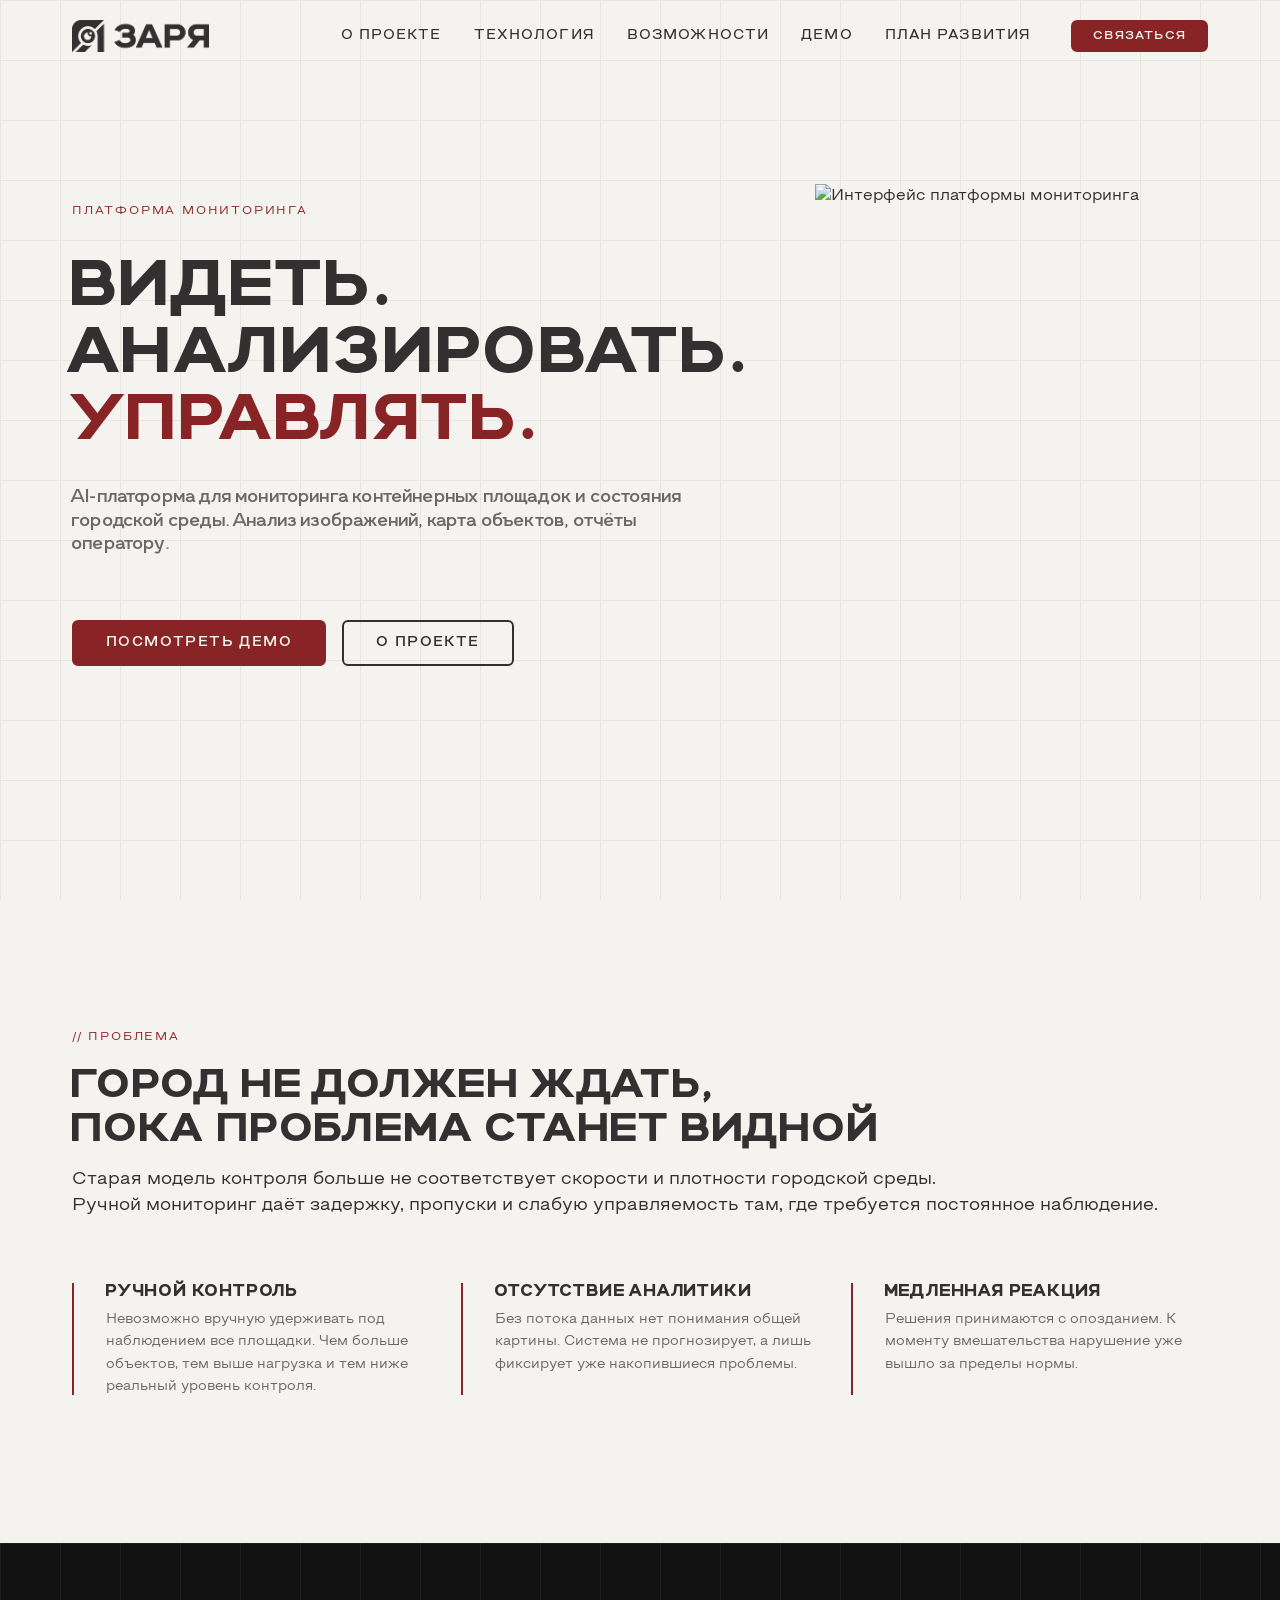
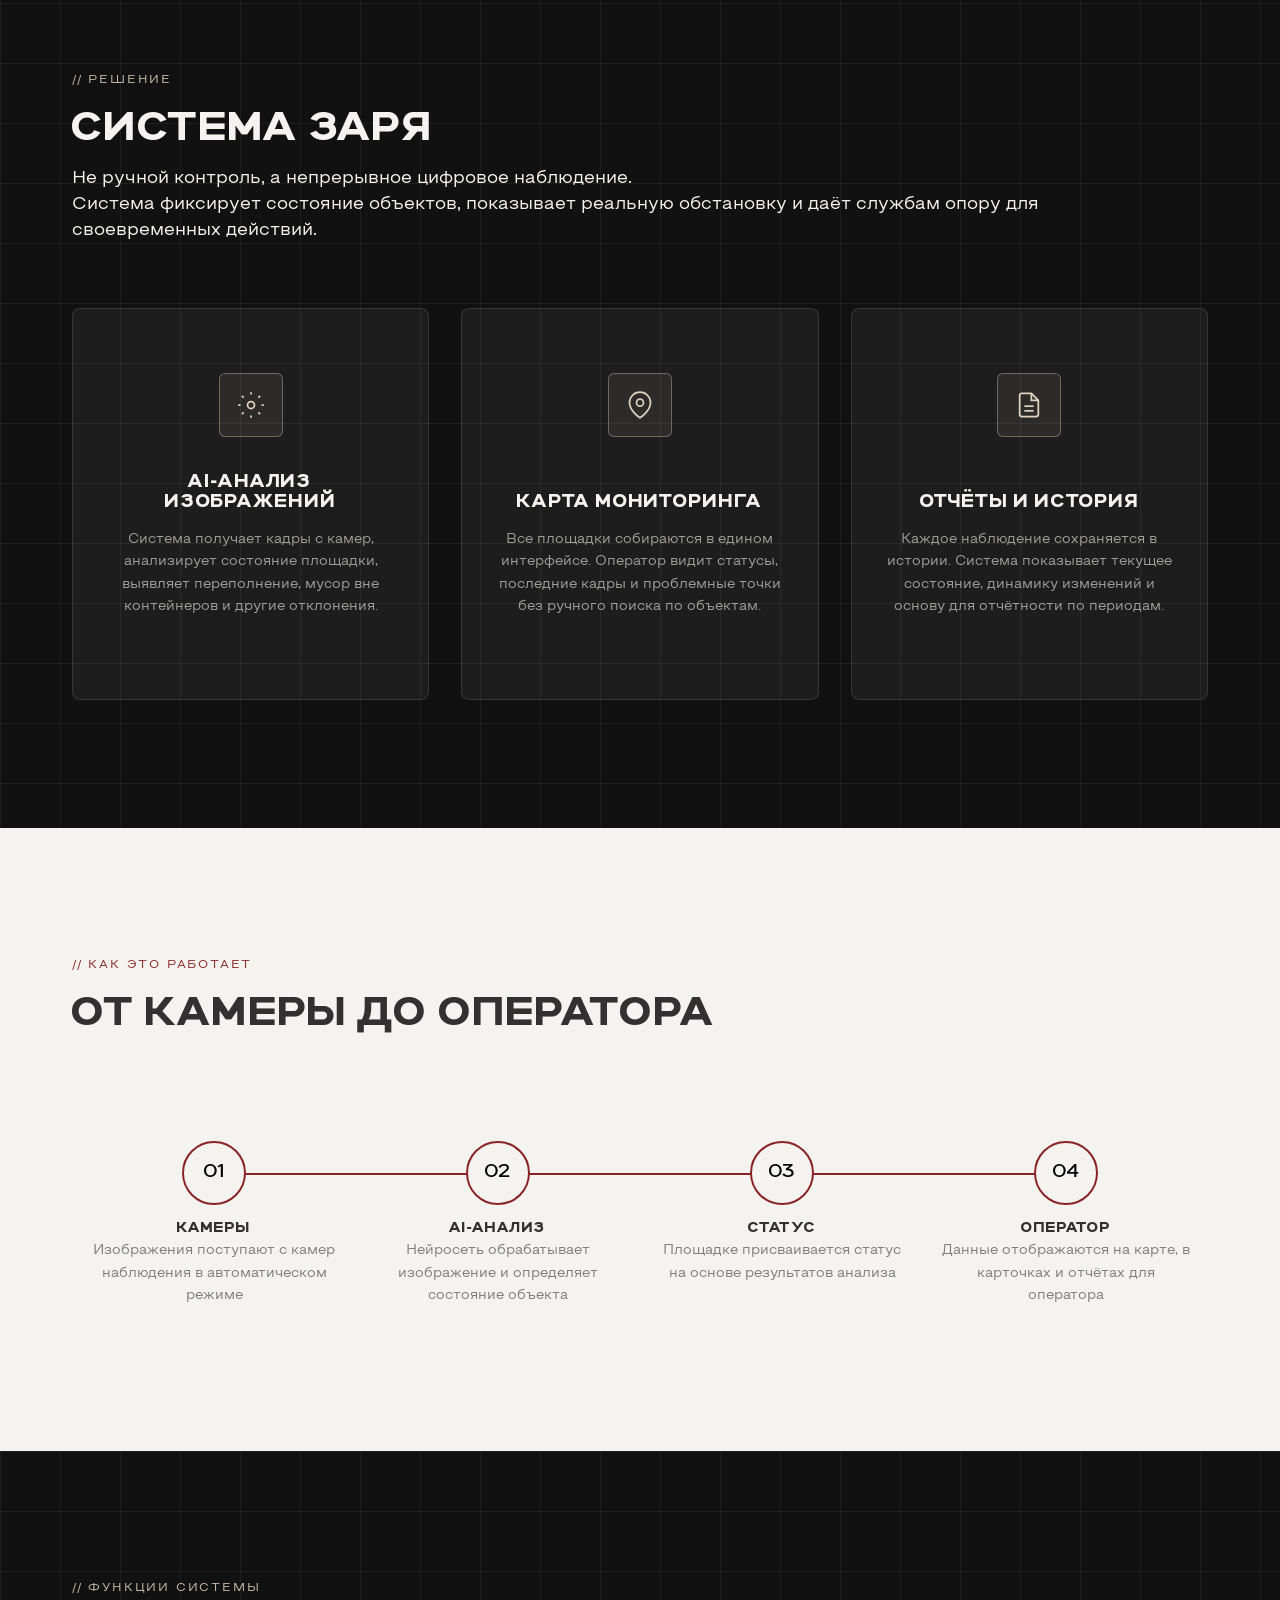
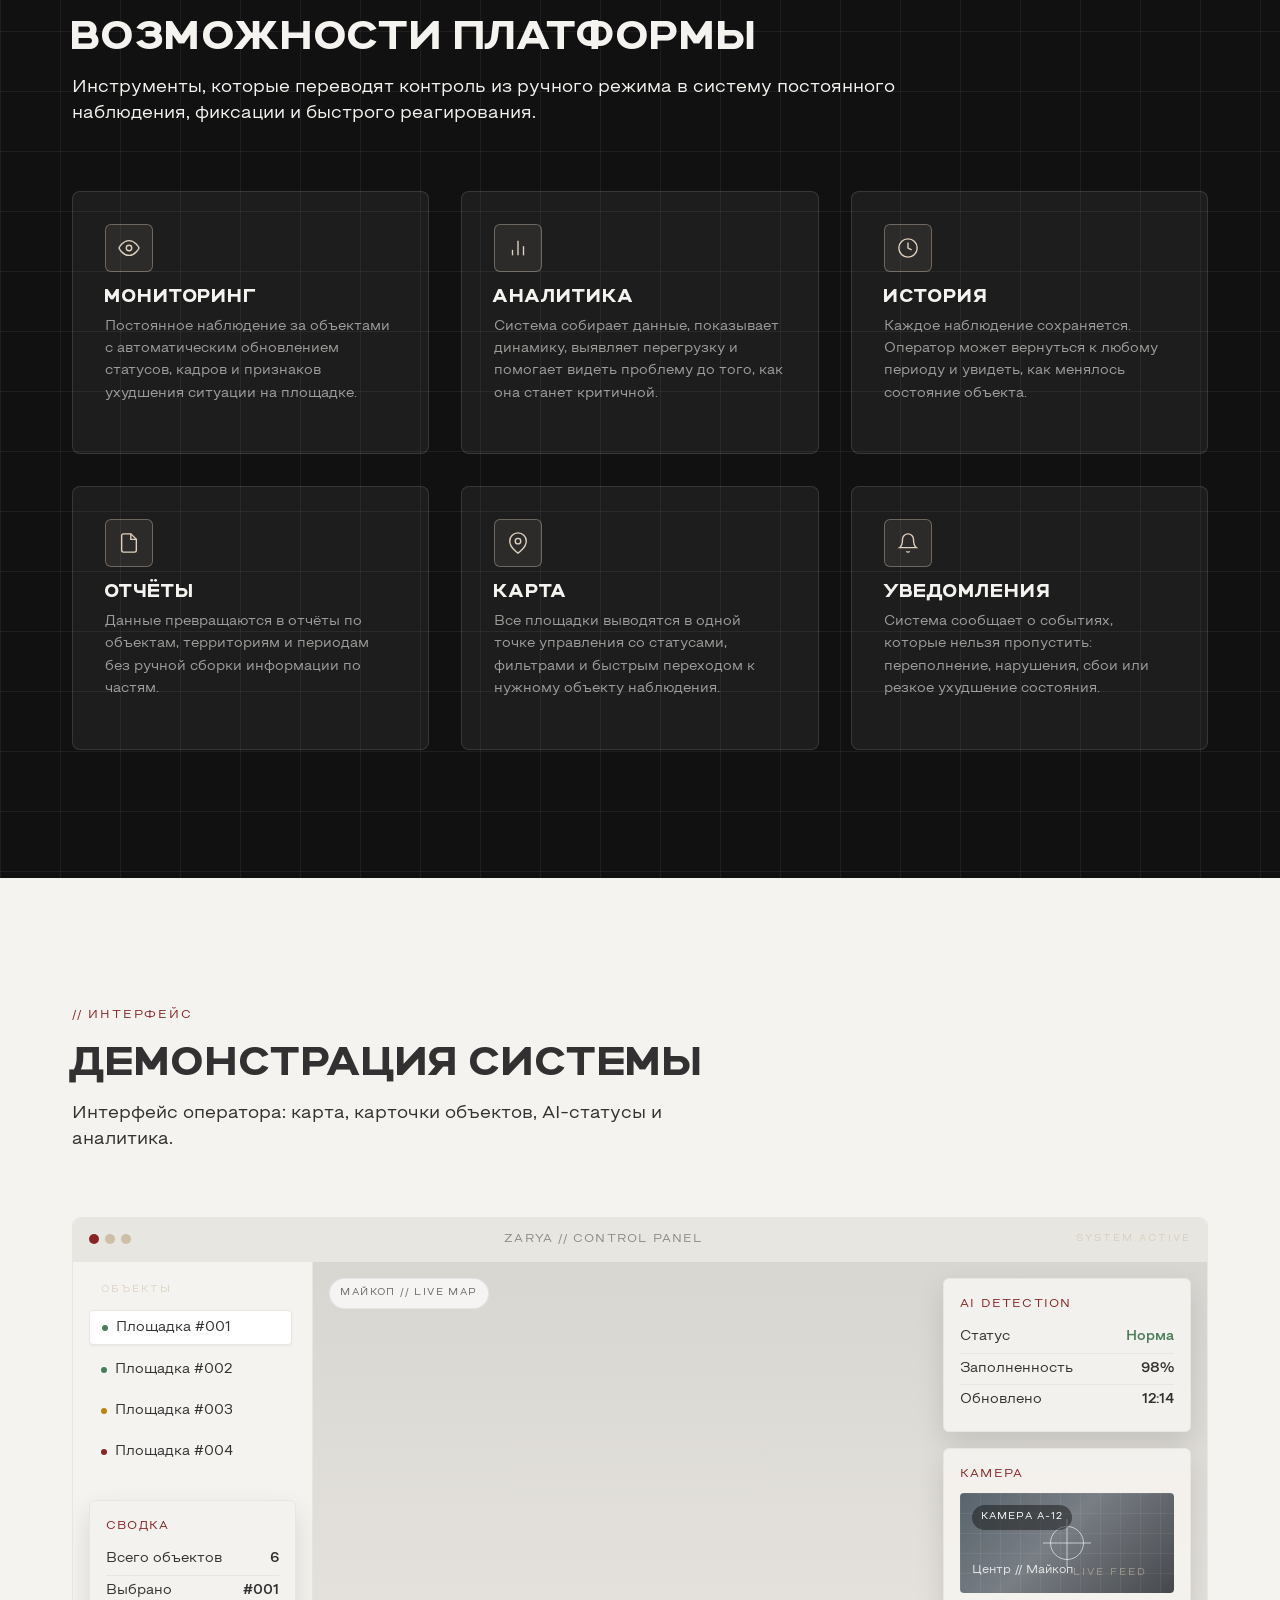
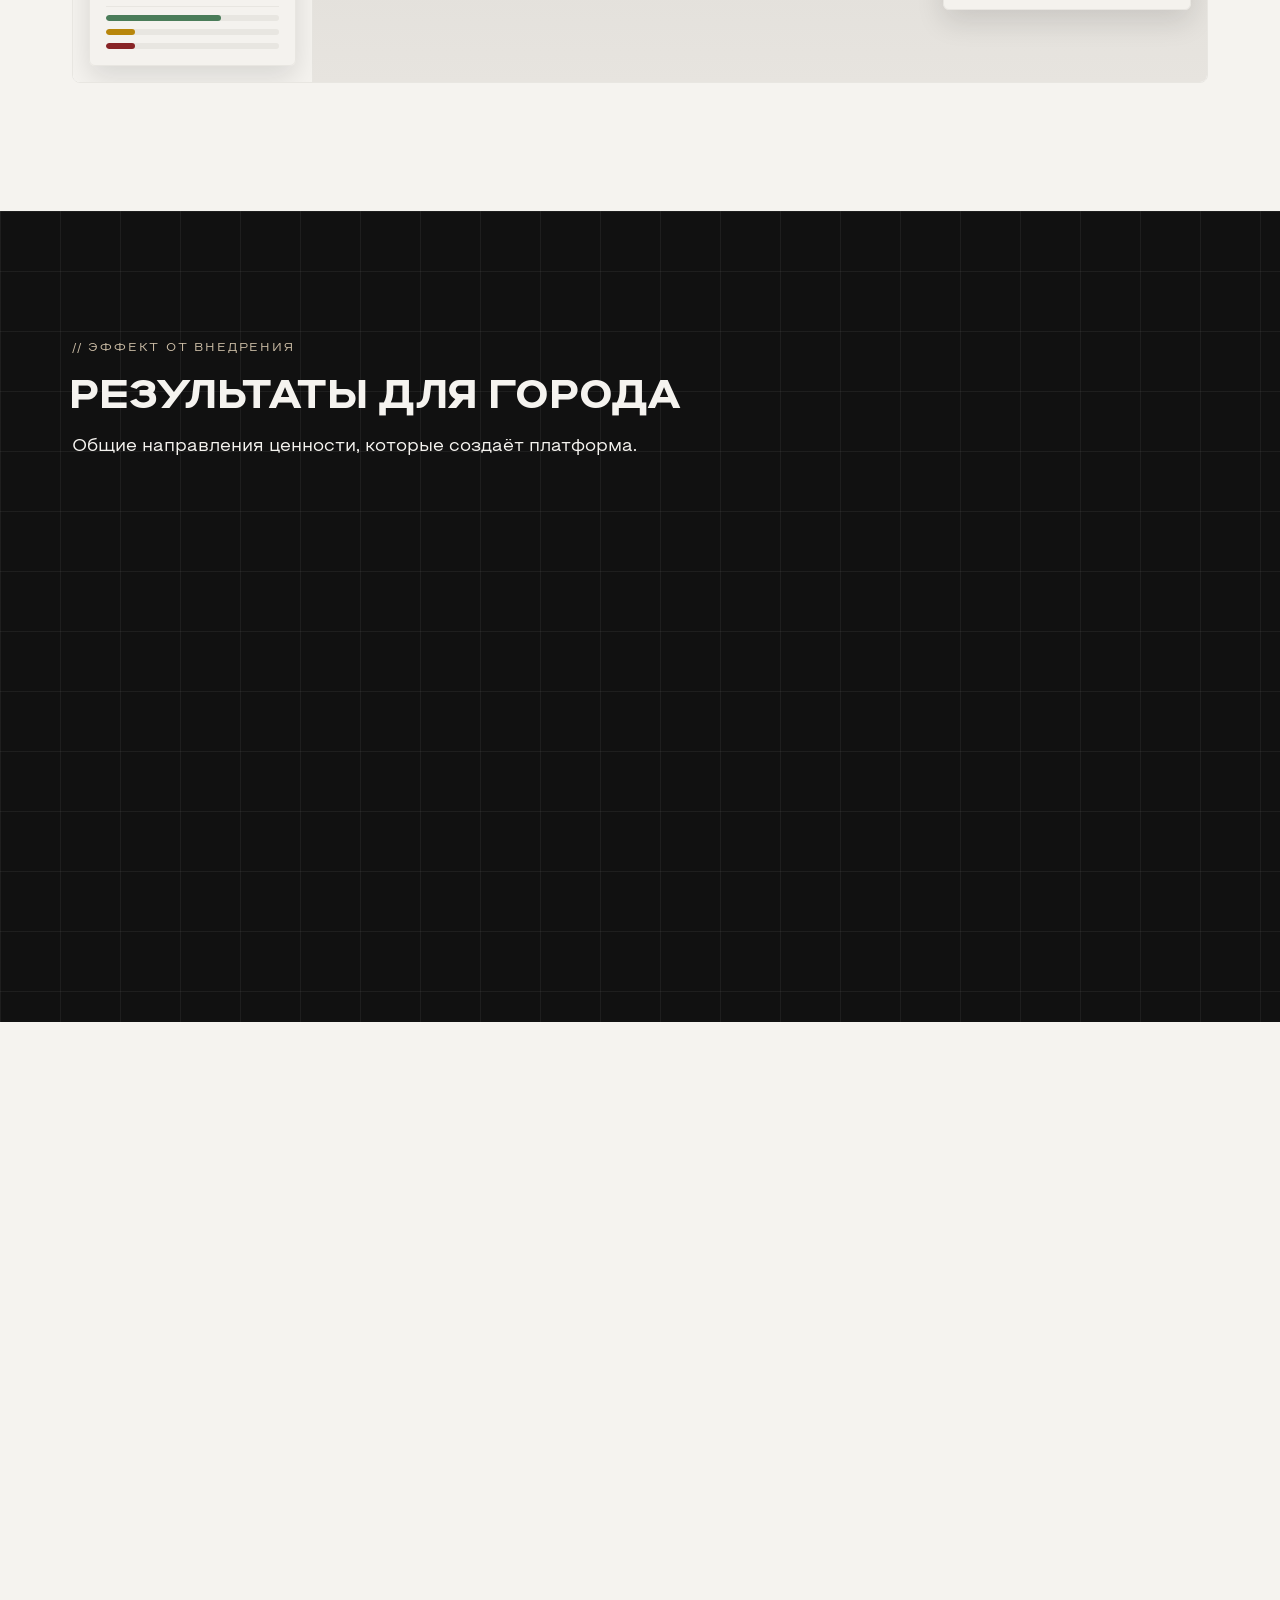
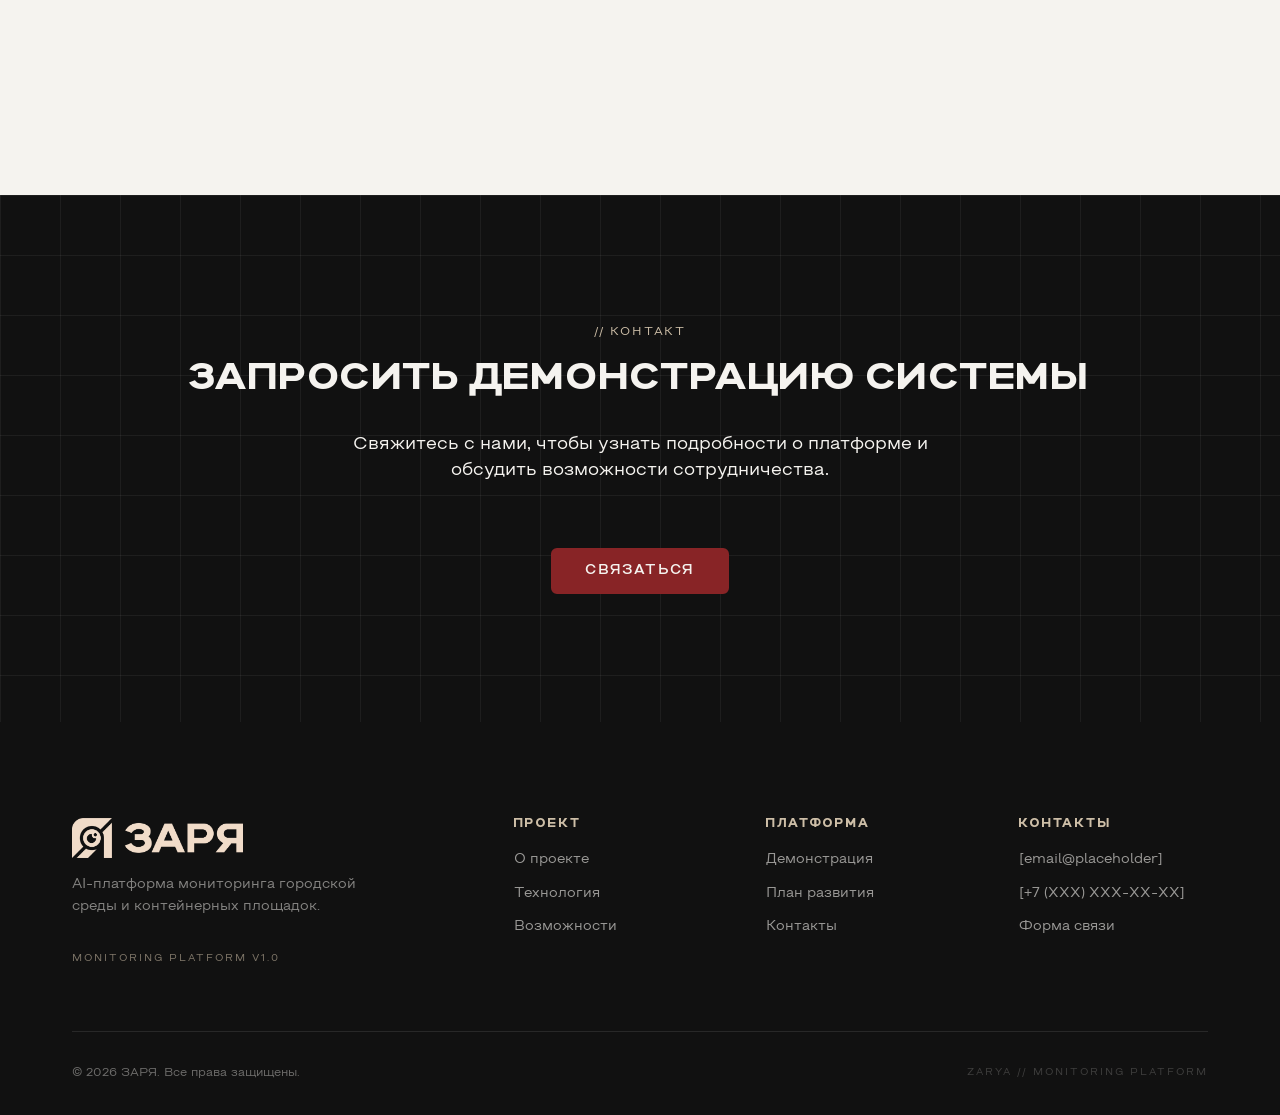
==== index.html @ d8b24a3c "Изменил блок "Демонстрация системы"" ====
<!DOCTYPE html>
<html lang="ru">
<head>
  <meta charset="UTF-8">
  <meta name="viewport" content="width=device-width, initial-scale=1.0">
  <meta name="description" content="ЗАРЯ — AI-платформа мониторинга городской среды и контейнерных площадок">
  <title>ЗАРЯ — Система мониторинга городской среды</title>
  <link rel="icon" type="image/png" href="assets/logo/Icon_logo_light.png">

  <!-- Fonts -->
  <!-- Styles -->
  <link rel="stylesheet" href="https://unpkg.com/leaflet@1.9.4/dist/leaflet.css" integrity="sha256-p4NxAoJBhIIN+hmNHrzRCf9tD/miZyoHS5obTRR9BMY=" crossorigin="">
  <link rel="stylesheet" href="css/variables.css">
  <link rel="stylesheet" href="css/base.css">
  <link rel="stylesheet" href="css/components.css">
  <link rel="stylesheet" href="css/layout.css">
  <link rel="stylesheet" href="css/sections.css">
  <link rel="stylesheet" href="css/responsive.css">
</head>
<body>

  <!-- ========== HEADER ========== -->
  <header class="header" id="header">
    <div class="container header__inner">
      <a href="/" class="header__logo">
        <img
          src="assets/logo/Cut_logo_dark.png"
          alt="ЗАРЯ"
          class="header__logo-image"
        >
      </a>

      <nav class="nav">
        <ul class="nav__list" id="navList">
          <li><a href="pages/about.html" class="nav__link">О проекте</a></li>
          <li><a href="pages/technology.html" class="nav__link">Технология</a></li>
          <li><a href="pages/features.html" class="nav__link">Возможности</a></li>
          <li><a href="pages/demo.html" class="nav__link">Демо</a></li>
          <li><a href="pages/roadmap.html" class="nav__link">План развития</a></li>
        </ul>
        <a href="pages/contacts.html" class="btn btn--primary nav__cta">Связаться</a>
        <button class="nav__toggle" id="navToggle" aria-label="Меню">
          <span></span>
          <span></span>
          <span></span>
        </button>
      </nav>
    </div>
  </header>

  <main>

    <!-- ========== 01. HERO ========== -->
    <section class="hero section grid-bg" id="hero">
      <div class="container hero__inner">
        <div class="hero__content fade-in">
          <span class="section-label hero__label">Платформа мониторинга</span>
          <h1 class="hero__title">
            Видеть.<br>
            Анализировать.<br>
            <span>Управлять.</span>
          </h1>
          <p class="hero__subtitle">
            AI-платформа для мониторинга контейнерных площадок и состояния городской среды. Анализ изображений, карта объектов, отчёты оператору.
          </p>
          <div class="hero__actions">
            <a href="#demo-section" class="btn btn--primary">Посмотреть демо</a>
            <a href="#solution" class="btn btn--outline">О проекте</a>
          </div>
        </div>

        <div class="hero__visual fade-in">
          <img
            src="assets/hero/pexels-derrick-della-2159365062-36004813.png"
            alt="Интерфейс платформы мониторинга"
            class="hero__image"
          >
        </div>
      </div>
    </section>

    <!-- ========== 02. PROBLEM ========== -->
    <section class="section" id="problem">
      <div class="container">
        <span class="section-label fade-in">// Проблема</span>
        <h2 class="fade-in">ГОРОД НЕ ДОЛЖЕН ЖДАТЬ,<br>ПОКА ПРОБЛЕМА СТАНЕТ ВИДНОЙ</h2>
        <p class="section-subtitle fade-in">
          Старая модель контроля больше не соответствует скорости и плотности городской среды.<br>
          Ручной мониторинг даёт задержку, пропуски и слабую управляемость там, где требуется постоянное наблюдение.
        </p>

        <div class="problem__grid">
          <div class="problem__card fade-in">
            <div class="problem__content">
              <h4 class="card__title">РУЧНОЙ КОНТРОЛЬ</h4>
              <p class="card__text">Невозможно вручную удерживать под наблюдением все площадки. Чем больше объектов, тем выше нагрузка и тем ниже реальный уровень контроля.</p>
            </div>
          </div>
          <div class="problem__card fade-in">
            <div class="problem__content">
              <h4 class="card__title">ОТСУТСТВИЕ АНАЛИТИКИ</h4>
              <p class="card__text">Без потока данных нет понимания общей картины. Система не прогнозирует, а лишь фиксирует уже накопившиеся проблемы.</p>
            </div>
          </div>
          <div class="problem__card fade-in">
            <div class="problem__content">
              <h4 class="card__title">МЕДЛЕННАЯ РЕАКЦИЯ</h4>
              <p class="card__text">Решения принимаются с опозданием. К моменту вмешательства нарушение уже вышло за пределы нормы.</p>
            </div>
          </div>
        </div>
      </div>
    </section>

    <!-- ========== 03. SOLUTION ========== -->
    <section class="section section--dark" id="solution">
      <div class="container">
        <span class="section-label fade-in">// Решение</span>
        <h2 class="fade-in">СИСТЕМА ЗАРЯ</h2>
        <p class="section-subtitle fade-in">
          Не ручной контроль, а непрерывное цифровое наблюдение.<br>
          Система фиксирует состояние объектов, показывает реальную обстановку и даёт службам опору для своевременных действий.
        </p>

        <div class="solution__grid">
          <div class="card solution__card fade-in">
            <div class="card__icon">
              <svg width="28" height="28" viewBox="0 0 24 24" fill="none" stroke="currentColor" stroke-width="1.5">
                <circle cx="12" cy="12" r="3"/><path d="M12 1v2M12 21v2M4.22 4.22l1.42 1.42M18.36 18.36l1.42 1.42M1 12h2M21 12h2M4.22 19.78l1.42-1.42M18.36 5.64l1.42-1.42"/>
              </svg>
            </div>
            <h3 class="card__title">AI-АНАЛИЗ ИЗОБРАЖЕНИЙ</h3>
            <p class="card__text">Система получает кадры с камер, анализирует состояние площадки, выявляет переполнение, мусор вне контейнеров и другие отклонения.</p>
          </div>

          <div class="card solution__card fade-in">
            <div class="card__icon">
              <svg width="28" height="28" viewBox="0 0 24 24" fill="none" stroke="currentColor" stroke-width="1.5">
                <path d="M21 10c0 7-9 13-9 13s-9-6-9-13a9 9 0 0118 0z"/><circle cx="12" cy="10" r="3"/>
              </svg>
            </div>
            <h3 class="card__title">КАРТА МОНИТОРИНГА</h3>
            <p class="card__text">Все площадки собираются в едином интерфейсе. Оператор видит статусы, последние кадры и проблемные точки без ручного поиска по объектам.</p>
          </div>

          <div class="card solution__card fade-in">
            <div class="card__icon">
              <svg width="28" height="28" viewBox="0 0 24 24" fill="none" stroke="currentColor" stroke-width="1.5">
                <path d="M14 2H6a2 2 0 00-2 2v16a2 2 0 002 2h12a2 2 0 002-2V8z"/><polyline points="14 2 14 8 20 8"/><line x1="16" y1="13" x2="8" y2="13"/><line x1="16" y1="17" x2="8" y2="17"/>
              </svg>
            </div>
            <h3 class="card__title">ОТЧЁТЫ И ИСТОРИЯ</h3>
            <p class="card__text">Каждое наблюдение сохраняется в истории. Система показывает текущее состояние, динамику изменений и основу для отчётности по периодам.</p>
          </div>
        </div>
      </div>
    </section>

    <!-- ========== 04. HOW IT WORKS ========== -->
    <section class="section" id="how-it-works">
      <div class="container">
        <span class="section-label fade-in">// Как это работает</span>
        <h2 class="fade-in">От камеры до оператора</h2>
        <p class="section-subtitle fade-in">
          Четыре шага автоматической обработки и анализа данных.
        </p>

        <div class="steps fade-in">
          <div class="steps__track">
            <div class="step">
              <div class="step__number">01</div>
              <div>
                <h4 class="step__title">Камеры</h4>
                <p class="step__desc">Изображения поступают с камер наблюдения в автоматическом режиме</p>
              </div>
              <span class="step__arrow">&rarr;</span>
            </div>

            <div class="step">
              <div class="step__number">02</div>
              <div>
                <h4 class="step__title">AI-анализ</h4>
                <p class="step__desc">Нейросеть обрабатывает изображение и определяет состояние объекта</p>
              </div>
              <span class="step__arrow">&rarr;</span>
            </div>

            <div class="step">
              <div class="step__number">03</div>
              <div>
                <h4 class="step__title">Статус</h4>
                <p class="step__desc">Площадке присваивается статус на основе результатов анализа</p>
              </div>
              <span class="step__arrow">&rarr;</span>
            </div>

            <div class="step">
              <div class="step__number">04</div>
              <div>
                <h4 class="step__title">Оператор</h4>
                <p class="step__desc">Данные отображаются на карте, в карточках и отчётах для оператора</p>
              </div>
            </div>
          </div>
        </div>
      </div>
    </section>

    <!-- ========== 05. FEATURES ========== -->
    <section class="section section--dark" id="features">
      <div class="container">
        <span class="section-label fade-in">// Функции системы</span>
        <h2 class="fade-in">Возможности платформы</h2>
        <p class="section-subtitle fade-in">
          Инструменты, которые переводят контроль из ручного режима в систему постоянного наблюдения, фиксации и быстрого реагирования.
        </p>

        <div class="features__grid">
          <div class="card fade-in">
            <div class="card__icon">
              <svg width="22" height="22" viewBox="0 0 24 24" fill="none" stroke="currentColor" stroke-width="1.5">
                <path d="M1 12s4-8 11-8 11 8 11 8-4 8-11 8-11-8-11-8z"/><circle cx="12" cy="12" r="3"/>
              </svg>
            </div>
            <h4 class="card__title">Мониторинг</h4>
            <p class="card__text">Постоянное наблюдение за объектами с автоматическим обновлением статусов, кадров и признаков ухудшения ситуации на площадке.</p>
          </div>

          <div class="card fade-in">
            <div class="card__icon">
              <svg width="22" height="22" viewBox="0 0 24 24" fill="none" stroke="currentColor" stroke-width="1.5">
                <line x1="18" y1="20" x2="18" y2="10"/><line x1="12" y1="20" x2="12" y2="4"/><line x1="6" y1="20" x2="6" y2="14"/>
              </svg>
            </div>
            <h4 class="card__title">Аналитика</h4>
            <p class="card__text">Система собирает данные, показывает динамику, выявляет перегрузку и помогает видеть проблему до того, как она станет критичной.</p>
          </div>

          <div class="card fade-in">
            <div class="card__icon">
              <svg width="22" height="22" viewBox="0 0 24 24" fill="none" stroke="currentColor" stroke-width="1.5">
                <circle cx="12" cy="12" r="10"/><polyline points="12 6 12 12 16 14"/>
              </svg>
            </div>
            <h4 class="card__title">История</h4>
            <p class="card__text">Каждое наблюдение сохраняется. Оператор может вернуться к любому периоду и увидеть, как менялось состояние объекта.</p>
          </div>

          <div class="card fade-in">
            <div class="card__icon">
              <svg width="22" height="22" viewBox="0 0 24 24" fill="none" stroke="currentColor" stroke-width="1.5">
                <path d="M14 2H6a2 2 0 00-2 2v16a2 2 0 002 2h12a2 2 0 002-2V8z"/><polyline points="14 2 14 8 20 8"/>
              </svg>
            </div>
            <h4 class="card__title">Отчёты</h4>
            <p class="card__text">Данные превращаются в отчёты по объектам, территориям и периодам без ручной сборки информации по частям.</p>
          </div>

          <div class="card fade-in">
            <div class="card__icon">
              <svg width="22" height="22" viewBox="0 0 24 24" fill="none" stroke="currentColor" stroke-width="1.5">
                <path d="M21 10c0 7-9 13-9 13s-9-6-9-13a9 9 0 0118 0z"/><circle cx="12" cy="10" r="3"/>
              </svg>
            </div>
            <h4 class="card__title">Карта</h4>
            <p class="card__text">Все площадки выводятся в одной точке управления со статусами, фильтрами и быстрым переходом к нужному объекту наблюдения.</p>
          </div>

          <div class="card fade-in">
            <div class="card__icon">
              <svg width="22" height="22" viewBox="0 0 24 24" fill="none" stroke="currentColor" stroke-width="1.5">
                <path d="M18 8A6 6 0 006 8c0 7-3 9-3 9h18s-3-2-3-9"/><path d="M13.73 21a2 2 0 01-3.46 0"/>
              </svg>
            </div>
            <h4 class="card__title">Уведомления</h4>
            <p class="card__text">Система сообщает о событиях, которые нельзя пропустить: переполнение, нарушения, сбои или резкое ухудшение состояния.</p>
          </div>
        </div>
      </div>
    </section>

    <!-- ========== 06. UI DEMO ========== -->
    <section class="section demo" id="demo-section">
      <div class="container">
        <span class="section-label fade-in">// Интерфейс</span>
        <h2 class="fade-in">Демонстрация системы</h2>
        <p class="section-subtitle fade-in">
          Интерфейс оператора: карта, карточки объектов, AI-статусы и аналитика.
        </p>

        <div class="demo__window fade-in">
          <div class="demo__titlebar">
            <div class="demo__dots">
              <div class="demo__dot demo__dot--red"></div>
              <div class="demo__dot"></div>
              <div class="demo__dot"></div>
            </div>
            <span class="demo__title-text">ZARYA // Control Panel</span>
            <span class="sys-label">System Active</span>
          </div>

          <div class="demo__body">
            <!-- Sidebar -->
            <div class="demo__sidebar">
              <div class="demo__sidebar-list">
                <span class="sys-label" style="padding: 0.25rem 0.75rem;">Объекты</span>
                <button class="demo__sidebar-item demo__sidebar-item--active" type="button" data-site-id="site-001">
                  <div class="demo__sidebar-dot demo__sidebar-dot--green"></div>
                  <span>Площадка #001</span>
                </button>
                <button class="demo__sidebar-item" type="button" data-site-id="site-002">
                  <div class="demo__sidebar-dot demo__sidebar-dot--green"></div>
                  <span>Площадка #002</span>
                </button>
                <button class="demo__sidebar-item" type="button" data-site-id="site-003">
                  <div class="demo__sidebar-dot demo__sidebar-dot--yellow"></div>
                  <span>Площадка #003</span>
                </button>
                <button class="demo__sidebar-item" type="button" data-site-id="site-004">
                  <div class="demo__sidebar-dot demo__sidebar-dot--red"></div>
                  <span>Площадка #004</span>
                </button>
                <button class="demo__sidebar-item" type="button" data-site-id="site-005">
                  <div class="demo__sidebar-dot demo__sidebar-dot--green"></div>
                  <span>Площадка #005</span>
                </button>
                <button class="demo__sidebar-item" type="button" data-site-id="site-006">
                  <div class="demo__sidebar-dot demo__sidebar-dot--green"></div>
                  <span>Площадка #006</span>
                </button>
                <button class="demo__sidebar-item" type="button" data-site-id="site-007">
                  <div class="demo__sidebar-dot demo__sidebar-dot--green"></div>
                  <span>Площадка #007</span>
                </button>
                <button class="demo__sidebar-item" type="button" data-site-id="site-008">
                  <div class="demo__sidebar-dot demo__sidebar-dot--green"></div>
                  <span>Площадка #008</span>
                </button>
                <button class="demo__sidebar-item" type="button" data-site-id="site-009">
                  <div class="demo__sidebar-dot demo__sidebar-dot--yellow"></div>
                  <span>Площадка #009</span>
                </button>
                <button class="demo__sidebar-item" type="button" data-site-id="site-010">
                  <div class="demo__sidebar-dot demo__sidebar-dot--red"></div>
                  <span>Площадка #010</span>
                </button>
              </div>

              <div class="demo__panel-card demo__sidebar-summary">
                <div class="demo__panel-title">Сводка</div>
                <div class="demo__panel-row">
                  <span>Всего объектов</span>
                  <span class="demo__panel-value" id="demoTotalValue">6</span>
                </div>
                <div class="demo__panel-row">
                  <span>Выбрано</span>
                  <span class="demo__panel-value" id="demoSelectedValue">#001</span>
                </div>
                <div class="demo__panel-bar">
                  <div class="demo__panel-bar-fill demo__panel-bar-fill--green" style="width: 66.7%;"></div>
                </div>
                <div class="demo__panel-bar">
                  <div class="demo__panel-bar-fill demo__panel-bar-fill--yellow" style="width: 16.7%;"></div>
                </div>
                <div class="demo__panel-bar">
                  <div class="demo__panel-bar-fill demo__panel-bar-fill--red" style="width: 16.7%;"></div>
                </div>
              </div>
            </div>

            <!-- Map -->
            <div class="demo__map" id="demoMap">
              <div class="demo__map-canvas" id="demoLeafletMap" aria-label="Интерактивная карта Майкопа"></div>
              <div class="demo__map-overlay" aria-hidden="true">
                <div class="demo__map-badge">Майкоп // Live Map</div>
              </div>
            </div>

            <!-- Panel -->
            <div class="demo__panel">
              <div class="demo__panel-card">
                <div class="demo__panel-title">AI Detection</div>
                <div class="demo__panel-row">
                  <span>Статус</span>
                  <span class="demo__panel-value demo__panel-status demo__panel-status--ok" id="demoStatusValue">Норма</span>
                </div>
                <div class="demo__panel-row">
                  <span>Заполненность</span>
                  <span class="demo__panel-value" id="demoConfidenceValue">98%</span>
                </div>
                <div class="demo__panel-row">
                  <span>Обновлено</span>
                  <span class="demo__panel-value" id="demoUpdatedValue">12:14</span>
                </div>
              </div>

              <div class="demo__panel-card">
                <div class="demo__panel-title">Камера</div>
                <div class="demo__camera-preview" id="demoCameraPreview">
                  <div class="demo__camera-chip" id="demoCameraTitle">Камера A-12</div>
                  <div class="demo__camera-location" id="demoCameraLocation">Центр // Майкоп</div>
                  <div class="demo__camera-crosshair"></div>
                  <span class="sys-label">Live Feed</span>
                </div>
              </div>
            </div>
          </div>
        </div>
      </div>
    </section>

    <!-- ========== 07. IMPACT ========== -->
    <section class="section section--dark" id="impact">
      <div class="container">
        <span class="section-label fade-in">// Эффект от внедрения</span>
        <h2 class="fade-in">Результаты для города</h2>
        <p class="section-subtitle fade-in">
          Общие направления ценности, которые создаёт платформа.
        </p>

        <div class="impact__grid">
          <div class="impact__item fade-in">
            <div class="impact__icon">
              <svg width="32" height="32" viewBox="0 0 24 24" fill="none" stroke="currentColor" stroke-width="1.5">
                <path d="M1 12s4-8 11-8 11 8 11 8-4 8-11 8-11-8-11-8z"/><circle cx="12" cy="12" r="3"/>
              </svg>
            </div>
            <h4 class="impact__title">Прозрачность</h4>
            <p class="impact__text">Городская ситуация перестаёт быть скрытой за жалобами и ручными проверками. Состояние объектов видно сразу.</p>
          </div>

          <div class="impact__item fade-in">
            <div class="impact__icon">
              <svg width="32" height="32" viewBox="0 0 24 24" fill="none" stroke="currentColor" stroke-width="1.5">
                <polygon points="13 2 3 14 12 14 11 22 21 10 12 10 13 2"/>
              </svg>
            </div>
            <h4 class="impact__title">Скорость</h4>
            <p class="impact__text">Службы получают сигнал раньше, чем проблема выходит в критическую стадию. Это снижает задержки и ускоряет принятие решений.</p>
          </div>

          <div class="impact__item fade-in">
            <div class="impact__icon">
              <svg width="32" height="32" viewBox="0 0 24 24" fill="none" stroke="currentColor" stroke-width="1.5">
                <path d="M12 22s8-4 8-10V5l-8-3-8 3v7c0 6 8 10 8 10z"/>
              </svg>
            </div>
            <h4 class="impact__title">Контроль</h4>
            <p class="impact__text">Появляется единый механизм наблюдения за площадками, их статусами и изменениями на уровне всей территории.</p>
          </div>

          <div class="impact__item fade-in">
            <div class="impact__icon">
              <svg width="32" height="32" viewBox="0 0 24 24" fill="none" stroke="currentColor" stroke-width="1.5">
                <rect x="2" y="3" width="20" height="14" rx="2"/><line x1="8" y1="21" x2="16" y2="21"/><line x1="12" y1="17" x2="12" y2="21"/>
              </svg>
            </div>
            <h4 class="impact__title">Цифровизация</h4>
            <p class="impact__text">Данные, история и аналитика собираются в одной системе. Контроль становится системным, а не фрагментарным и ручным.</p>
          </div>
        </div>
      </div>
    </section>

    <!-- ========== 08. ROADMAP ========== -->
    <section class="section" id="roadmap">
      <div class="container">
        <span class="section-label fade-in">// План развития</span>
        <h2 class="fade-in">План развития</h2>
        <p class="section-subtitle fade-in">
          Этапы развития платформы. Конкретные сроки и детали будут уточнены.
        </p>

        <div class="roadmap__timeline fade-in">
          <div class="roadmap__phase roadmap__phase--active fade-in">
            <div class="roadmap__marker"></div>
            <span class="roadmap__phase-label">ЭТАП 01</span>
            <h3 class="roadmap__phase-title">СИСТЕМА В<br>РАБОТЕ</h3>
            <p class="roadmap__phase-desc">Решение уже внедрено и действует на реальных объектах, формируя цифровой контур наблюдения за состоянием площадок.</p>
          </div>

          <div class="roadmap__phase fade-in">
            <div class="roadmap__marker"></div>
            <span class="roadmap__phase-label">ЭТАП 02</span>
            <h3 class="roadmap__phase-title">ТОЧНОСТЬ И УСТОЙЧИВОСТЬ</h3>
            <p class="roadmap__phase-desc">Следующий шаг — усиление качества распознавания, снижение ошибок и повышение стабильности работы в сложных условиях эксплуатации.</p>
          </div>

          <div class="roadmap__phase fade-in">
            <div class="roadmap__marker"></div>
            <span class="roadmap__phase-label">ЭТАП 03</span>
            <h3 class="roadmap__phase-title">УГЛУБЛЕНИЕ АНАЛИТИКИ</h3>
            <p class="roadmap__phase-desc">Платформа развивается в сторону более сильной аналитики, истории, отчётности и инструментов для повседневной работы служб.</p>
          </div>

          <div class="roadmap__phase fade-in">
            <div class="roadmap__marker"></div>
            <span class="roadmap__phase-label">ЭТАП 04</span>
            <h3 class="roadmap__phase-title">РОСТ<br>СИСТЕМЫ</h3>
            <p class="roadmap__phase-desc">После отработки действующей модели решение масштабируется на новые территории, объекты и сценарии городского мониторинга.</p>
          </div>
        </div>
      </div>
    </section>

    <!-- ========== 09. CTA ========== -->
    <section class="section section--dark cta" id="cta">
      <div class="container">
        <span class="section-label fade-in">// Контакт</span>
        <h2 class="cta__title fade-in">
          Запросить демонстрацию системы
        </h2>
        <p class="cta__text fade-in">
          Свяжитесь с нами, чтобы узнать подробности о платформе и обсудить возможности сотрудничества.
        </p>
        <div class="cta__actions fade-in">
          <a href="pages/contacts.html" class="btn btn--primary">Связаться</a>
        </div>
      </div>
    </section>

  </main>

  <!-- ========== 10. FOOTER ========== -->
  <footer class="footer" id="footer">
    <div class="container">
      <div class="footer__grid">
        <div class="footer__brand">
          <span class="footer__logo">
            <img
              src="assets/logo/Cut_logo_light.png"
              alt="ЗАРЯ"
              class="footer__logo-image"
            >
          </span>
          <p class="footer__desc">AI-платформа мониторинга городской среды и контейнерных площадок.</p>
          <span class="sys-label">Monitoring Platform v1.0</span>
        </div>

        <div>
          <h4 class="footer__heading">Проект</h4>
          <ul class="footer__list">
            <li><a href="pages/about.html" class="footer__link">О проекте</a></li>
            <li><a href="pages/technology.html" class="footer__link">Технология</a></li>
            <li><a href="pages/features.html" class="footer__link">Возможности</a></li>
          </ul>
        </div>

        <div>
          <h4 class="footer__heading">Платформа</h4>
          <ul class="footer__list">
            <li><a href="pages/demo.html" class="footer__link">Демонстрация</a></li>
            <li><a href="pages/roadmap.html" class="footer__link">План развития</a></li>
            <li><a href="pages/contacts.html" class="footer__link">Контакты</a></li>
          </ul>
        </div>

        <div>
          <h4 class="footer__heading">Контакты</h4>
          <ul class="footer__list">
            <li><a href="mailto:info@zarya.placeholder" class="footer__link">[email@placeholder]</a></li>
            <li><span class="footer__link">[+7 (XXX) XXX-XX-XX]</span></li>
            <li><a href="pages/contacts.html" class="footer__link">Форма связи</a></li>
          </ul>
        </div>
      </div>

      <div class="footer__bottom">
        <span class="footer__copy">&copy; 2025 ЗАРЯ. Все права защищены.</span>
        <span class="footer__sys">ZARYA // Monitoring Platform</span>
      </div>
    </div>
  </footer>

  <!-- Scripts -->
  <script src="js/navigation.js"></script>
  <script src="js/animations.js"></script>
  <script src="https://unpkg.com/leaflet@1.9.4/dist/leaflet.js" integrity="sha256-20nQCchB9co0qIjJZRGuk2/Z9VM+kNiyxNV1lvTlZBo=" crossorigin=""></script>
  <script src="js/main.js"></script>
</body>
</html>
---- css/variables.css ----
/* ============================================
   ZARYA Design Tokens
   ============================================ */

@font-face {
  font-family: 'Gros Ventre';
  src: url('../assets/fonts/Gros Ventre Light.ttf') format('truetype');
  font-weight: 300;
  font-style: normal;
  font-display: swap;
}

@font-face {
  font-family: 'Gros Ventre';
  src: url('../assets/fonts/Gros Ventre Regular.ttf') format('truetype');
  font-weight: 400;
  font-style: normal;
  font-display: swap;
}

@font-face {
  font-family: 'Gros Ventre';
  src: url('../assets/fonts/Gros Ventre Semibold.ttf') format('truetype');
  font-weight: 600;
  font-style: normal;
  font-display: swap;
}

@font-face {
  font-family: 'Gros Ventre';
  src: url('../assets/fonts/Gros Ventre Bold.ttf') format('truetype');
  font-weight: 700;
  font-style: normal;
  font-display: swap;
}

@font-face {
  font-family: 'Steppe';
  src: url('../assets/fonts/Steppe-Light.ttf') format('truetype');
  font-weight: 300;
  font-style: normal;
  font-display: swap;
}

@font-face {
  font-family: 'Steppe';
  src: url('../assets/fonts/Steppe-Regular.ttf') format('truetype');
  font-weight: 400;
  font-style: normal;
  font-display: swap;
}

@font-face {
  font-family: 'Steppe';
  src: url('../assets/fonts/Steppe-Medium.ttf') format('truetype');
  font-weight: 500;
  font-style: normal;
  font-display: swap;
}

@font-face {
  font-family: 'Steppe';
  src: url('../assets/fonts/Steppe-SemiBold.ttf') format('truetype');
  font-weight: 600;
  font-style: normal;
  font-display: swap;
}

@font-face {
  font-family: 'Steppe';
  src: url('../assets/fonts/Steppe-Bold.ttf') format('truetype');
  font-weight: 700;
  font-style: normal;
  font-display: swap;
}

:root {
  /* Colors */
  --color-accent: #882426;
  --color-accent-hover: #6e1d1f;
  --color-secondary: #cdbea7;
  --color-text: #323030;
  --color-bg: #f5f3ef;
  --color-dark: #111111;
  --color-muted: #e8e6e1;
  --color-white: #ffffff;
  --color-icon-light-surface: #6e1d1f;
  --color-icon-dark-surface: #dfd1bc;

  /* Typography */
  --font-heading: 'Gros Ventre', 'Arial Black', 'Impact', sans-serif;
  --font-body: 'Steppe', Arial, sans-serif;
  --font-mono: 'Steppe', Arial, sans-serif;

  --text-xs: 0.75rem;
  --text-sm: 0.875rem;
  --text-base: 1rem;
  --text-lg: 1.125rem;
  --text-xl: 1.25rem;
  --text-2xl: 1.5rem;
  --text-3xl: 2rem;
  --text-4xl: 2.5rem;
  --text-5xl: 3.5rem;
  --text-6xl: 4.5rem;

  --leading-tight: 1.1;
  --leading-normal: 1.6;

  /* Spacing */
  --space-xs: 0.5rem;
  --space-sm: 1rem;
  --space-md: 2rem;
  --space-lg: 4rem;
  --space-xl: 6rem;
  --space-section: 8rem;

  /* Layout */
  --container-max: 1200px;
  --container-padding: 2rem;

  /* UI */
  --radius-sm: 4px;
  --radius: 6px;
  --radius-lg: 8px;
  --border: 1px solid var(--color-muted);
  --border-accent: 1px solid var(--color-accent);
  --transition: 300ms ease-out;
  --transition-fast: 150ms ease-out;

  /* Shadows */
  --shadow-sm: 0 1px 3px rgba(50, 48, 48, 0.06);
  --shadow-md: 0 4px 12px rgba(50, 48, 48, 0.08);
}
---- css/base.css ----
/* ============================================
   ZARYA Base Styles — Reset, Typography, Global
   ============================================ */

/* Reset */
*,
*::before,
*::after {
  margin: 0;
  padding: 0;
  box-sizing: border-box;
}

html {
  font-size: 16px;
  scroll-behavior: smooth;
  -webkit-font-smoothing: antialiased;
  -moz-osx-font-smoothing: grayscale;
}

body {
  font-family: var(--font-body);
  font-size: var(--text-base);
  line-height: var(--leading-normal);
  color: var(--color-text);
  cursor: default;
  background-color: var(--color-bg);
  background-image:
    linear-gradient(var(--color-muted) 1px, transparent 1px),
    linear-gradient(90deg, var(--color-muted) 1px, transparent 1px);
  background-size: 60px 60px;
  background-attachment: fixed;
}

a,
button,
label,
summary,
[role="button"] {
  cursor: pointer;
}

input,
textarea,
select {
  cursor: text;
}

img,
svg {
  display: block;
  max-width: 100%;
  height: auto;
}

a {
  color: inherit;
  text-decoration: none;
  transition: color var(--transition-fast);
}

ul, ol {
  list-style: none;
}

/* Typography */
h1, h2, h3, h4 {
  font-family: var(--font-heading);
  font-weight: 700;
  line-height: var(--leading-tight);
  color: var(--color-text);
  text-transform: uppercase;
  letter-spacing: 0.02em;
}

h1 {
  font-size: var(--text-6xl);
  margin-bottom: var(--space-md);
}

h2 {
  font-size: var(--text-4xl);
  margin-bottom: var(--space-sm);
}

h3 {
  font-size: var(--text-2xl);
  margin-bottom: var(--space-xs);
}

h4 {
  font-size: var(--text-xl);
  margin-bottom: var(--space-xs);
}

p {
  margin-bottom: var(--space-sm);
  max-width: 65ch;
}

/* Utility */
.container {
  width: 100%;
  max-width: var(--container-max);
  margin: 0 auto;
  padding: 0 var(--container-padding);
}

.section {
  padding: var(--space-section) 0;
}

.section--dark {
  background-color: var(--color-dark);
  background-image:
    linear-gradient(rgba(245, 243, 239, 0.06) 1px, transparent 1px),
    linear-gradient(90deg, rgba(245, 243, 239, 0.06) 1px, transparent 1px);
  background-size: 60px 60px;
  color: var(--color-bg);
}

.section--dark h2,
.section--dark h3,
.section--dark h4 {
  color: var(--color-bg);
}

.section--dark .section-label {
  color: var(--color-secondary);
}

.section--dark .section-subtitle {
  color: var(--color-bg);
  opacity: 0.5;
}

.section--muted {
  background-color: var(--color-muted);
}

.accent-text {
  color: var(--color-accent);
}

.section-label {
  font-family: var(--font-mono);
  font-size: var(--text-xs);
  text-transform: uppercase;
  letter-spacing: 0.15em;
  color: var(--color-accent);
  margin-bottom: var(--space-sm);
  display: block;
}

.section-subtitle {
  font-family: var(--font-body);
  font-weight: 400;
  font-size: var(--text-lg);
  line-height: 1.45;
  letter-spacing: 0;
  color: var(--color-text);
  opacity: 0.7;
  max-width: 50ch;
  margin-bottom: var(--space-lg);
}

/* Selection */
::selection {
  background-color: var(--color-accent);
  color: var(--color-bg);
}

/* Scrollbar */
::-webkit-scrollbar {
  width: 8px;
}

::-webkit-scrollbar-track {
  background: var(--color-muted);
}

::-webkit-scrollbar-thumb {
  background: var(--color-secondary);
  border-radius: var(--radius);
}

::-webkit-scrollbar-thumb:hover {
  background: var(--color-accent);
}
---- css/components.css ----
/* ============================================
   ZARYA Components — Buttons, Cards, Labels
   ============================================ */

/* Buttons */
.btn {
  display: inline-flex;
  align-items: center;
  justify-content: center;
  gap: 0.5rem;
  padding: 0.875rem 2rem;
  font-family: var(--font-body);
  font-size: var(--text-sm);
  font-weight: 600;
  text-transform: uppercase;
  line-height: 1;
  letter-spacing: 0.1em;
  border-radius: var(--radius);
  border: 2px solid transparent;
  cursor: pointer;
  transition: all var(--transition);
  text-decoration: none;
  text-align: center;
}

.btn--primary {
  background-color: var(--color-accent);
  color: var(--color-bg);
  border-color: var(--color-accent);
}

.btn--primary:hover {
  background-color: var(--color-accent-hover);
  border-color: var(--color-accent-hover);
}

.btn--outline {
  background-color: transparent;
  color: var(--color-text);
  border-color: var(--color-text);
}

.btn--outline:hover {
  background-color: var(--color-text);
  color: var(--color-bg);
}

.btn--outline-light {
  background-color: transparent;
  color: var(--color-bg);
  border-color: var(--color-bg);
}

.btn--outline-light:hover {
  background-color: var(--color-bg);
  color: var(--color-text);
}

.btn--secondary {
  background-color: var(--color-secondary);
  color: var(--color-text);
  border-color: var(--color-secondary);
}

.btn--secondary:hover {
  background-color: var(--color-muted);
  border-color: var(--color-muted);
}

/* Scroll-to-top */
.scroll-top {
  position: fixed;
  right: 2rem;
  bottom: 2rem;
  z-index: 120;
  width: 3.25rem;
  height: 3.25rem;
  display: inline-flex;
  align-items: center;
  justify-content: center;
  border: 1px solid rgba(50, 48, 48, 0.14);
  border-radius: 999px;
  background-color: rgba(136, 36, 38, 0.92);
  color: var(--color-bg);
  box-shadow: 0 10px 24px rgba(17, 17, 17, 0.18);
  cursor: pointer;
  opacity: 0;
  visibility: hidden;
  transform: translateY(18px);
  transition:
    opacity var(--transition),
    transform var(--transition),
    visibility var(--transition),
    background-color var(--transition-fast),
    border-color var(--transition-fast);
}

.scroll-top:hover {
  background-color: var(--color-accent-hover);
  border-color: rgba(50, 48, 48, 0.22);
}

.scroll-top:focus-visible {
  outline: 2px solid var(--color-secondary);
  outline-offset: 3px;
}

.scroll-top--visible {
  opacity: 1;
  visibility: visible;
  transform: translateY(0);
}

.scroll-top__icon {
  font-family: var(--font-body);
  font-size: 1.35rem;
  font-weight: 600;
  line-height: 1;
}

/* Cards */
.card {
  background-color: var(--color-white);
  border: var(--border);
  border-radius: var(--radius-lg);
  padding: var(--space-md);
  transition: all var(--transition);
}

.card:hover {
  box-shadow: var(--shadow-md);
  border-color: var(--color-secondary);
}

/* Cards inside dark sections */
.section--dark .card {
  background-color: rgba(245, 243, 239, 0.05);
  border-color: rgba(245, 243, 239, 0.12);
}

.section--dark .card:hover {
  border-color: var(--color-accent);
  background-color: rgba(136, 36, 38, 0.1);
  box-shadow: none;
}

.section--dark .card__title {
  color: var(--color-bg);
}

.section--dark .card__text {
  color: var(--color-bg);
  opacity: 0.6;
}

.section--dark .card__icon {
  border-color: rgba(223, 209, 188, 0.36);
  background-color: rgba(223, 209, 188, 0.08);
  color: var(--color-icon-dark-surface);
}

.card__icon {
  width: 48px;
  height: 48px;
  display: flex;
  align-items: center;
  justify-content: center;
  border: 1px solid rgba(110, 29, 31, 0.22);
  border-radius: var(--radius);
  margin-bottom: var(--space-sm);
  background-color: rgba(110, 29, 31, 0.04);
  color: var(--color-icon-light-surface);
  font-size: var(--text-xl);
}

.card__title {
  font-family: var(--font-heading);
  font-size: var(--text-lg);
  font-weight: 700;
  text-transform: uppercase;
  letter-spacing: 0.05em;
  margin-bottom: var(--space-xs);
}

.card__text {
  font-size: var(--text-sm);
  color: var(--color-text);
  opacity: 0.7;
  line-height: var(--leading-normal);
}

/* Card variant — numbered */
.card--numbered {
  position: relative;
  padding-top: 3.5rem;
}

.card--numbered::before {
  content: attr(data-number);
  position: absolute;
  top: var(--space-md);
  left: var(--space-md);
  font-family: var(--font-heading);
  font-size: var(--text-xs);
  color: var(--color-accent);
  letter-spacing: 0.1em;
}

/* System Labels */
.sys-label {
  font-family: var(--font-mono);
  font-size: 0.625rem;
  text-transform: uppercase;
  letter-spacing: 0.2em;
  color: var(--color-secondary);
  opacity: 0.6;
}

.sys-label--accent {
  color: var(--color-accent);
  opacity: 0.4;
}

/* Divider */
.divider {
  width: 100%;
  height: 1px;
  background-color: var(--color-muted);
  border: none;
}

.divider--accent {
  background-color: var(--color-accent);
  opacity: 0.3;
  height: 2px;
  width: 60px;
}

/* Grid backgrounds */
.grid-bg {
  position: relative;
}

.grid-bg::before {
  content: '';
  position: absolute;
  inset: 0;
  background-image:
    linear-gradient(var(--color-muted) 1px, transparent 1px),
    linear-gradient(90deg, var(--color-muted) 1px, transparent 1px);
  background-size: 60px 60px;
  opacity: 0.4;
  pointer-events: none;
  z-index: 0;
}

.grid-bg > * {
  position: relative;
  z-index: 1;
}

/* Tags */
.tag {
  display: inline-block;
  padding: 0.25rem 0.75rem;
  font-family: var(--font-mono);
  font-size: var(--text-xs);
  text-transform: uppercase;
  letter-spacing: 0.1em;
  border: 1px solid var(--color-accent);
  border-radius: var(--radius-sm);
  color: var(--color-accent);
}

/* Placeholder pages */
.placeholder-card {
  margin-top: var(--space-lg);
  padding: var(--space-xl);
  border: var(--border);
  border-radius: var(--radius-lg);
  text-align: center;
  display: flex;
  flex-direction: column;
  align-items: center;
}

.placeholder-card__title {
  margin-top: var(--space-sm);
  text-align: center;
}

.placeholder-card__text {
  margin-top: var(--space-xs);
  margin-left: auto;
  margin-right: auto;
  text-align: center;
  opacity: 0.6;
}

.placeholder-card__action {
  margin-top: var(--space-md);
}
---- css/layout.css ----
/* ============================================
   ZARYA Layout — Header, Footer, Navigation
   ============================================ */

/* Header */
.header {
  position: fixed;
  top: 0;
  left: 0;
  width: 100%;
  z-index: 100;
  padding: 1.25rem 0;
  border-bottom: 1px solid transparent;
  transition:
    padding var(--transition),
    background-color var(--transition),
    border-bottom-color var(--transition),
    backdrop-filter var(--transition),
    -webkit-backdrop-filter var(--transition);
  background-color: transparent;
  backdrop-filter: blur(0);
  -webkit-backdrop-filter: blur(0);
}

.header--scrolled {
  background-color: rgba(245, 243, 239, 0.95);
  backdrop-filter: blur(8px);
  -webkit-backdrop-filter: blur(8px);
  border-bottom-color: var(--color-muted);
  padding: 0.75rem 0;
}

.header__inner {
  display: flex;
  align-items: center;
  justify-content: space-between;
}

.header__logo {
  display: flex;
  align-items: center;
  line-height: 0;
  flex-shrink: 0;
}

.header__logo-image {
  display: block;
  width: auto;
  height: 2rem;
}

/* Navigation */
.nav {
  display: flex;
  align-items: center;
  gap: 2.5rem;
}

.nav__list {
  display: flex;
  align-items: center;
  gap: 2rem;
}

.nav__link {
  font-size: var(--text-sm);
  font-weight: 500;
  text-transform: uppercase;
  letter-spacing: 0.08em;
  color: var(--color-text);
  position: relative;
  padding-bottom: 2px;
}

.nav__link::after {
  content: '';
  position: absolute;
  left: 0;
  bottom: 0;
  width: 0;
  height: 1px;
  background-color: var(--color-accent);
  transition: width var(--transition);
}

.nav__link:hover {
  color: var(--color-accent);
}

.nav__link:hover::after {
  width: 100%;
}

.nav__cta {
  padding: 0.5rem 1.25rem;
  font-size: var(--text-xs);
}

/* Mobile menu toggle */
.nav__toggle {
  display: none;
  flex-direction: column;
  gap: 5px;
  background: none;
  border: none;
  cursor: pointer;
  padding: 4px;
}

.nav__toggle span {
  display: block;
  width: 24px;
  height: 2px;
  background-color: var(--color-text);
  transition: all var(--transition);
}

.nav__toggle.active span:nth-child(1) {
  transform: rotate(45deg) translate(5px, 5px);
}

.nav__toggle.active span:nth-child(2) {
  opacity: 0;
}

.nav__toggle.active span:nth-child(3) {
  transform: rotate(-45deg) translate(5px, -5px);
}

/* Footer */
.footer {
  background-color: var(--color-dark);
  color: var(--color-bg);
  padding: var(--space-xl) 0 var(--space-md);
}

.footer__grid {
  display: grid;
  grid-template-columns: 2fr 1fr 1fr 1fr;
  gap: var(--space-lg);
  margin-bottom: var(--space-lg);
}

.footer__brand {
  display: flex;
  flex-direction: column;
  gap: var(--space-sm);
}

.footer__logo {
  display: inline-flex;
  align-items: center;
  line-height: 0;
}

.footer__logo-image {
  display: block;
  width: auto;
  height: 2.5rem;
}

.footer__desc {
  font-size: var(--text-sm);
  opacity: 0.5;
  max-width: 30ch;
  line-height: var(--leading-normal);
}

.footer__heading {
  font-family: var(--font-heading);
  font-size: var(--text-xs);
  text-transform: uppercase;
  letter-spacing: 0.15em;
  color: var(--color-secondary);
  margin-bottom: var(--space-sm);
}

.footer__list {
  display: flex;
  flex-direction: column;
  gap: 0.5rem;
}

.footer__link {
  font-size: var(--text-sm);
  opacity: 0.6;
  transition: opacity var(--transition-fast);
}

.footer__link:hover {
  opacity: 1;
  color: var(--color-accent);
}

.footer__bottom {
  border-top: 1px solid rgba(245, 243, 239, 0.1);
  padding-top: var(--space-md);
  display: flex;
  justify-content: space-between;
  align-items: center;
}

.footer__copy {
  font-size: var(--text-xs);
  opacity: 0.4;
}

.footer__sys {
  font-family: var(--font-mono);
  font-size: 0.625rem;
  text-transform: uppercase;
  letter-spacing: 0.2em;
  opacity: 0.2;
}
---- css/sections.css ----
/* ============================================
   ZARYA Landing Page Sections
   ============================================ */

/* 01. Hero */
.hero {
  min-height: 100vh;
  display: flex;
  align-items: center;
  padding-top: 6rem;
  position: relative;
  overflow: hidden;
}

.hero__inner {
  display: grid;
  grid-template-columns: 1fr 1fr;
  gap: var(--space-lg);
  align-items: center;
}

.hero__content {
  z-index: 1;
}

.hero__label {
  margin-bottom: var(--space-md);
}

.hero__title {
  font-size: clamp(2.5rem, 5vw, var(--text-6xl));
  line-height: 1.05;
  margin-bottom: var(--space-md);
}

.hero__title span {
  color: var(--color-accent);
}

.hero__subtitle {
  font-family: var(--font-heading);
  font-weight: 400;
  font-size: var(--text-lg);
  line-height: 1.3;
  letter-spacing: 0.01em;
  opacity: 0.7;
  max-width: 45ch;
  margin-bottom: var(--space-lg);
}

.hero__actions {
  display: flex;
  gap: var(--space-sm);
  flex-wrap: wrap;
}

.hero__visual {
  position: relative;
  height: 500px;
  display: flex;
  align-items: center;
  justify-content: center;
}

.hero__image {
  width: 100%;
  height: 100%;
  object-fit: contain;
  object-position: center;
}

/* 02. Problem */
#problem .section-subtitle {
  max-width: 88ch;
}

.problem__grid {
  display: grid;
  grid-template-columns: repeat(3, 1fr);
  gap: var(--space-md);
  margin-top: var(--space-lg);
  align-items: start;
}

.problem__card {
  display: grid;
  grid-template-columns: 2px 1fr;
  column-gap: var(--space-md);
  align-items: center;
}

.problem__card::before {
  content: '';
  width: 2px;
  height: 112px;
  background-color: var(--color-accent);
  align-self: start;
}

.problem__content {
  display: flex;
  flex-direction: column;
  justify-content: flex-start;
  min-height: 112px;
}

.problem__card .card__title {
  font-size: var(--text-base);
}

/* 03. Solution */
#solution .section-subtitle {
  max-width: 84ch;
}

.solution__grid {
  display: grid;
  grid-template-columns: repeat(3, 1fr);
  gap: var(--space-md);
  margin-top: var(--space-lg);
}

.solution__card {
  display: grid;
  grid-template-rows: auto minmax(4.75rem, auto) 1fr;
  align-content: start;
  text-align: center;
  padding: var(--space-lg) var(--space-md);
}

.solution__card .card__icon {
  margin: 0 auto var(--space-sm);
  width: 64px;
  height: 64px;
  font-size: var(--text-2xl);
}

.solution__card .card__title {
  margin-bottom: 1rem;
  display: flex;
  align-items: flex-end;
  justify-content: center;
}

/* 04. How It Works */
.steps {
  margin-top: var(--space-lg);
}

.steps__track {
  display: grid;
  grid-template-columns: repeat(4, 1fr);
  gap: 0;
  position: relative;
}

.steps__track::before {
  content: '';
  position: absolute;
  top: 32px;
  left: 10%;
  right: 10%;
  height: 2px;
  background-color: var(--color-accent);
}

.step {
  text-align: center;
  position: relative;
  padding: 0 var(--space-sm);
}

.step__number {
  width: 64px;
  height: 64px;
  border-radius: 50%;
  border: 2px solid var(--color-accent);
  display: flex;
  align-items: center;
  justify-content: center;
  margin: 0 auto var(--space-sm);
  font-family: var(--font-heading);
  font-size: var(--text-lg);
  color: #000;
  background-color: var(--color-bg);
  position: relative;
  z-index: 1;
}

.step__title {
  font-family: var(--font-heading);
  font-size: var(--text-sm);
  text-transform: uppercase;
  letter-spacing: 0.08em;
  margin-bottom: 0.25rem;
}

.step__desc {
  font-size: var(--text-sm);
  opacity: 0.6;
}

.step__arrow {
  display: none;
  position: absolute;
  right: -12px;
  top: 28px;
  color: var(--color-accent);
  font-size: var(--text-lg);
  z-index: 2;
}

/* 05. Features */
#features .section-subtitle {
  max-width: 68ch;
}

.features__grid {
  display: grid;
  grid-template-columns: repeat(3, 1fr);
  gap: var(--space-md);
  margin-top: var(--space-lg);
}

/* 06. UI Demo */
.demo {
  overflow: hidden;
}

.demo__window {
  background-color: var(--color-white);
  border: var(--border);
  border-radius: var(--radius-lg);
  overflow: hidden;
  margin-top: var(--space-lg);
}

.demo__titlebar {
  display: flex;
  align-items: center;
  justify-content: space-between;
  padding: 0.75rem var(--space-sm);
  background-color: var(--color-muted);
  border-bottom: var(--border);
}

.demo__dots {
  display: flex;
  gap: 6px;
}

.demo__dot {
  width: 10px;
  height: 10px;
  border-radius: 50%;
  background-color: var(--color-secondary);
}

.demo__dot--red { background-color: var(--color-accent); }

.demo__title-text {
  font-family: var(--font-mono);
  font-size: var(--text-xs);
  text-transform: uppercase;
  letter-spacing: 0.1em;
  opacity: 0.5;
}

.demo__body {
  display: grid;
  grid-template-columns: 240px 1fr;
  height: 420px;
  position: relative;
}

.demo__sidebar {
  background-color: var(--color-bg);
  border-right: var(--border);
  padding: var(--space-sm);
  display: flex;
  flex-direction: column;
  gap: var(--space-sm);
  min-height: 0;
}

.demo__sidebar-list {
  display: flex;
  flex-direction: column;
  gap: 0.5rem;
  flex: 1;
  min-height: 0;
  overflow-y: auto;
  padding-right: 0.25rem;
}

.demo__sidebar-summary {
  margin-top: var(--space-xs);
}

.demo__sidebar-item {
  padding: 0.5rem 0.75rem;
  font-size: var(--text-sm);
  border-radius: var(--radius-sm);
  display: flex;
  align-items: center;
  gap: 0.5rem;
  width: 100%;
  appearance: none;
  background: transparent;
  border: none;
  color: var(--color-text);
  font-family: inherit;
  text-align: left;
  cursor: pointer;
  transition: background-color var(--transition-fast), border-color var(--transition-fast), transform var(--transition-fast);
}

.demo__sidebar-item:hover {
  background-color: rgba(255, 255, 255, 0.7);
}

.demo__sidebar-item--active {
  background-color: var(--color-white);
  border: var(--border);
  box-shadow: var(--shadow-sm);
}

.demo__sidebar-dot {
  width: 6px;
  height: 6px;
  border-radius: 50%;
  background-color: var(--color-secondary);
}

.demo__sidebar-dot--green {
  background-color: #4a7c59;
}

.demo__sidebar-dot--red {
  background-color: var(--color-accent);
}

.demo__sidebar-dot--yellow {
  background-color: #b8860b;
}

.demo__map {
  grid-column: 2;
  position: relative;
  background: linear-gradient(180deg, #d8d6d1 0%, #e7e4df 100%);
  overflow: hidden;
}

.demo__map-canvas {
  position: absolute;
  inset: 0;
}

.demo__map-overlay {
  position: absolute;
  inset: 0;
  pointer-events: none;
  z-index: 500;
}

.demo__map-badge {
  position: absolute;
  top: var(--space-sm);
  left: var(--space-sm);
  z-index: 2;
  padding: 0.4rem 0.65rem;
  border-radius: 999px;
  background-color: rgba(255, 255, 255, 0.72);
  border: 1px solid rgba(50, 48, 48, 0.08);
  font-family: var(--font-mono);
  font-size: 0.625rem;
  letter-spacing: 0.14em;
  text-transform: uppercase;
  color: rgba(50, 48, 48, 0.72);
}

.demo__map .leaflet-container {
  width: 100%;
  height: 100%;
  background: transparent;
  font-family: var(--font-body);
}

.demo__map .leaflet-tile-pane {
  filter: grayscale(1) saturate(0) brightness(1.06) contrast(0.92);
}

.demo__map .leaflet-control-zoom {
  border: 1px solid rgba(50, 48, 48, 0.1);
  box-shadow: var(--shadow-md);
}

.demo__map .leaflet-control-zoom a {
  color: var(--color-text);
}

.demo__map .leaflet-control-attribution {
  background: rgba(255, 255, 255, 0.84);
  color: rgba(50, 48, 48, 0.56);
}

.demo__map .leaflet-control-attribution a {
  color: rgba(50, 48, 48, 0.72);
}

.demo__map-marker-wrap {
  background: transparent;
  border: none;
}

.demo__map-marker {
  position: relative;
  display: block;
  width: 16px;
  height: 16px;
  border-radius: 50%;
  border: 2px solid var(--color-white);
  box-shadow: 0 0 0 5px rgba(255, 255, 255, 0.38);
  transition: transform var(--transition-fast), box-shadow var(--transition-fast), filter var(--transition-fast);
}

.demo__map-marker::after {
  content: '';
  position: absolute;
  inset: -6px;
  border-radius: 50%;
  border: 1px solid currentColor;
  opacity: 0.3;
}

.demo__map-marker.is-active {
  transform: scale(1.15);
  box-shadow: 0 0 0 8px rgba(255, 255, 255, 0.44);
}

.demo__map-marker--ok { background-color: #4a7c59; color: #4a7c59; }
.demo__map-marker--warn { background-color: #b8860b; color: #b8860b; }
.demo__map-marker--alert { background-color: var(--color-accent); color: var(--color-accent); }

.demo__map-popup .leaflet-popup-content-wrapper {
  border-radius: var(--radius-sm);
  box-shadow: var(--shadow-md);
}

.demo__map-popup .leaflet-popup-content {
  margin: 0;
  padding: 0.65rem 0.75rem;
  font-size: 0.75rem;
  line-height: 1.5;
}

.demo__map-popup strong {
  display: block;
  margin-bottom: 0.15rem;
  font-size: 0.8125rem;
}

.demo__map-label {
  position: absolute;
  bottom: var(--space-sm);
  left: var(--space-sm);
  z-index: 500;
  font-family: var(--font-mono);
  font-size: 0.625rem;
  text-transform: uppercase;
  letter-spacing: 0.15em;
  opacity: 0.4;
}

.demo__panel {
  position: absolute;
  top: var(--space-sm);
  right: var(--space-sm);
  z-index: 700;
  width: 248px;
  padding: 0;
  border-left: none;
  display: flex;
  flex-direction: column;
  gap: var(--space-sm);
}

.demo__panel-card {
  background-color: rgba(245, 243, 239, 0.94);
  border: var(--border);
  border-radius: var(--radius);
  padding: var(--space-sm);
  box-shadow: 0 12px 28px rgba(17, 17, 17, 0.12);
}

.demo__panel-title {
  font-family: var(--font-mono);
  font-size: var(--text-xs);
  text-transform: uppercase;
  letter-spacing: 0.1em;
  color: var(--color-accent);
  margin-bottom: 0.5rem;
}

.demo__panel-row {
  display: flex;
  justify-content: space-between;
  font-size: var(--text-sm);
  padding: 0.25rem 0;
  border-bottom: 1px solid var(--color-muted);
}

.demo__panel-row:last-child {
  border-bottom: none;
}

.demo__panel-value {
  font-weight: 600;
}

.demo__panel-status--ok { color: #4a7c59; }
.demo__panel-status--warn { color: #b8860b; }
.demo__panel-status--alert { color: var(--color-accent); }

.demo__panel-bar {
  height: 6px;
  background-color: var(--color-muted);
  border-radius: 3px;
  margin-top: 0.5rem;
  overflow: hidden;
}

.demo__panel-bar-fill {
  height: 100%;
  border-radius: 3px;
}

.demo__panel-bar-fill--green { background-color: #4a7c59; }
.demo__panel-bar-fill--yellow { background-color: #b8860b; }
.demo__panel-bar-fill--red { background-color: var(--color-accent); }

.demo__camera-preview {
  position: relative;
  height: 100px;
  border-radius: var(--radius-sm);
  overflow: hidden;
  display: flex;
  align-items: flex-end;
  justify-content: flex-start;
  padding: 0.75rem;
  background:
    radial-gradient(circle at 75% 30%, rgba(255, 255, 255, 0.42), transparent 0 18%),
    linear-gradient(135deg, rgba(80, 92, 101, 0.95) 0%, rgba(110, 116, 123, 0.92) 44%, rgba(58, 62, 67, 0.94) 100%);
}

.demo__camera-preview::before {
  content: '';
  position: absolute;
  inset: 0;
  background:
    linear-gradient(rgba(255, 255, 255, 0.06) 1px, transparent 1px),
    linear-gradient(90deg, rgba(255, 255, 255, 0.06) 1px, transparent 1px);
  background-size: 20px 20px;
  mix-blend-mode: screen;
}

.demo__camera-chip,
.demo__camera-location,
.demo__camera-preview .sys-label {
  position: relative;
  z-index: 1;
}

.demo__camera-chip {
  position: absolute;
  top: 0.75rem;
  left: 0.75rem;
  padding: 0.3rem 0.55rem;
  border-radius: 999px;
  background-color: rgba(17, 17, 17, 0.48);
  color: var(--color-white);
  font-family: var(--font-mono);
  font-size: 0.625rem;
  letter-spacing: 0.1em;
  text-transform: uppercase;
}

.demo__camera-location {
  color: rgba(255, 255, 255, 0.84);
  font-size: 0.75rem;
}

.demo__camera-crosshair {
  position: absolute;
  inset: 50% auto auto 50%;
  width: 34px;
  height: 34px;
  transform: translate(-50%, -50%);
  border: 1px solid rgba(255, 255, 255, 0.62);
  border-radius: 50%;
}

.demo__camera-crosshair::before,
.demo__camera-crosshair::after {
  content: '';
  position: absolute;
  background-color: rgba(255, 255, 255, 0.62);
}

.demo__camera-crosshair::before {
  top: 50%;
  left: -8px;
  right: -8px;
  height: 1px;
  transform: translateY(-50%);
}

.demo__camera-crosshair::after {
  left: 50%;
  top: -8px;
  bottom: -8px;
  width: 1px;
  transform: translateX(-50%);
}

/* 07. Impact */
.impact__grid {
  display: grid;
  grid-template-columns: repeat(4, 1fr);
  gap: var(--space-md);
  margin-top: var(--space-lg);
}

.impact__item {
  text-align: center;
  padding: var(--space-lg) var(--space-md);
  background-color: rgba(245, 243, 239, 0.05);
  border: 1px solid rgba(245, 243, 239, 0.12);
  border-radius: var(--radius-lg);
  transition: all var(--transition);
}

.impact__item:hover {
  border-color: var(--color-accent);
  background-color: rgba(136, 36, 38, 0.1);
}

.impact__icon {
  width: 48px;
  height: 48px;
  display: flex;
  align-items: center;
  justify-content: center;
  font-size: var(--text-3xl);
  margin: 0 auto var(--space-sm);
  color: var(--color-icon-dark-surface);
}

.impact__title {
  font-family: var(--font-heading);
  font-size: var(--text-base);
  text-transform: uppercase;
  letter-spacing: 0.05em;
  margin-bottom: var(--space-xs);
}

.impact__text {
  font-size: var(--text-sm);
  opacity: 0.6;
}

/* 08. Roadmap */
.roadmap__timeline {
  display: grid;
  grid-template-columns: repeat(4, 1fr);
  gap: var(--space-md);
  margin-top: var(--space-xl);
  position: relative;
}

.roadmap__timeline.fade-in {
  opacity: 1;
  transform: none;
}

.roadmap__timeline::before {
  content: '';
  position: absolute;
  top: 8px;
  left: 0;
  right: 0;
  height: 2px;
  background-color: rgba(136, 36, 38, 0.38);
  opacity: 0;
  transform: scaleX(0);
  transform-origin: left center;
  transition: transform 0.75s ease-out, opacity 0.45s ease-out;
}

.roadmap__timeline.visible::before {
  opacity: 1;
  transform: scaleX(1);
}

.roadmap__phase {
  position: relative;
  padding-top: var(--space-lg);
}

.roadmap__marker {
  position: absolute;
  top: 0;
  left: 0;
  width: 18px;
  height: 18px;
  border-radius: 50%;
  border: 3px solid var(--color-accent);
  background-color: var(--color-bg);
  z-index: 1;
}

.roadmap__phase--active .roadmap__marker {
  background-color: var(--color-accent);
}

.roadmap__phase-label {
  font-family: var(--font-mono);
  font-size: var(--text-xs);
  text-transform: uppercase;
  letter-spacing: 0.15em;
  color: var(--color-accent);
  margin-bottom: 0.25rem;
}

.roadmap__phase-title {
  font-family: var(--font-heading);
  font-size: var(--text-xl);
  min-height: 2.4em;
  text-transform: uppercase;
  margin-bottom: var(--space-xs);
}

.roadmap__phase-desc {
  font-size: var(--text-sm);
  opacity: 0.7;
}

/* 09. CTA */
.cta {
  text-align: center;
}

.cta .container {
  max-width: 1440px;
}

.cta__title {
  font-size: clamp(2.35rem, 2.8vw, 3.9rem);
  display: inline-block;
  width: auto;
  max-width: 100%;
  white-space: nowrap;
  text-align: center;
  margin: 0 auto var(--space-md);
}

.cta__text {
  font-family: var(--font-body);
  font-weight: 400;
  font-size: var(--text-lg);
  line-height: 1.45;
  letter-spacing: 0;
  opacity: 0.7;
  max-width: 45ch;
  margin: 0 auto var(--space-lg);
}

.cta__actions {
  display: flex;
  gap: var(--space-sm);
  justify-content: center;
  flex-wrap: wrap;
}

.cta__actions .btn {
  min-width: 11rem;
}
---- css/responsive.css ----
/* ============================================
   ZARYA Responsive — Tablet & Mobile
   ============================================ */

/* Tablet — 1024px */
@media (max-width: 1024px) {
  :root {
    --space-section: 5rem;
  }

  h1 { font-size: var(--text-5xl); }
  h2 { font-size: var(--text-3xl); }

  /* Header */
  .nav__list {
    gap: 1.25rem;
  }

  /* Hero */
  .hero__inner {
    grid-template-columns: 1fr;
    gap: var(--space-md);
  }

  .hero__visual {
    height: 360px;
  }

  .hero__image {
    width: 100%;
    height: 100%;
  }

  /* Problem */
  .problem__grid {
    grid-template-columns: 1fr;
    gap: var(--space-sm);
  }

  /* Solution */
  .solution__grid {
    grid-template-columns: 1fr;
    gap: var(--space-sm);
  }

  /* Features */
  .features__grid {
    grid-template-columns: repeat(2, 1fr);
  }

  /* Demo */
  .demo__body {
    grid-template-columns: 1fr;
    min-height: auto;
  }

  .demo__sidebar {
    flex-direction: column;
    border-right: none;
    border-bottom: var(--border);
  }

  .demo__sidebar-list {
    display: flex;
    flex-direction: row;
    flex: none;
    min-height: auto;
    gap: 0.5rem;
    overflow-x: auto;
    overflow-y: hidden;
    padding-bottom: 0.25rem;
  }

  .demo__sidebar-list .sys-label {
    flex-shrink: 0;
    align-self: center;
  }

  .demo__sidebar-item {
    width: auto;
    min-width: 170px;
    flex-shrink: 0;
  }

  .demo__sidebar-summary {
    width: 100%;
    min-width: 0;
    margin-top: 0;
  }

  .demo__map {
    min-height: 280px;
  }

  .demo__panel {
    position: static;
    width: auto;
    z-index: auto;
    border-left: none;
    border-top: var(--border);
    flex-direction: row;
    overflow-x: auto;
    gap: var(--space-sm);
    padding: var(--space-sm);
  }

  .demo__panel-card {
    min-width: 220px;
    flex-shrink: 0;
  }

  /* Impact */
  .impact__grid {
    grid-template-columns: repeat(2, 1fr);
  }

  /* Footer */
  .footer__grid {
    grid-template-columns: 1fr 1fr;
    gap: var(--space-md);
  }
}

/* Mobile — 768px */
@media (max-width: 768px) {
  :root {
    --space-section: 4rem;
    --container-padding: 1.25rem;
  }

  h1 { font-size: var(--text-4xl); }
  h2 { font-size: var(--text-2xl); }
  h3 { font-size: var(--text-xl); }

  /* Header */
  .nav__toggle {
    display: flex;
  }

  .nav__list {
    position: fixed;
    top: 0;
    right: -100%;
    width: 280px;
    height: 100vh;
    background-color: var(--color-bg);
    flex-direction: column;
    align-items: flex-start;
    padding: 5rem var(--space-md) var(--space-md);
    border-left: var(--border);
    transition: right var(--transition);
    box-shadow: -4px 0 20px rgba(0, 0, 0, 0.1);
    gap: 1rem;
  }

  .nav__list.active {
    right: 0;
  }

  .nav__link {
    font-size: var(--text-base);
  }

  .nav__cta {
    margin-top: var(--space-sm);
  }

  .header__logo-image {
    height: 1.75rem;
  }

  .footer__logo-image {
    height: 2.125rem;
  }

  /* Hero */
  .hero {
    min-height: auto;
    padding-top: 7rem;
    padding-bottom: var(--space-lg);
  }

  .hero__visual {
    height: 280px;
  }

  .hero__image {
    width: 100%;
    height: 100%;
  }

  .hero__actions {
    flex-direction: column;
  }

  .hero__actions .btn {
    text-align: center;
    justify-content: center;
  }

  /* Steps */
  .steps__track {
    grid-template-columns: 1fr;
    gap: var(--space-md);
  }

  .steps__track::before {
    top: 0;
    bottom: 0;
    left: 32px;
    right: auto;
    width: 2px;
    height: auto;
  }

  .step {
    text-align: left;
    display: grid;
    grid-template-columns: 64px 1fr;
    gap: var(--space-sm);
    align-items: start;
    padding: 0;
  }

  .step__number {
    margin: 0;
  }

  .step__arrow {
    display: none;
  }

  /* Features */
  .features__grid {
    grid-template-columns: 1fr;
  }

  /* Impact */
  .impact__grid {
    grid-template-columns: 1fr;
  }

  /* Roadmap */
  .roadmap__timeline {
    grid-template-columns: 1fr;
    padding-left: 2rem;
  }

  .roadmap__timeline::before {
    top: 0;
    bottom: 0;
    left: 0;
    right: auto;
    width: 2px;
    height: auto;
    transform: scaleY(0);
    transform-origin: top center;
  }

  .roadmap__timeline.visible::before {
    transform: scaleY(1);
  }

  .roadmap__phase {
    padding-top: 0;
    padding-left: var(--space-md);
    padding-bottom: var(--space-lg);
  }

  .roadmap__marker {
    top: 0;
    left: -2rem;
    transform: translateX(-1px);
  }

  .roadmap__phase-title {
    font-size: var(--text-xl);
    min-height: auto;
  }

  /* CTA */
  .cta__title {
    width: auto;
    max-width: 12ch;
    white-space: normal;
  }

  .cta__actions {
    flex-direction: column;
    align-items: center;
  }

  /* Footer */
  .footer__grid {
    grid-template-columns: 1fr;
    gap: var(--space-md);
  }

  .footer__bottom {
    flex-direction: column;
    gap: var(--space-sm);
    text-align: center;
  }
}

/* Small mobile — 480px */
@media (max-width: 480px) {
  h1 { font-size: var(--text-3xl); }
  h2 { font-size: var(--text-xl); }

  .scroll-top {
    right: 1rem;
    bottom: 1rem;
    width: 3rem;
    height: 3rem;
  }

  .hero__mock-content {
    grid-template-columns: 1fr;
  }

  .solution__grid {
    grid-template-columns: 1fr;
  }
}

/* Animations — fade in on scroll */
.fade-in {
  opacity: 0;
  transform: translateY(20px);
  transition: opacity 0.6s ease-out, transform 0.6s ease-out;
}

.fade-in.visible {
  opacity: 1;
  transform: translateY(0);
}

/* Reduced motion */
@media (prefers-reduced-motion: reduce) {
  html {
    scroll-behavior: auto;
  }

  .fade-in {
    opacity: 1;
    transform: none;
    transition: none;
  }

  *,
  *::before,
  *::after {
    transition-duration: 0.01ms !important;
    animation-duration: 0.01ms !important;
  }
}
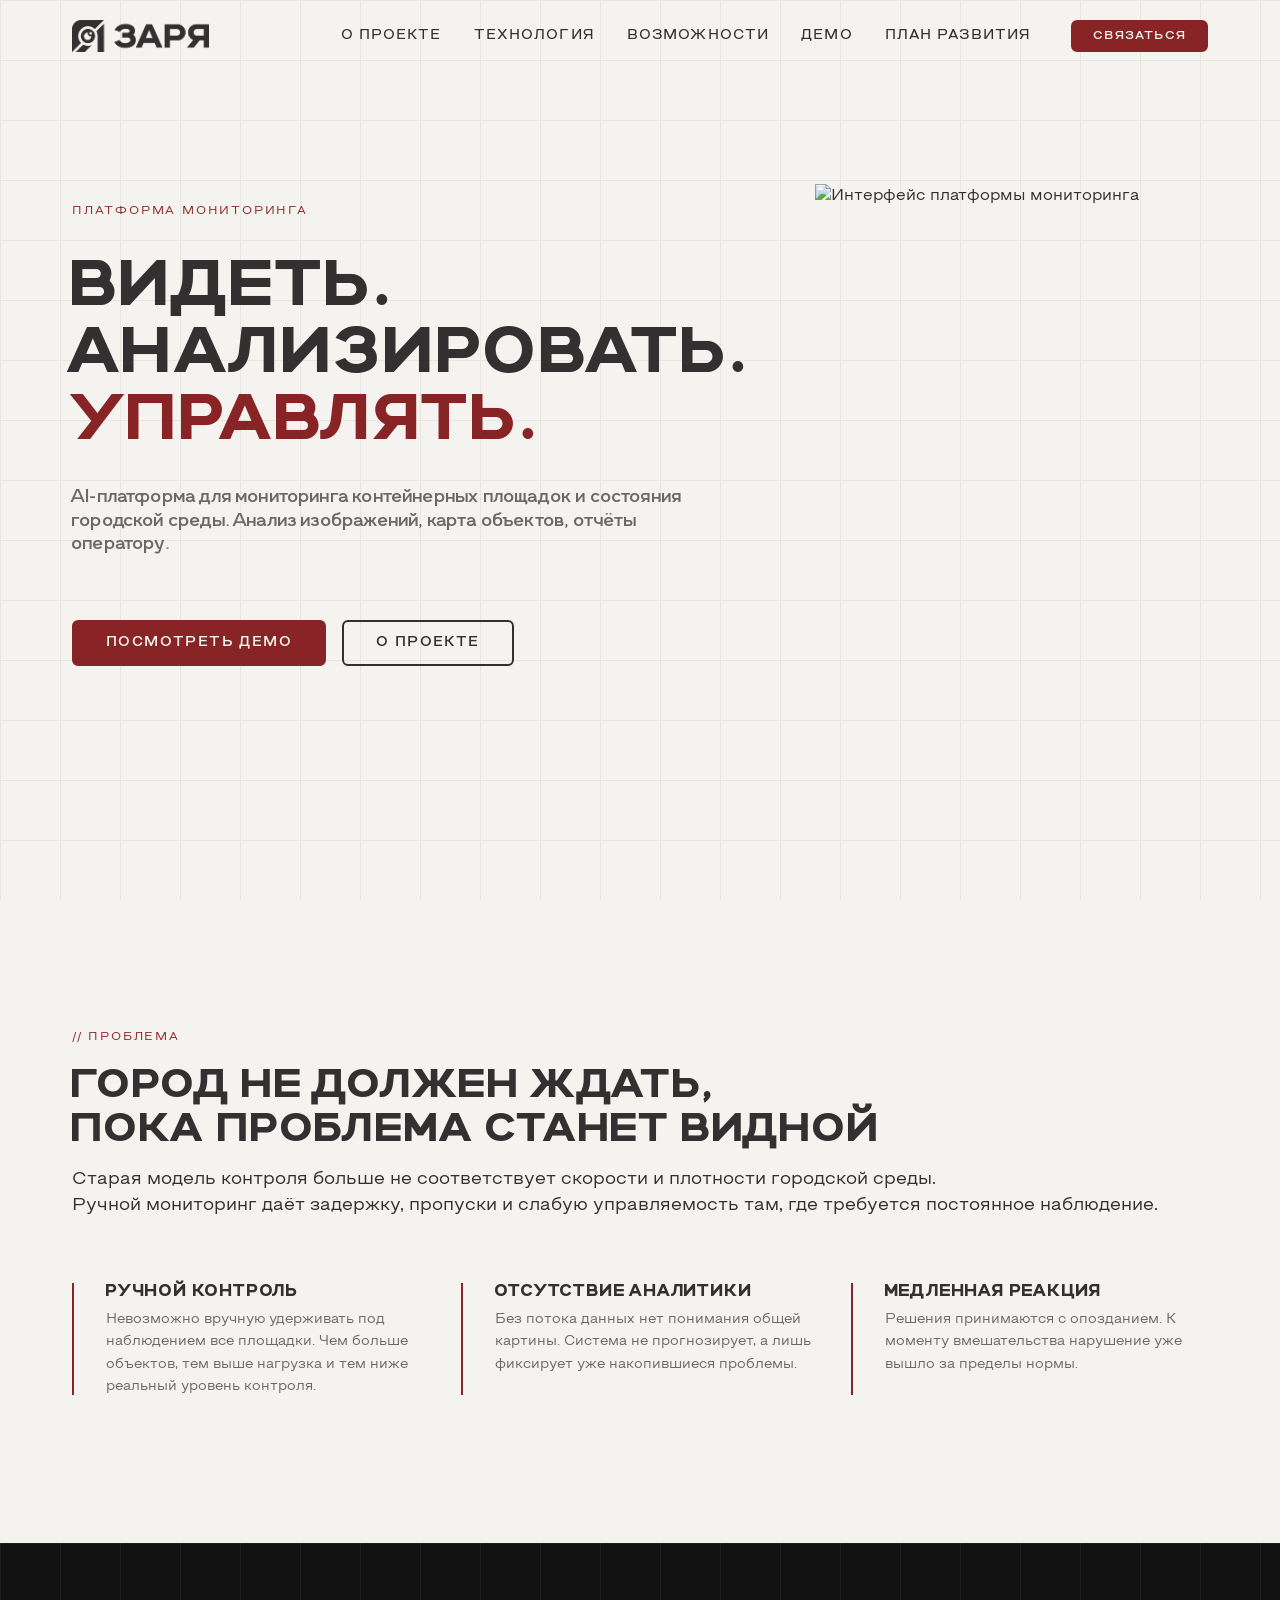
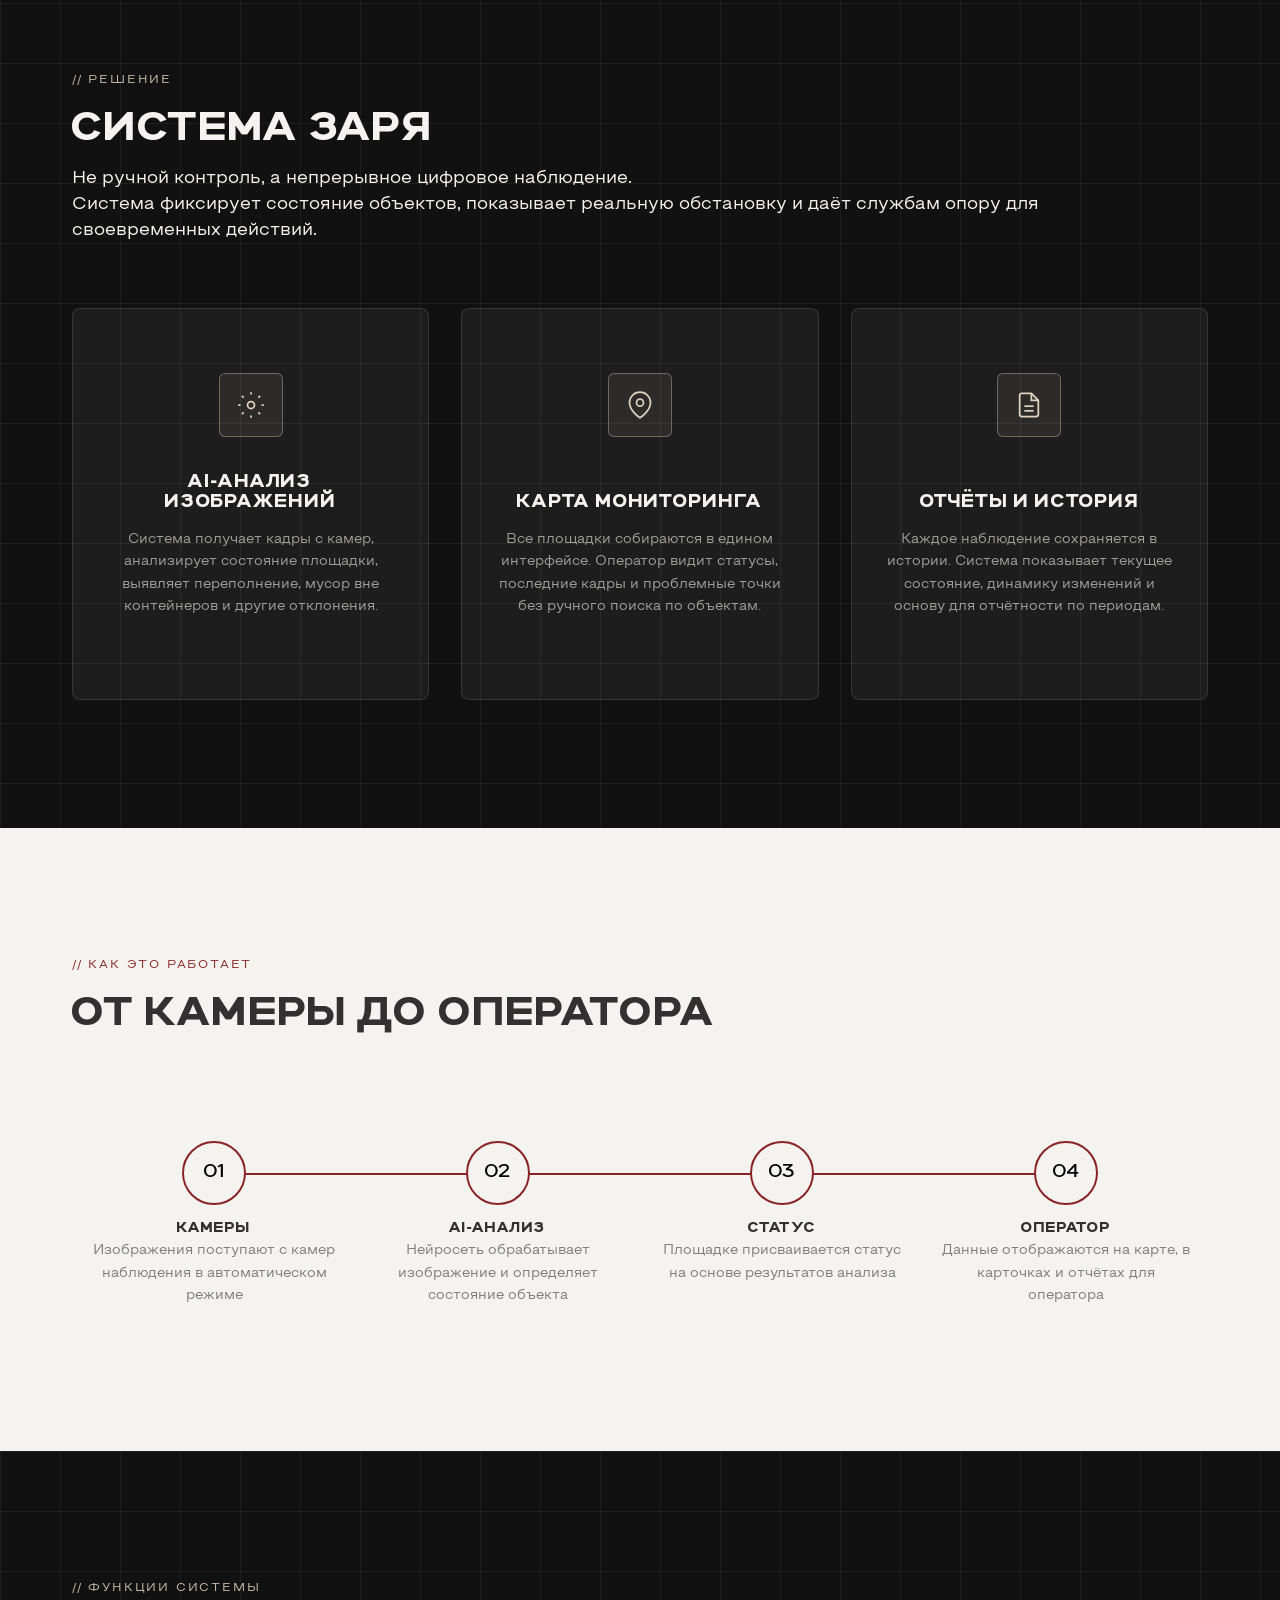
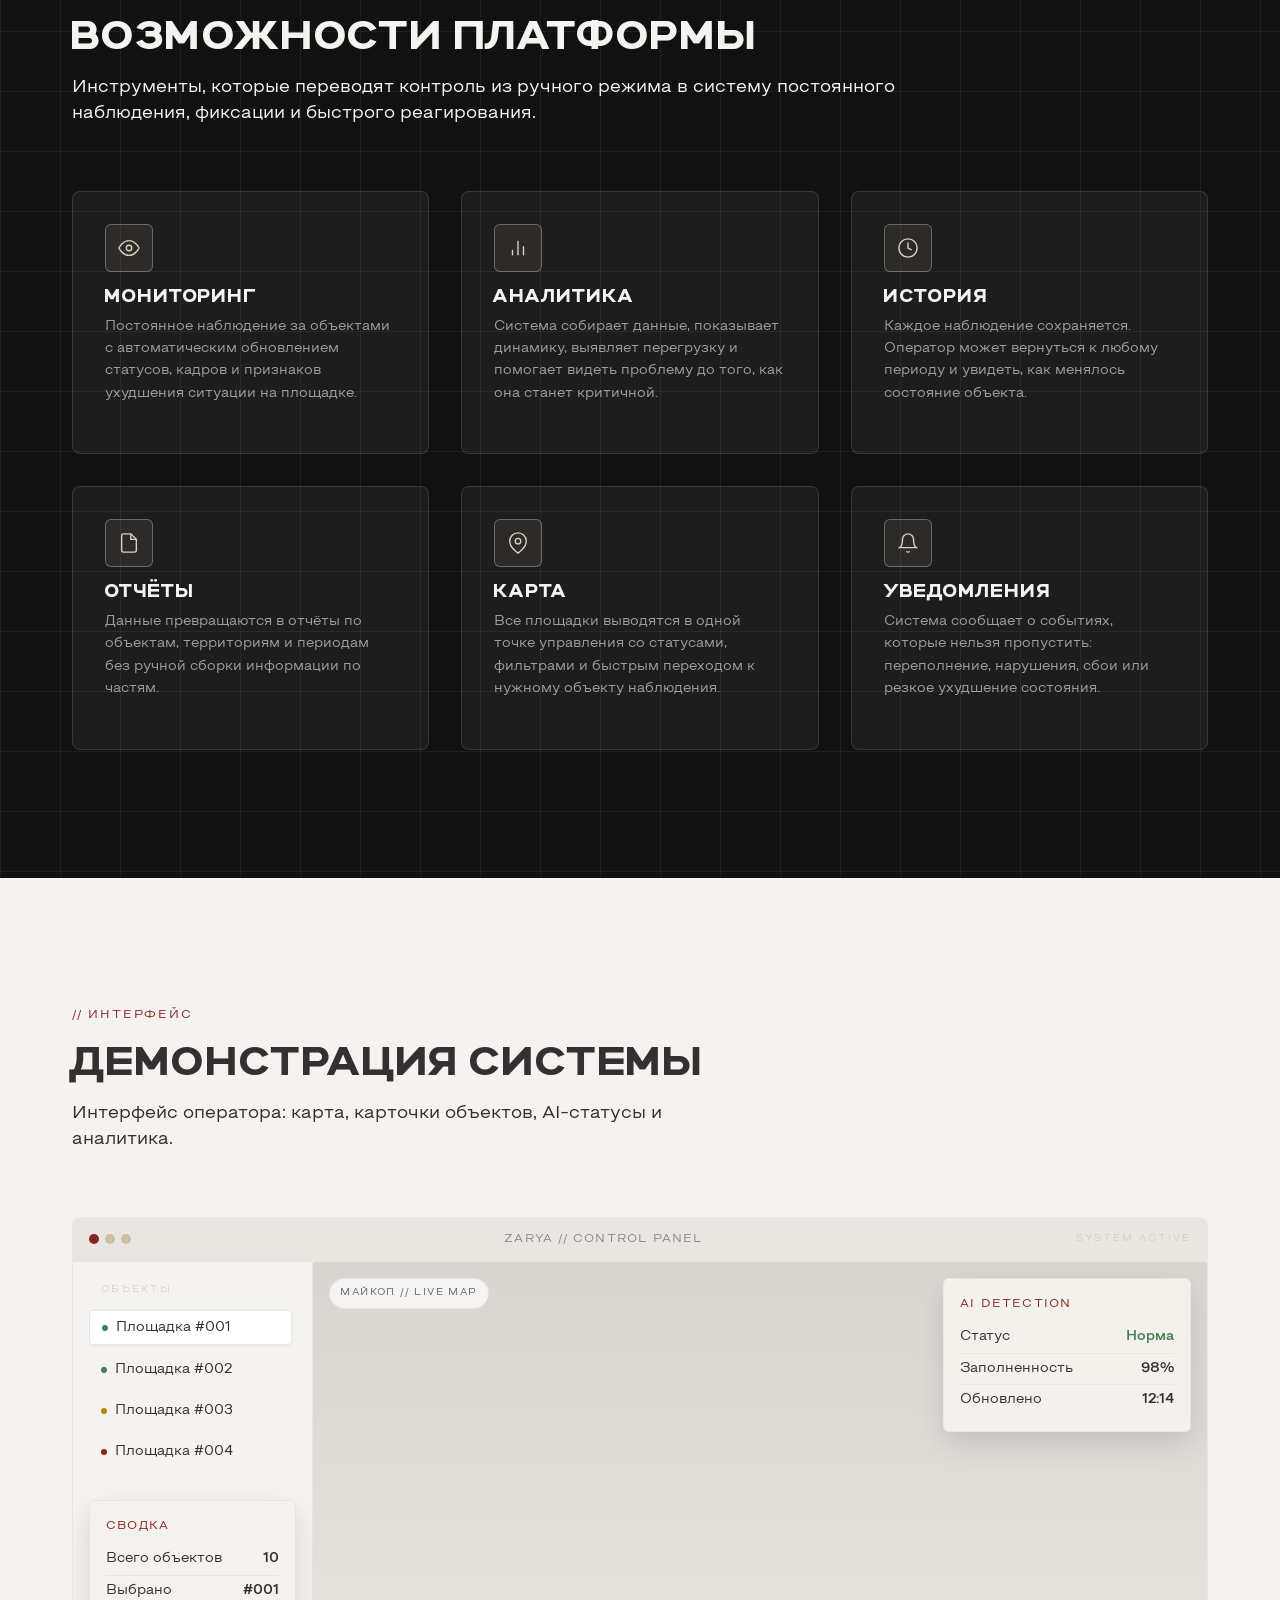
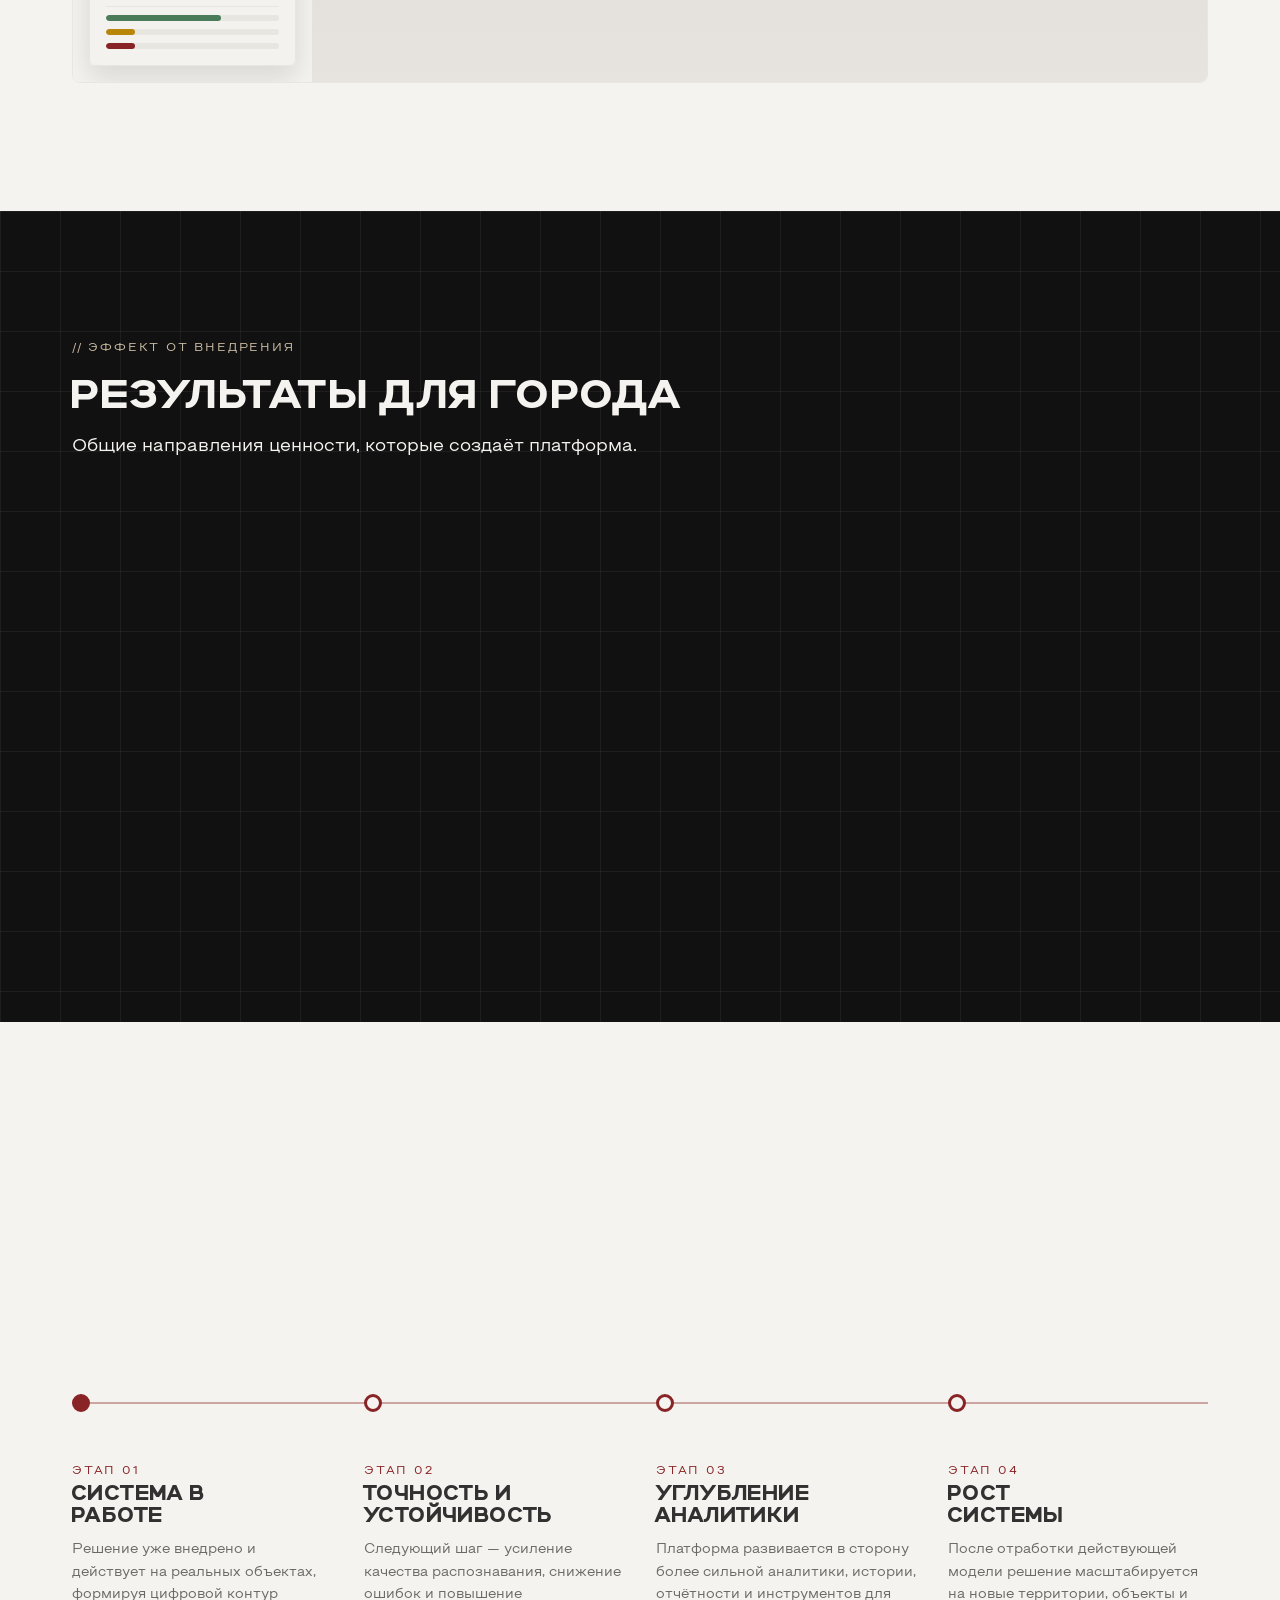
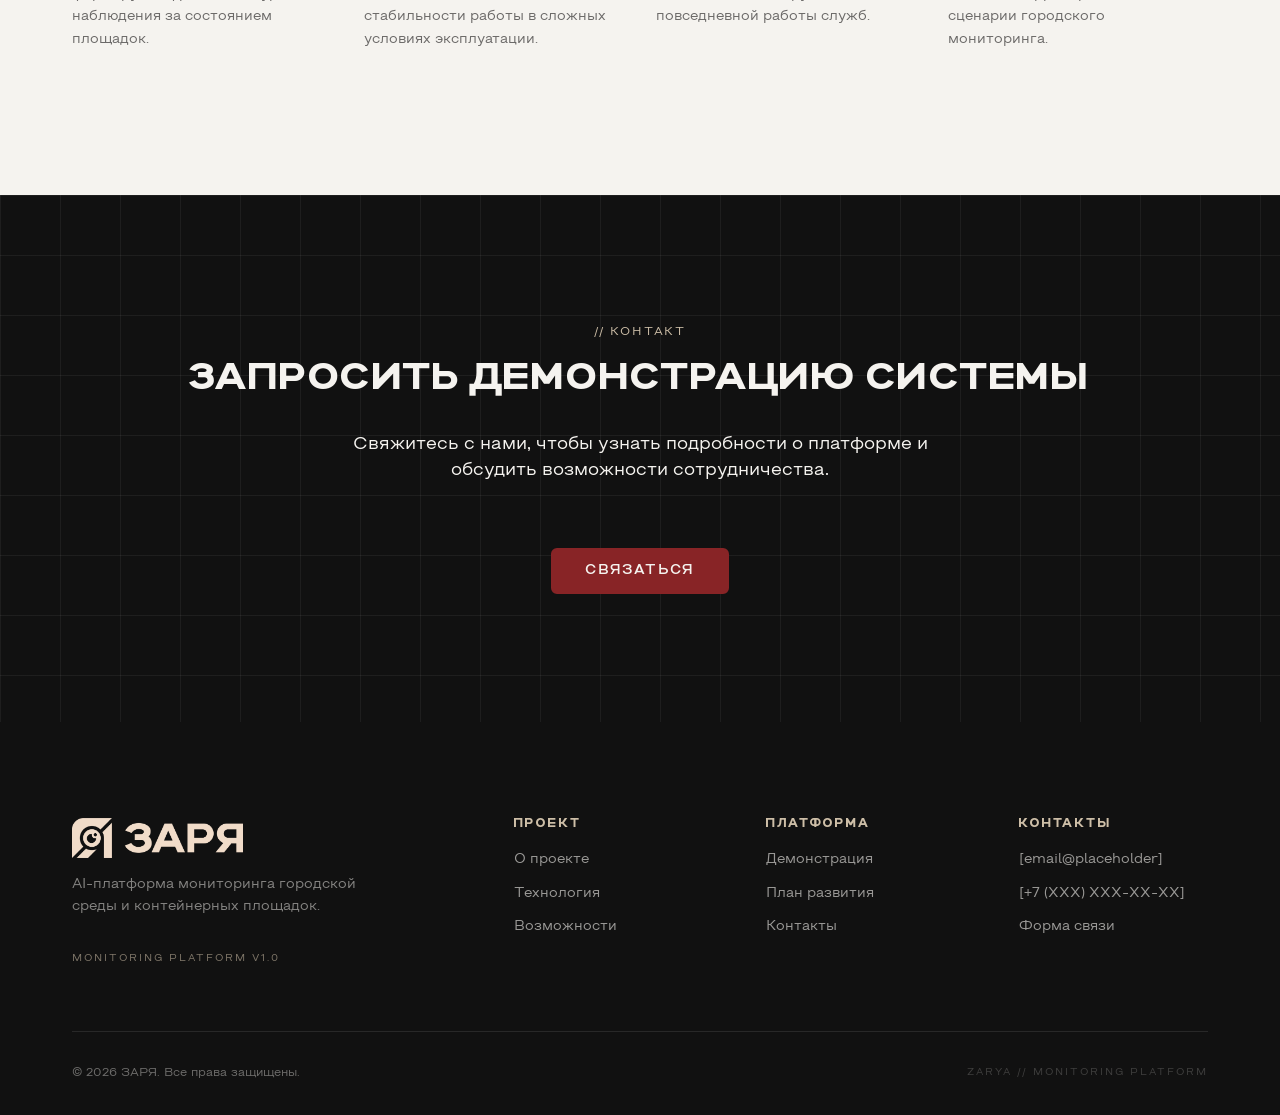
==== commit e2a4dbde: "Сделал интерактивную карту" ====
--- a/index.html
+++ b/index.html
@@ -350,7 +350,7 @@
                 <div class="demo__panel-title">Сводка</div>
                 <div class="demo__panel-row">
                   <span>Всего объектов</span>
-                  <span class="demo__panel-value" id="demoTotalValue">6</span>
+                  <span class="demo__panel-value" id="demoTotalValue">10</span>
                 </div>
                 <div class="demo__panel-row">
                   <span>Выбрано</span>
@@ -391,16 +391,6 @@
                 <div class="demo__panel-row">
                   <span>Обновлено</span>
                   <span class="demo__panel-value" id="demoUpdatedValue">12:14</span>
-                </div>
-              </div>
-
-              <div class="demo__panel-card">
-                <div class="demo__panel-title">Камера</div>
-                <div class="demo__camera-preview" id="demoCameraPreview">
-                  <div class="demo__camera-chip" id="demoCameraTitle">Камера A-12</div>
-                  <div class="demo__camera-location" id="demoCameraLocation">Центр // Майкоп</div>
-                  <div class="demo__camera-crosshair"></div>
-                  <span class="sys-label">Live Feed</span>
                 </div>
               </div>
             </div>
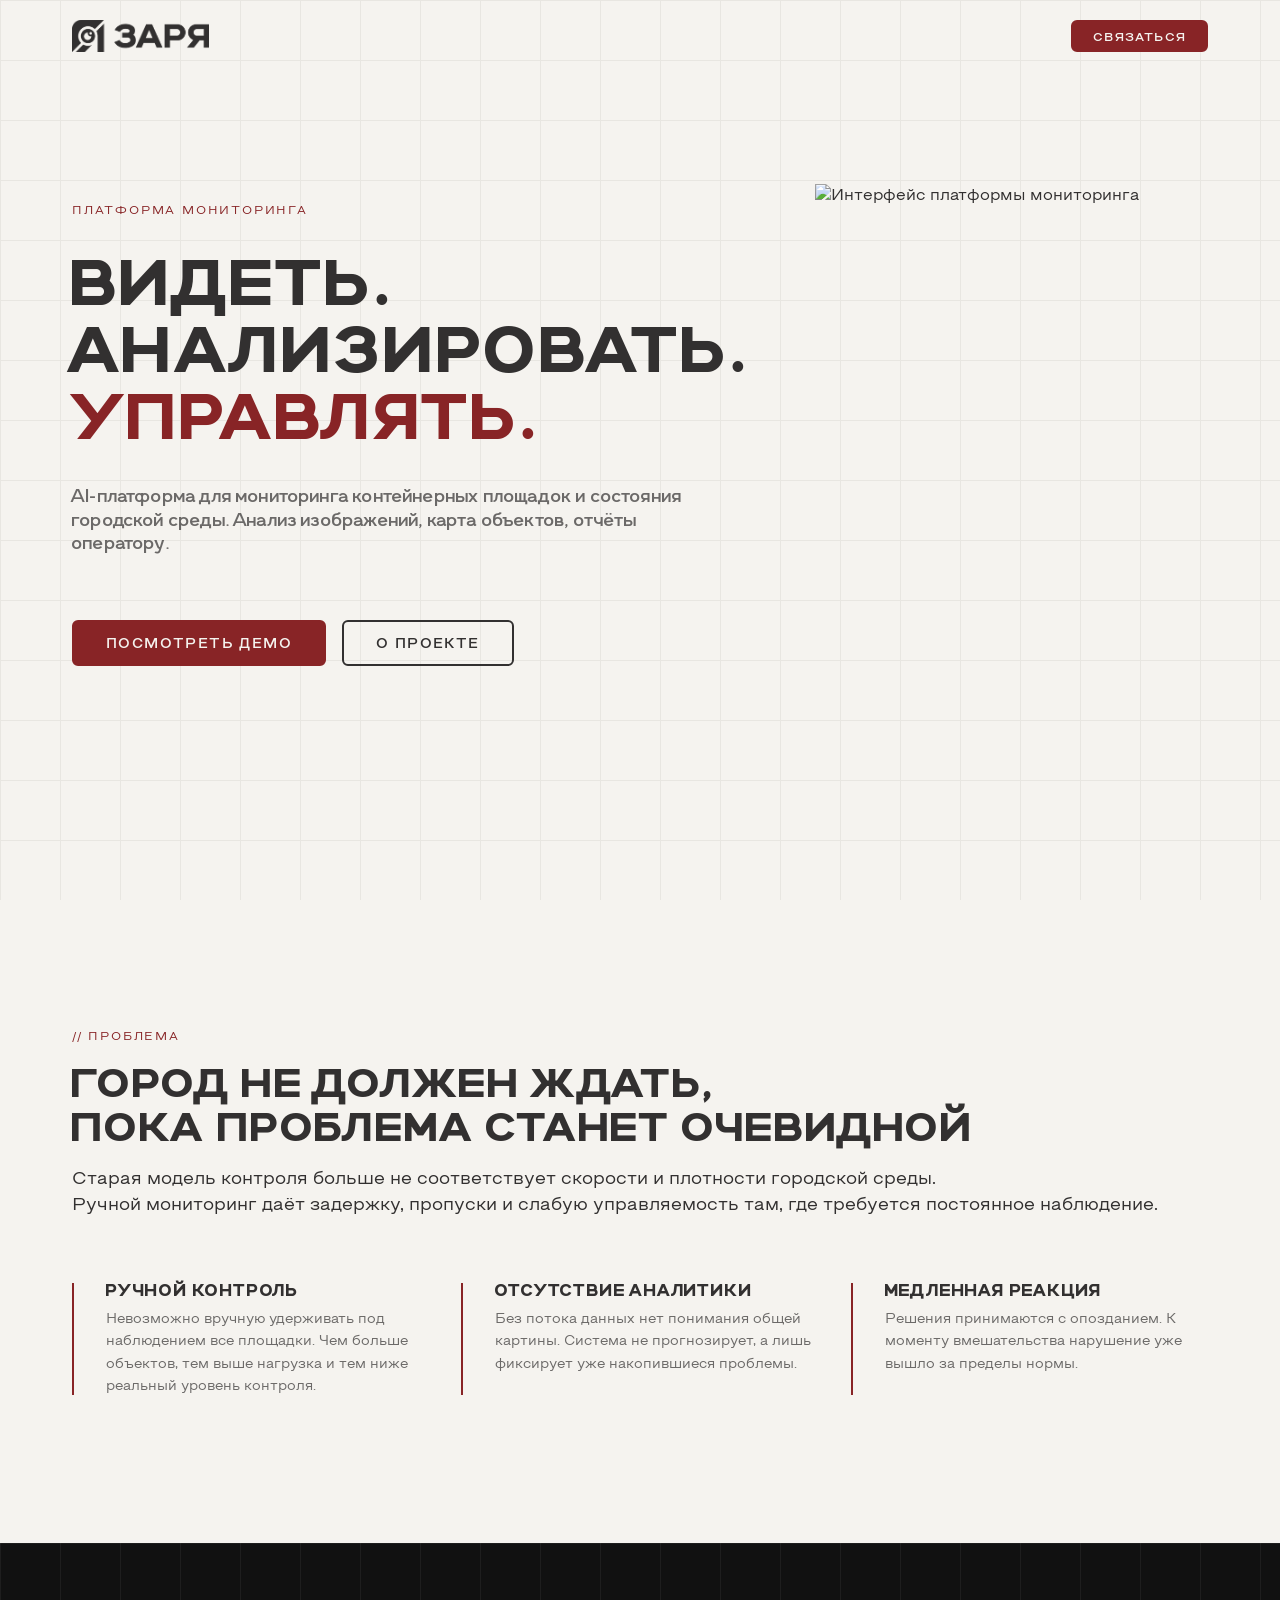
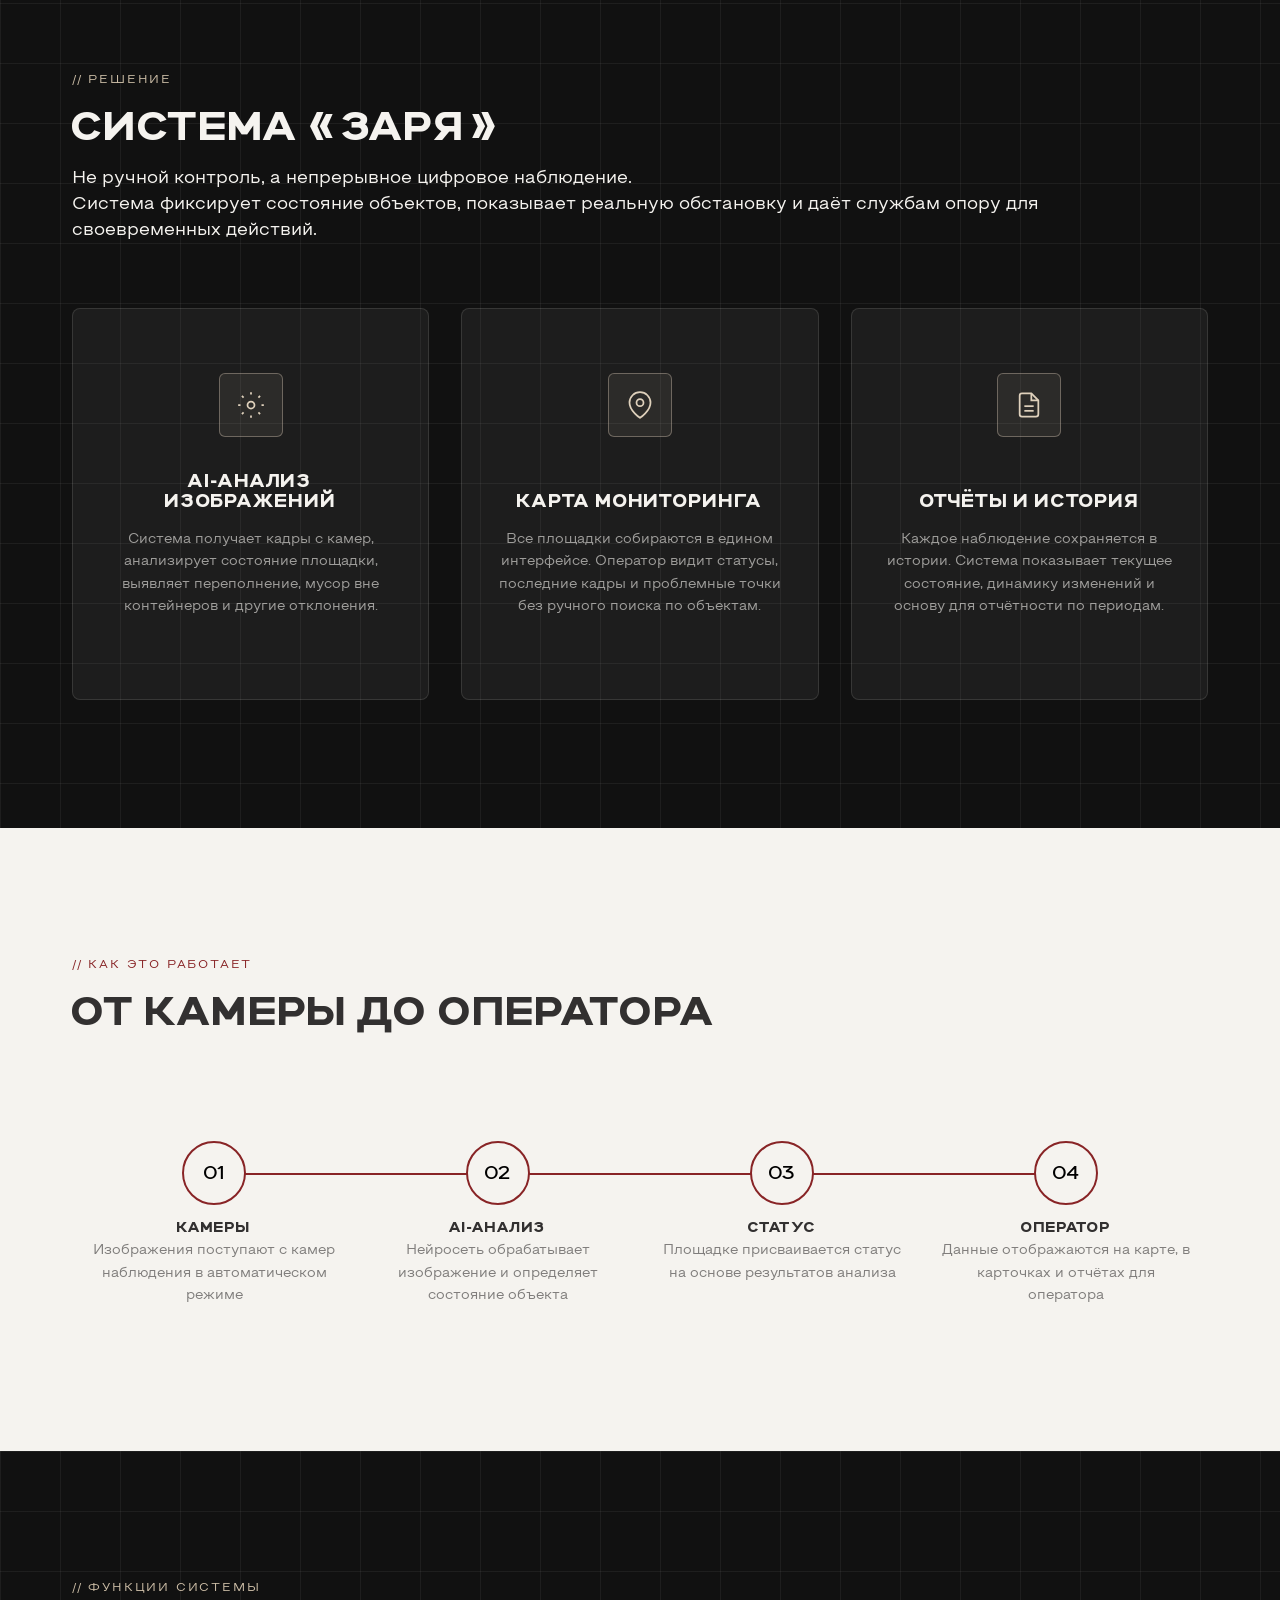
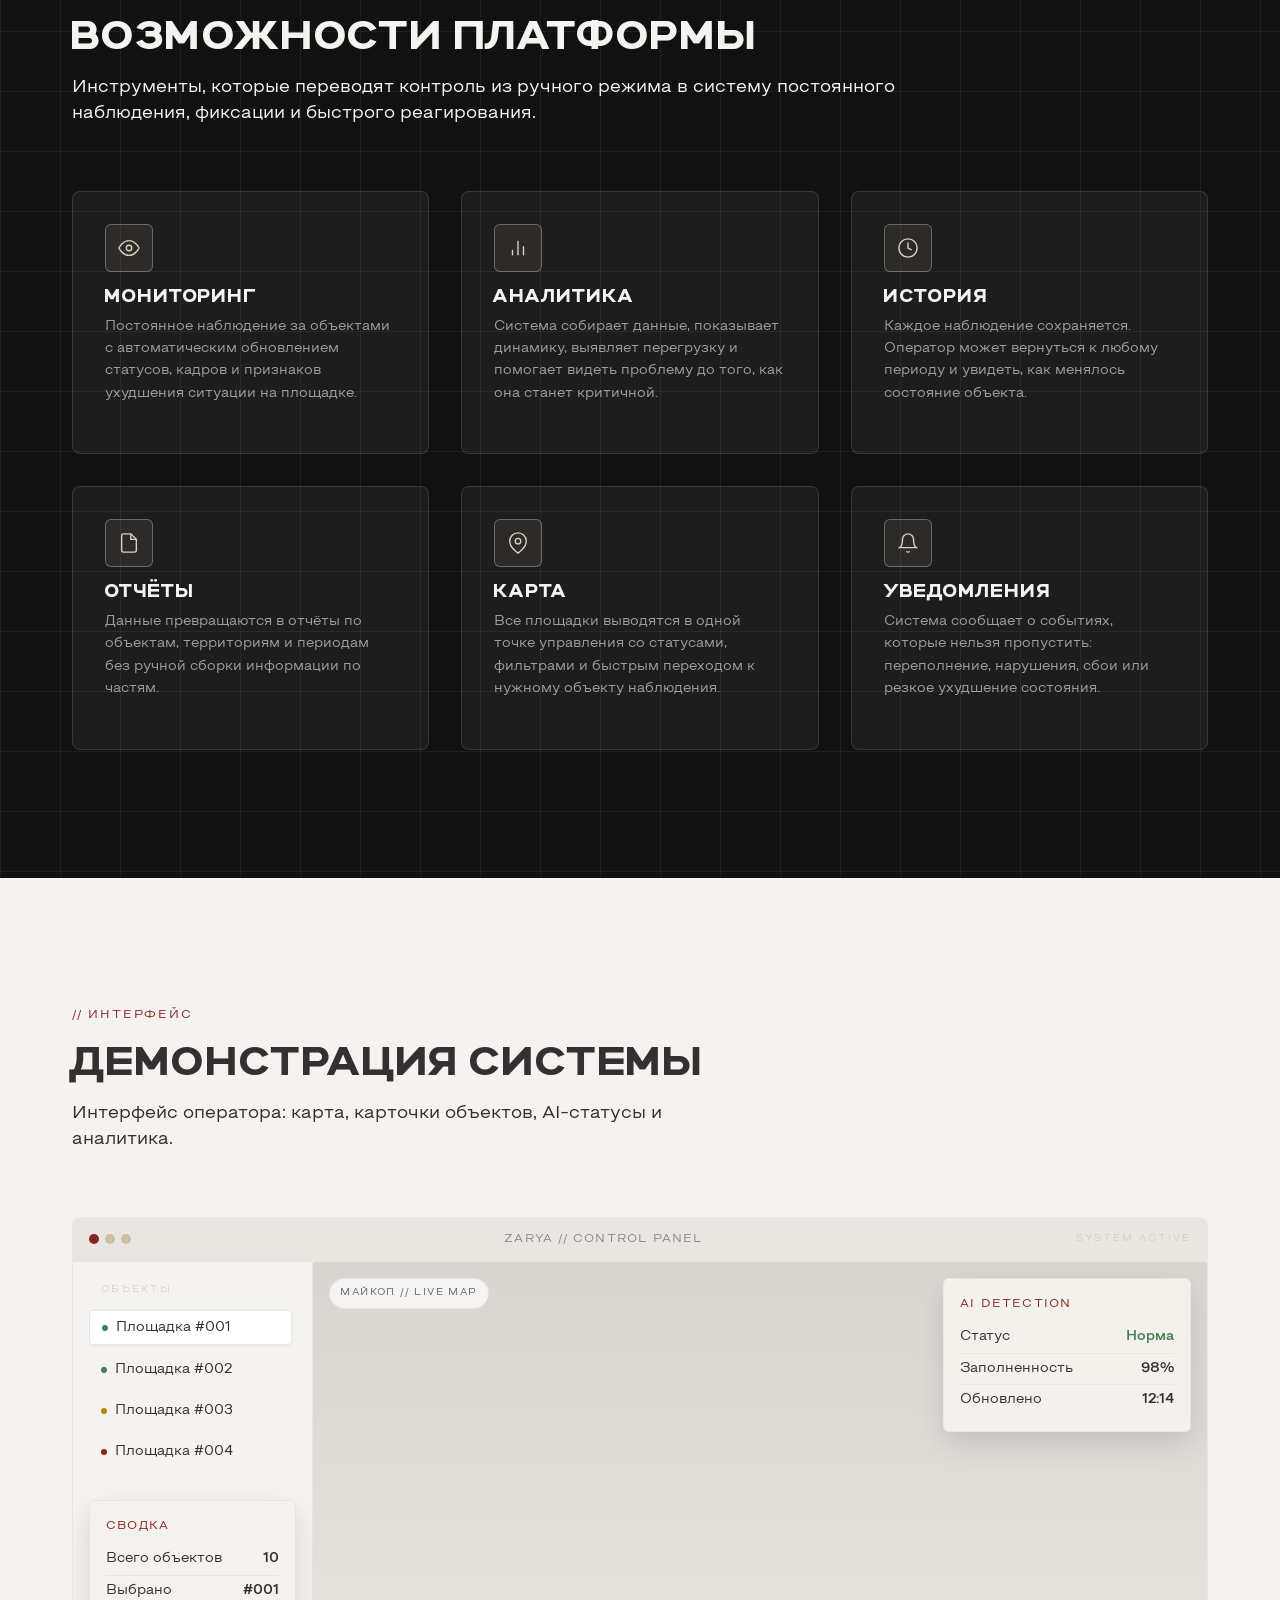
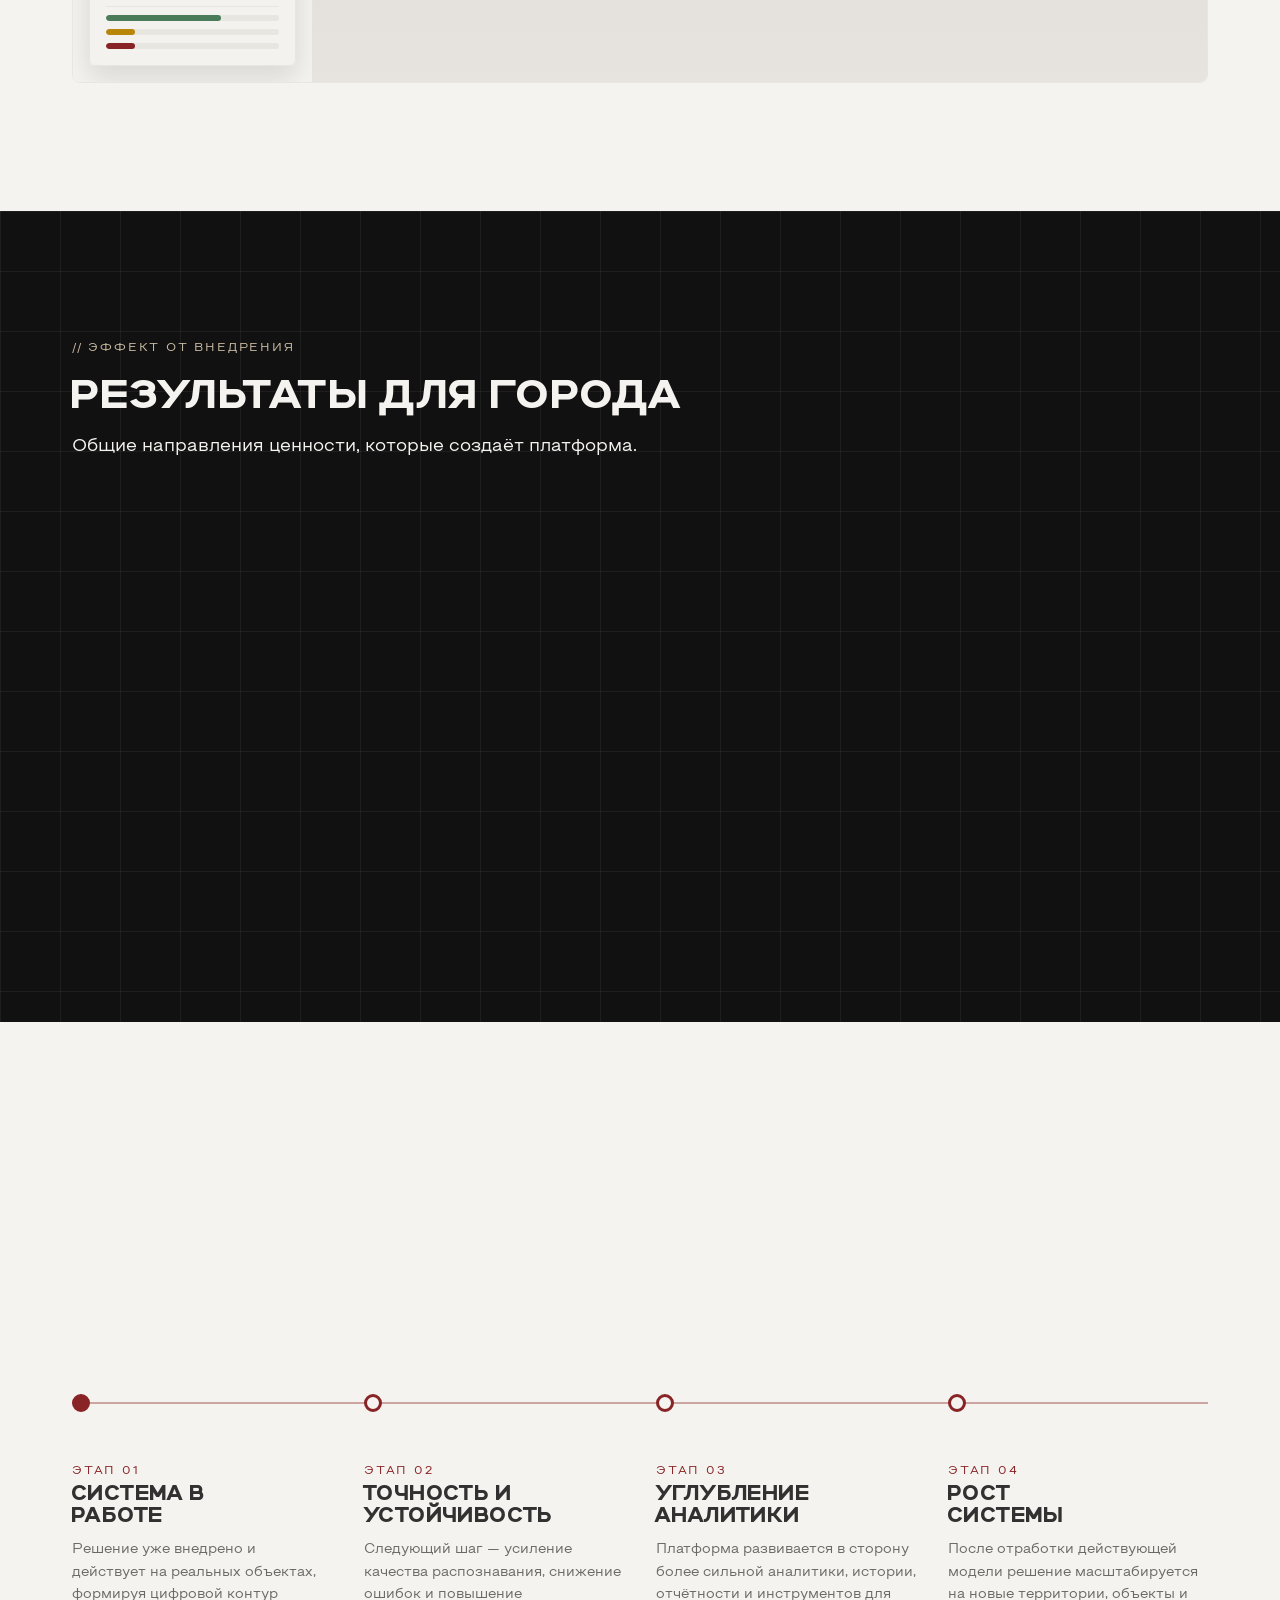
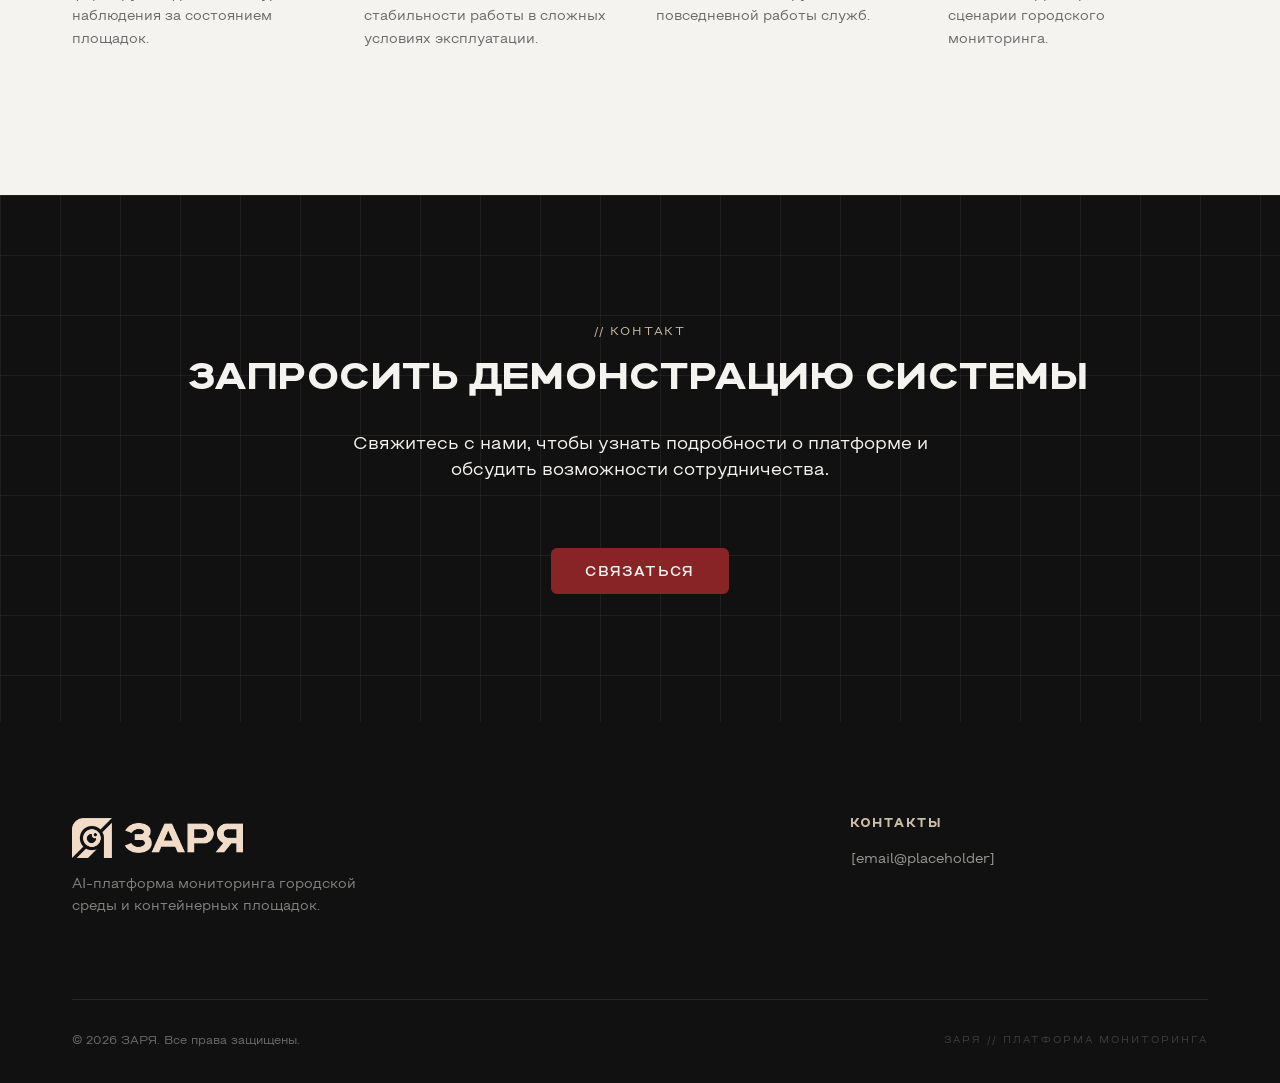
==== commit 86e15a07: "Скрыл хедер, исправил и добавил мелкие детали на сайте" ====
--- a/index.html
+++ b/index.html
@@ -30,21 +30,8 @@
         >
       </a>
 
-      <nav class="nav">
-        <ul class="nav__list" id="navList">
-          <li><a href="pages/about.html" class="nav__link">О проекте</a></li>
-          <li><a href="pages/technology.html" class="nav__link">Технология</a></li>
-          <li><a href="pages/features.html" class="nav__link">Возможности</a></li>
-          <li><a href="pages/demo.html" class="nav__link">Демо</a></li>
-          <li><a href="pages/roadmap.html" class="nav__link">План развития</a></li>
-        </ul>
-        <a href="pages/contacts.html" class="btn btn--primary nav__cta">Связаться</a>
-        <button class="nav__toggle" id="navToggle" aria-label="Меню">
-          <span></span>
-          <span></span>
-          <span></span>
-        </button>
-      </nav>
+      <a href="pages/contacts.html" class="btn btn--primary nav__cta"><span class="btn__label">Связаться</span></a>
+
     </div>
   </header>
 
@@ -64,8 +51,8 @@
             AI-платформа для мониторинга контейнерных площадок и состояния городской среды. Анализ изображений, карта объектов, отчёты оператору.
           </p>
           <div class="hero__actions">
-            <a href="#demo-section" class="btn btn--primary">Посмотреть демо</a>
-            <a href="#solution" class="btn btn--outline">О проекте</a>
+            <a href="#demo-section" class="btn btn--primary"><span class="btn__label">Посмотреть демо</span></a>
+            <a href="#solution" class="btn btn--outline"><span class="btn__label">О проекте</span></a>
           </div>
         </div>
 
@@ -83,7 +70,7 @@
     <section class="section" id="problem">
       <div class="container">
         <span class="section-label fade-in">// Проблема</span>
-        <h2 class="fade-in">ГОРОД НЕ ДОЛЖЕН ЖДАТЬ,<br>ПОКА ПРОБЛЕМА СТАНЕТ ВИДНОЙ</h2>
+        <h2 class="fade-in">ГОРОД НЕ ДОЛЖЕН ЖДАТЬ,<br>ПОКА ПРОБЛЕМА СТАНЕТ ОЧЕВИДНОЙ</h2>
         <p class="section-subtitle fade-in">
           Старая модель контроля больше не соответствует скорости и плотности городской среды.<br>
           Ручной мониторинг даёт задержку, пропуски и слабую управляемость там, где требуется постоянное наблюдение.
@@ -116,7 +103,7 @@
     <section class="section section--dark" id="solution">
       <div class="container">
         <span class="section-label fade-in">// Решение</span>
-        <h2 class="fade-in">СИСТЕМА ЗАРЯ</h2>
+        <h2 class="fade-in">СИСТЕМА «ЗАРЯ»</h2>
         <p class="section-subtitle fade-in">
           Не ручной контроль, а непрерывное цифровое наблюдение.<br>
           Система фиксирует состояние объектов, показывает реальную обстановку и даёт службам опору для своевременных действий.
@@ -504,7 +491,7 @@
           Свяжитесь с нами, чтобы узнать подробности о платформе и обсудить возможности сотрудничества.
         </p>
         <div class="cta__actions fade-in">
-          <a href="pages/contacts.html" class="btn btn--primary">Связаться</a>
+          <a href="pages/contacts.html" class="btn btn--primary"><span class="btn__label">Связаться</span></a>
         </div>
       </div>
     </section>
@@ -524,40 +511,19 @@
             >
           </span>
           <p class="footer__desc">AI-платформа мониторинга городской среды и контейнерных площадок.</p>
-          <span class="sys-label">Monitoring Platform v1.0</span>
-        </div>
-
-        <div>
-          <h4 class="footer__heading">Проект</h4>
-          <ul class="footer__list">
-            <li><a href="pages/about.html" class="footer__link">О проекте</a></li>
-            <li><a href="pages/technology.html" class="footer__link">Технология</a></li>
-            <li><a href="pages/features.html" class="footer__link">Возможности</a></li>
-          </ul>
-        </div>
-
-        <div>
-          <h4 class="footer__heading">Платформа</h4>
-          <ul class="footer__list">
-            <li><a href="pages/demo.html" class="footer__link">Демонстрация</a></li>
-            <li><a href="pages/roadmap.html" class="footer__link">План развития</a></li>
-            <li><a href="pages/contacts.html" class="footer__link">Контакты</a></li>
-          </ul>
         </div>
 
         <div>
           <h4 class="footer__heading">Контакты</h4>
           <ul class="footer__list">
             <li><a href="mailto:info@zarya.placeholder" class="footer__link">[email@placeholder]</a></li>
-            <li><span class="footer__link">[+7 (XXX) XXX-XX-XX]</span></li>
-            <li><a href="pages/contacts.html" class="footer__link">Форма связи</a></li>
           </ul>
         </div>
       </div>
 
       <div class="footer__bottom">
         <span class="footer__copy">&copy; 2025 ЗАРЯ. Все права защищены.</span>
-        <span class="footer__sys">ZARYA // Monitoring Platform</span>
+        <span class="footer__sys">ЗАРЯ // Платформа мониторинга</span>
       </div>
     </div>
   </footer>
--- a/css/components.css
+++ b/css/components.css
@@ -23,6 +23,11 @@
   text-align: center;
 }
 
+.btn__label {
+  display: block;
+  transform: translateY(2px);
+}
+
 .btn--primary {
   background-color: var(--color-accent);
   color: var(--color-bg);
@@ -71,7 +76,7 @@
 .scroll-top {
   position: fixed;
   right: 2rem;
-  bottom: 2rem;
+  bottom: 6.25rem;
   z-index: 120;
   width: 3.25rem;
   height: 3.25rem;
@@ -93,6 +98,10 @@
     visibility var(--transition),
     background-color var(--transition-fast),
     border-color var(--transition-fast);
+}
+
+.scroll-top--down {
+  bottom: 2rem;
 }
 
 .scroll-top:hover {
--- a/css/layout.css
+++ b/css/layout.css
@@ -136,7 +136,7 @@
 
 .footer__grid {
   display: grid;
-  grid-template-columns: 2fr 1fr 1fr 1fr;
+  grid-template-columns: 2fr 1fr;
   gap: var(--space-lg);
   margin-bottom: var(--space-lg);
 }
--- a/css/sections.css
+++ b/css/sections.css
@@ -181,9 +181,11 @@
   margin: 0 auto var(--space-sm);
   font-family: var(--font-heading);
   font-size: var(--text-lg);
+  line-height: 1;
   color: #000;
   background-color: var(--color-bg);
   position: relative;
+  padding-top: 0.12em;
   z-index: 1;
 }
 
--- a/css/responsive.css
+++ b/css/responsive.css
@@ -310,9 +310,13 @@
 
   .scroll-top {
     right: 1rem;
-    bottom: 1rem;
+    bottom: 4.5rem;
     width: 3rem;
     height: 3rem;
+  }
+
+  .scroll-top--down {
+    bottom: 1rem;
   }
 
   .hero__mock-content {
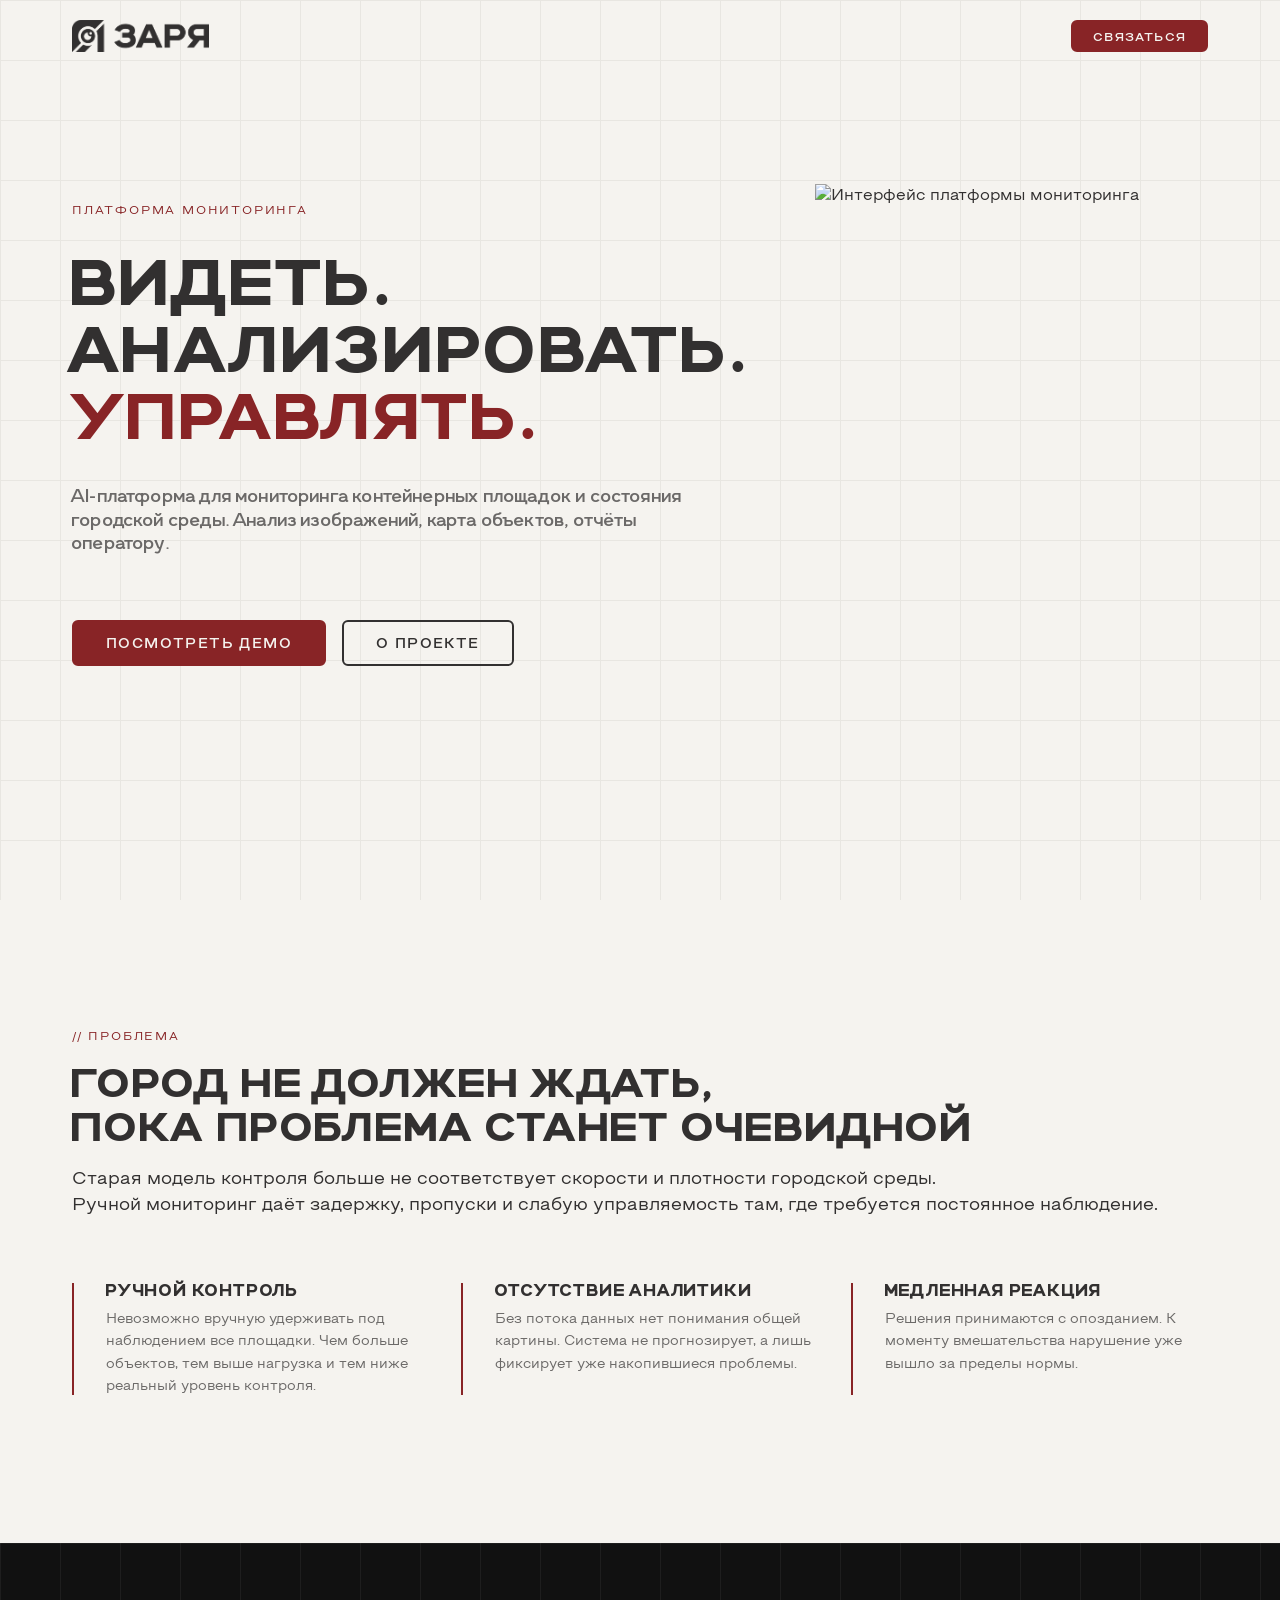
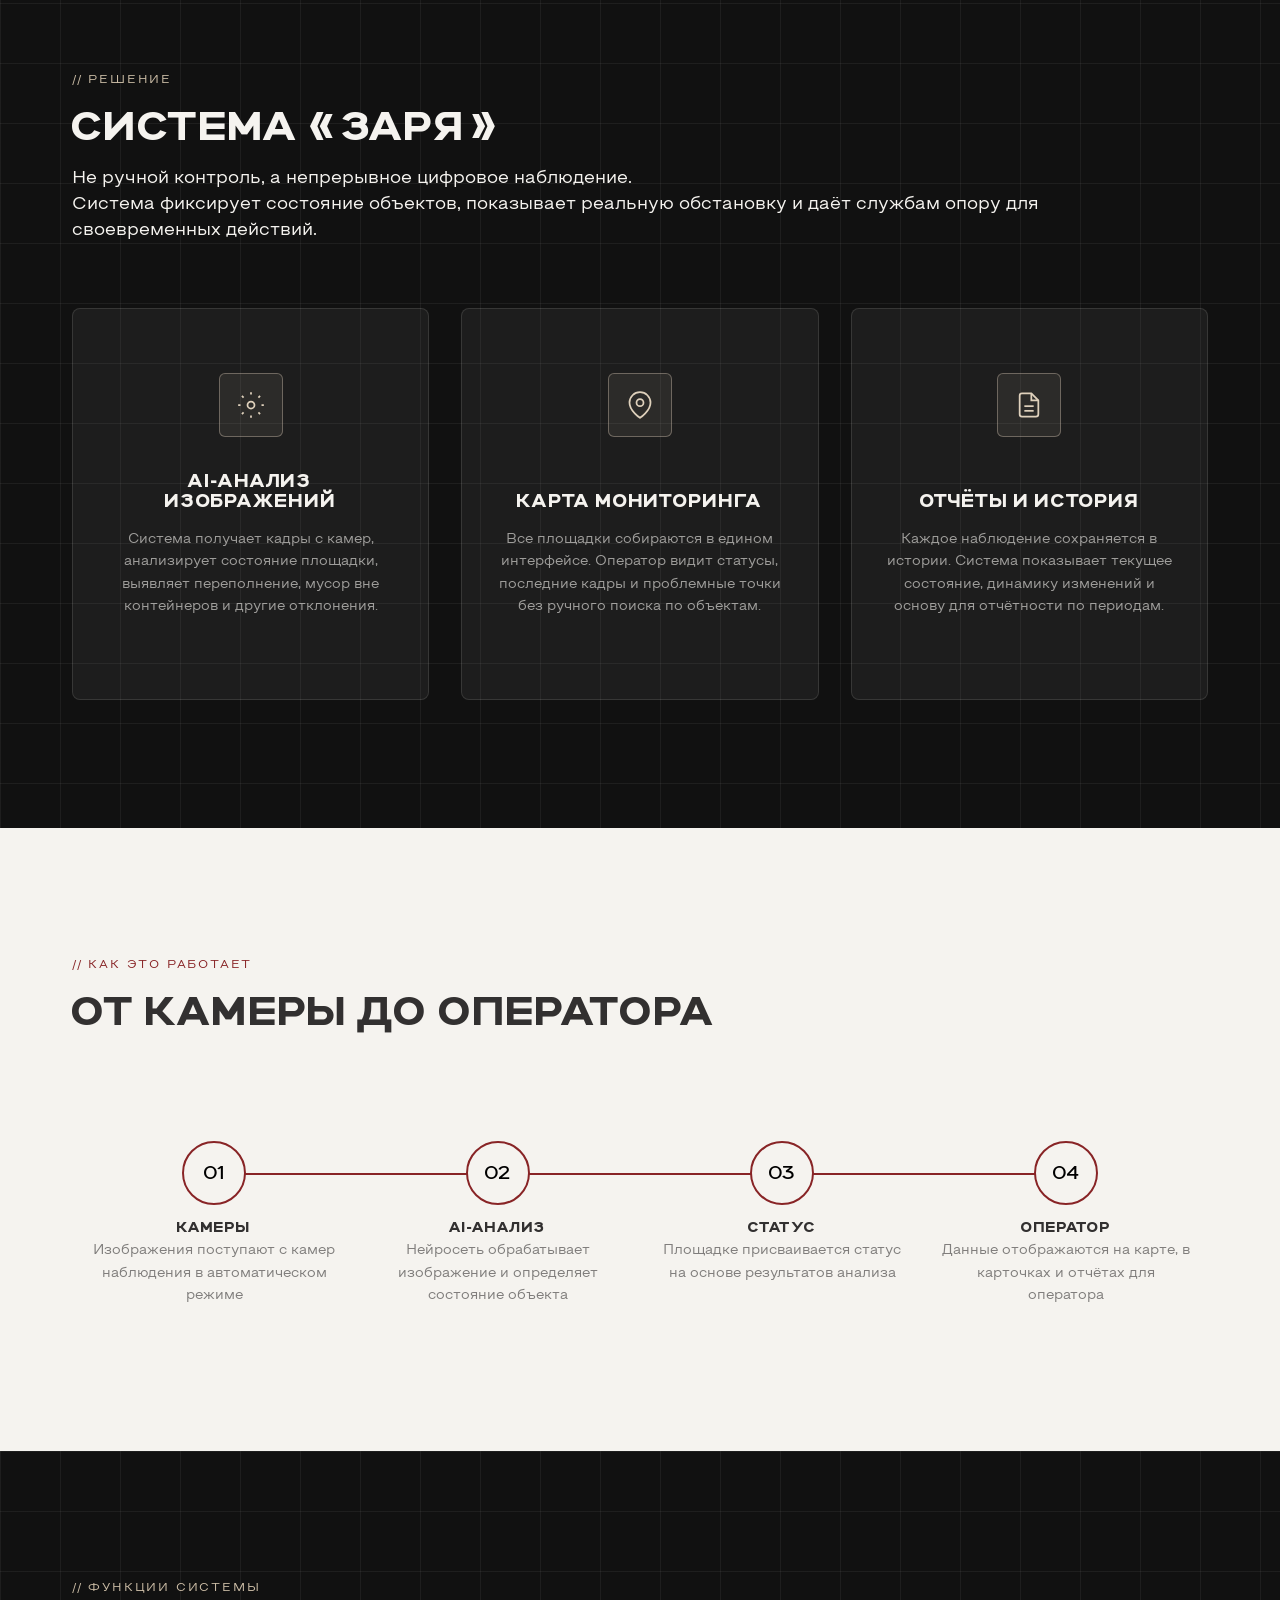
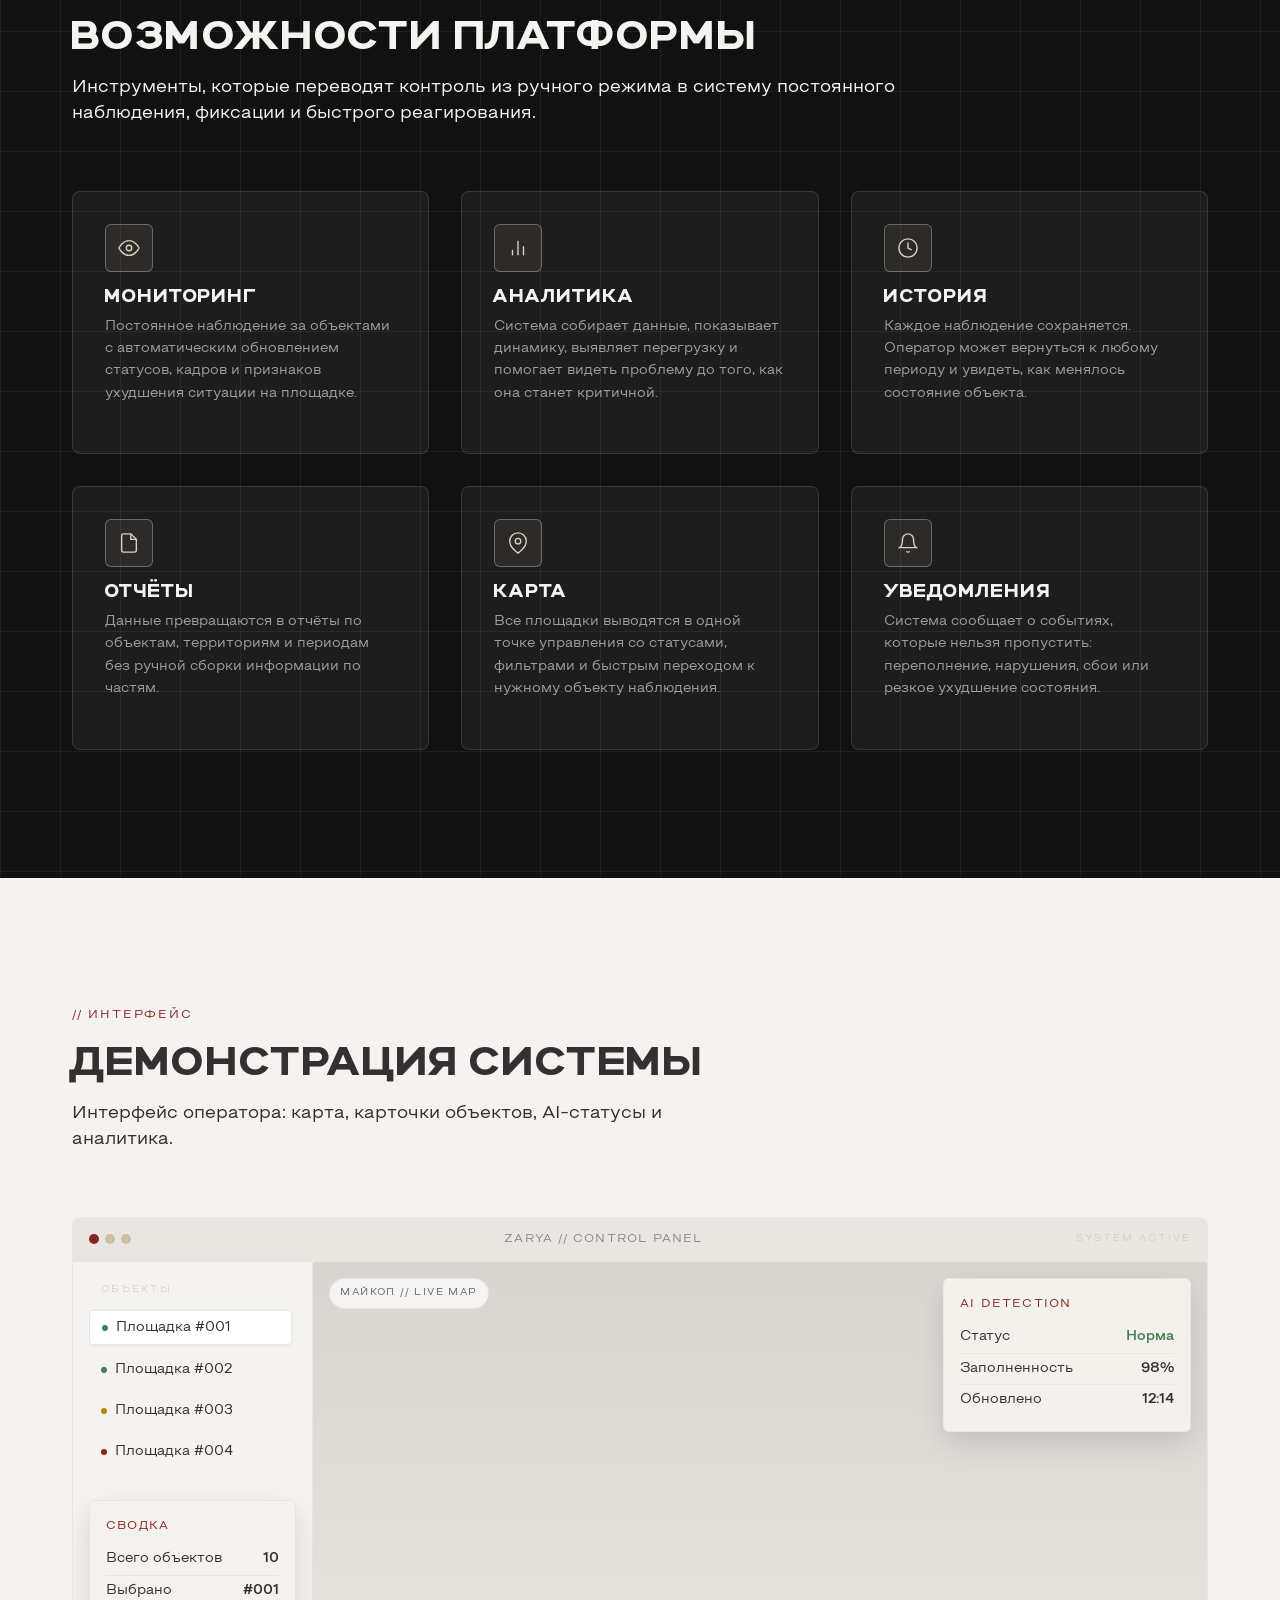
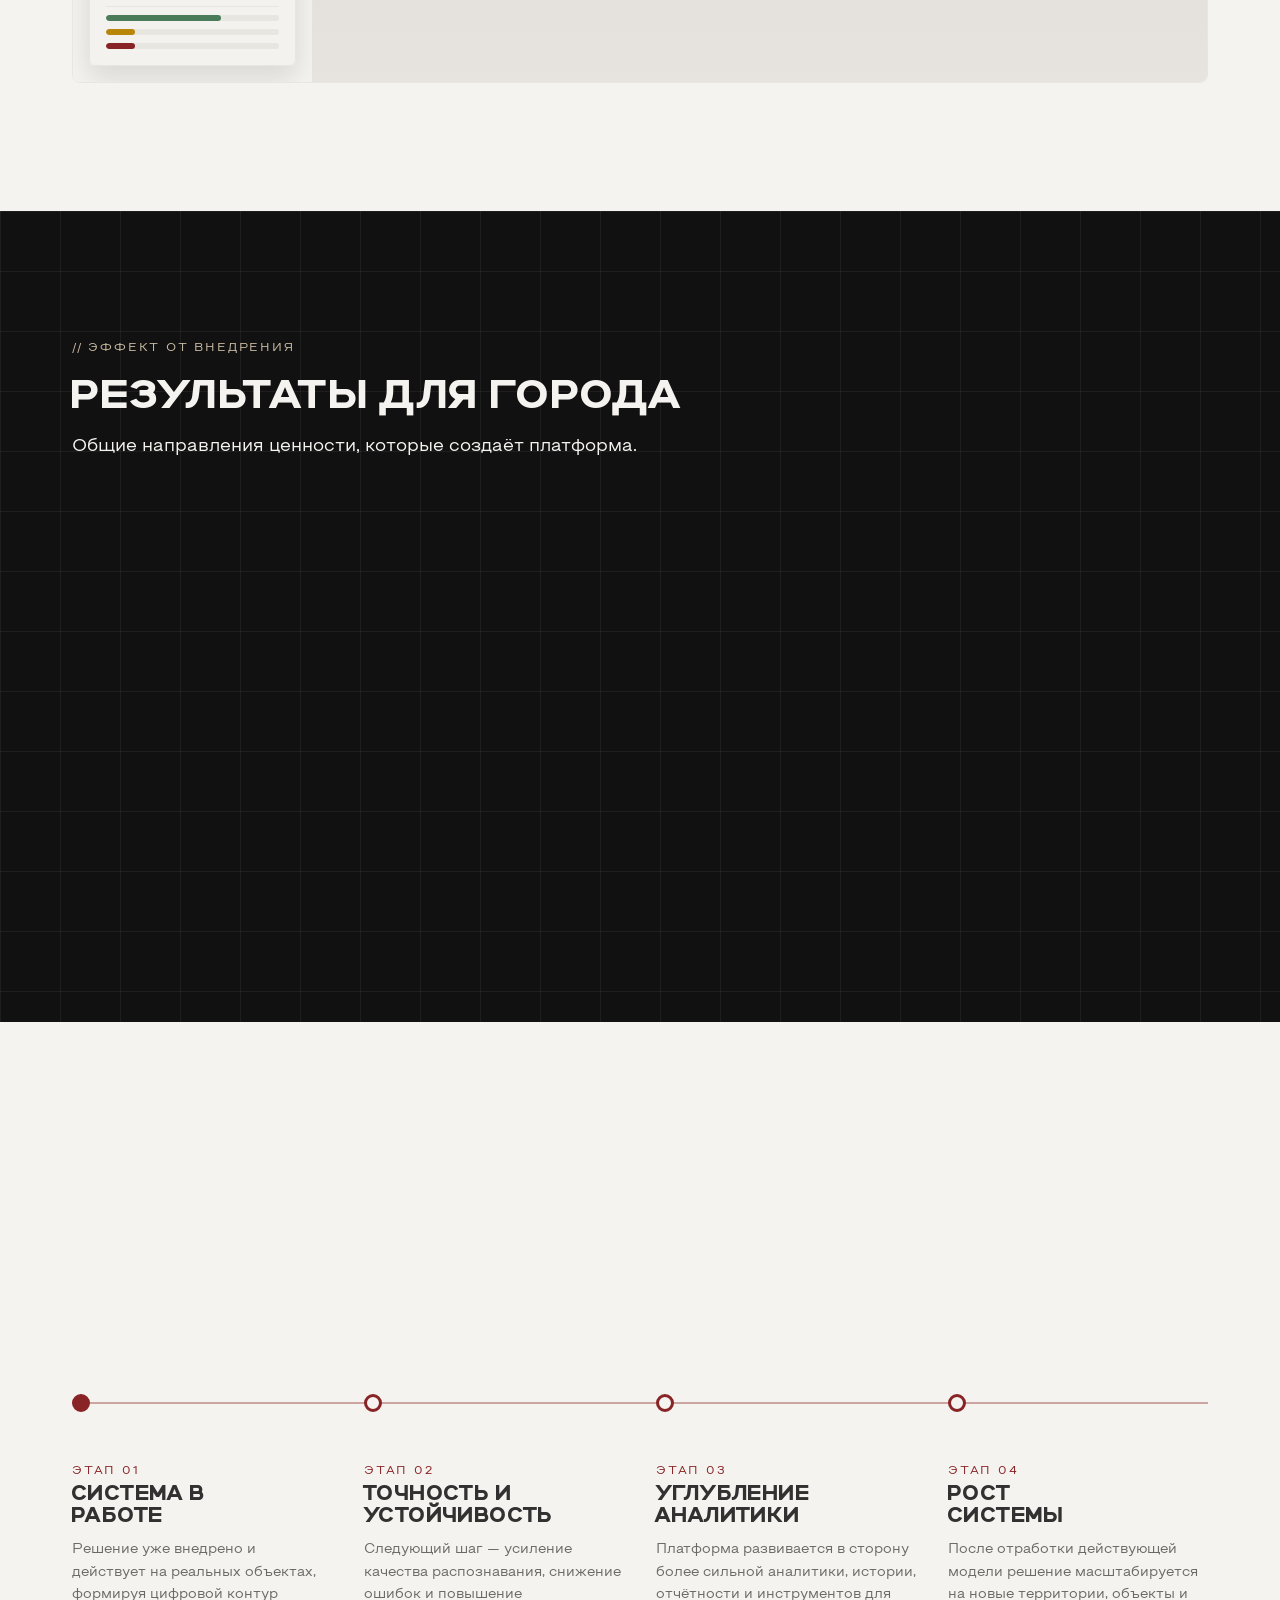
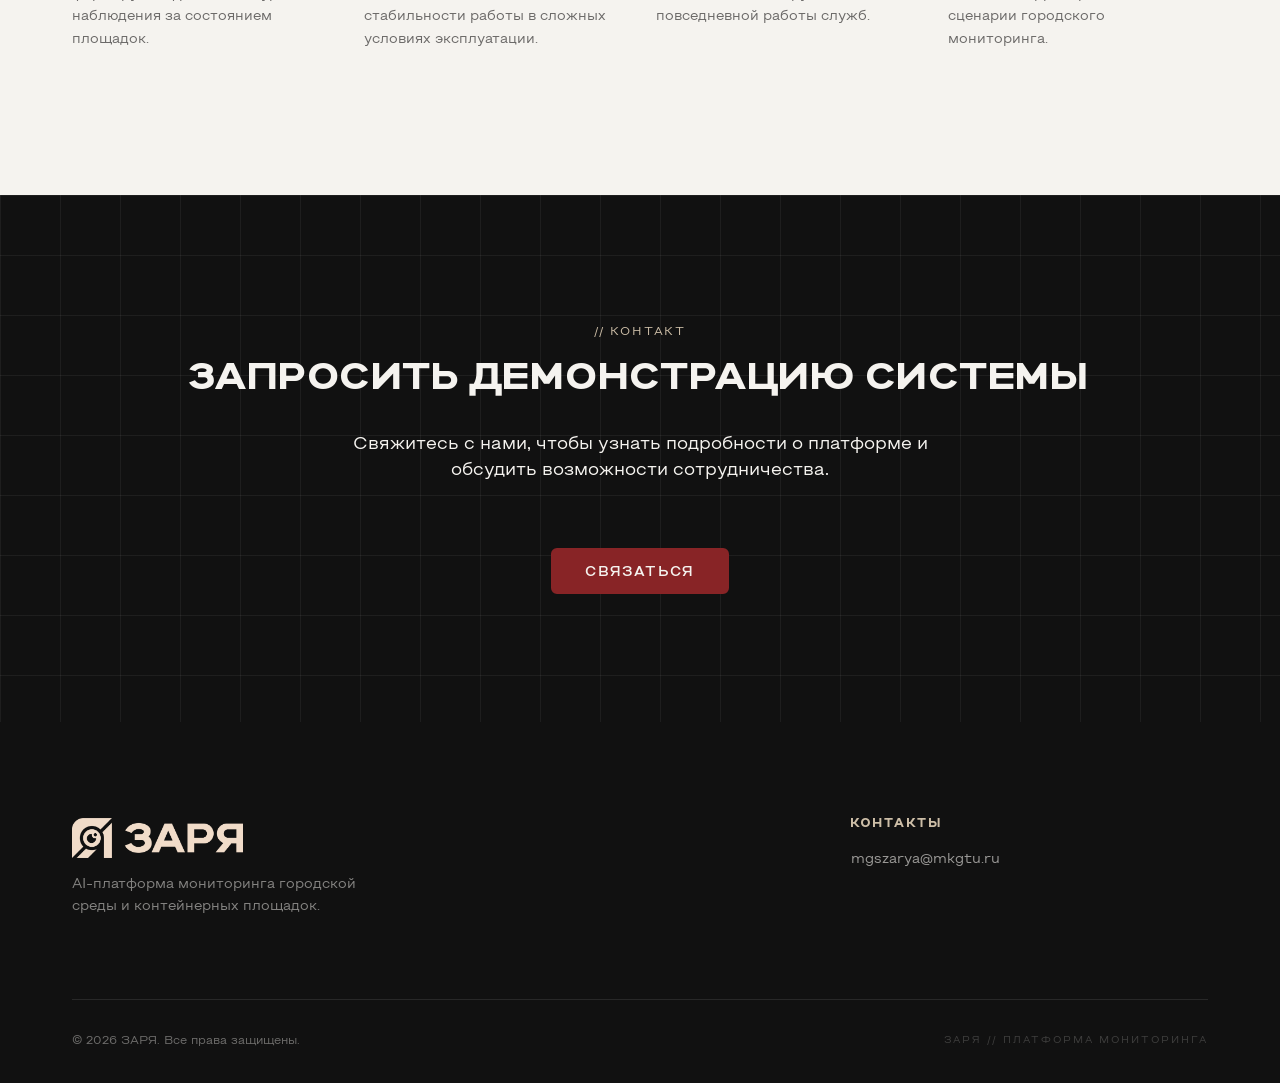
==== commit 086251cd: "Обновил почту, обновил футер на странице: "Контакты"" ====
--- a/index.html
+++ b/index.html
@@ -445,7 +445,7 @@
         <span class="section-label fade-in">// План развития</span>
         <h2 class="fade-in">План развития</h2>
         <p class="section-subtitle fade-in">
-          Этапы развития платформы. Конкретные сроки и детали будут уточнены.
+          Решение уже внедрено и действует на реальных объектах, формируя цифровой контур наблюдения за состоянием площадок.
         </p>
 
         <div class="roadmap__timeline fade-in">
@@ -516,7 +516,7 @@
         <div>
           <h4 class="footer__heading">Контакты</h4>
           <ul class="footer__list">
-            <li><a href="mailto:info@zarya.placeholder" class="footer__link">[email@placeholder]</a></li>
+            <li><a href="mailto:mgszarya@mkgtu.ru" class="footer__link">mgszarya@mkgtu.ru</a></li>
           </ul>
         </div>
       </div>
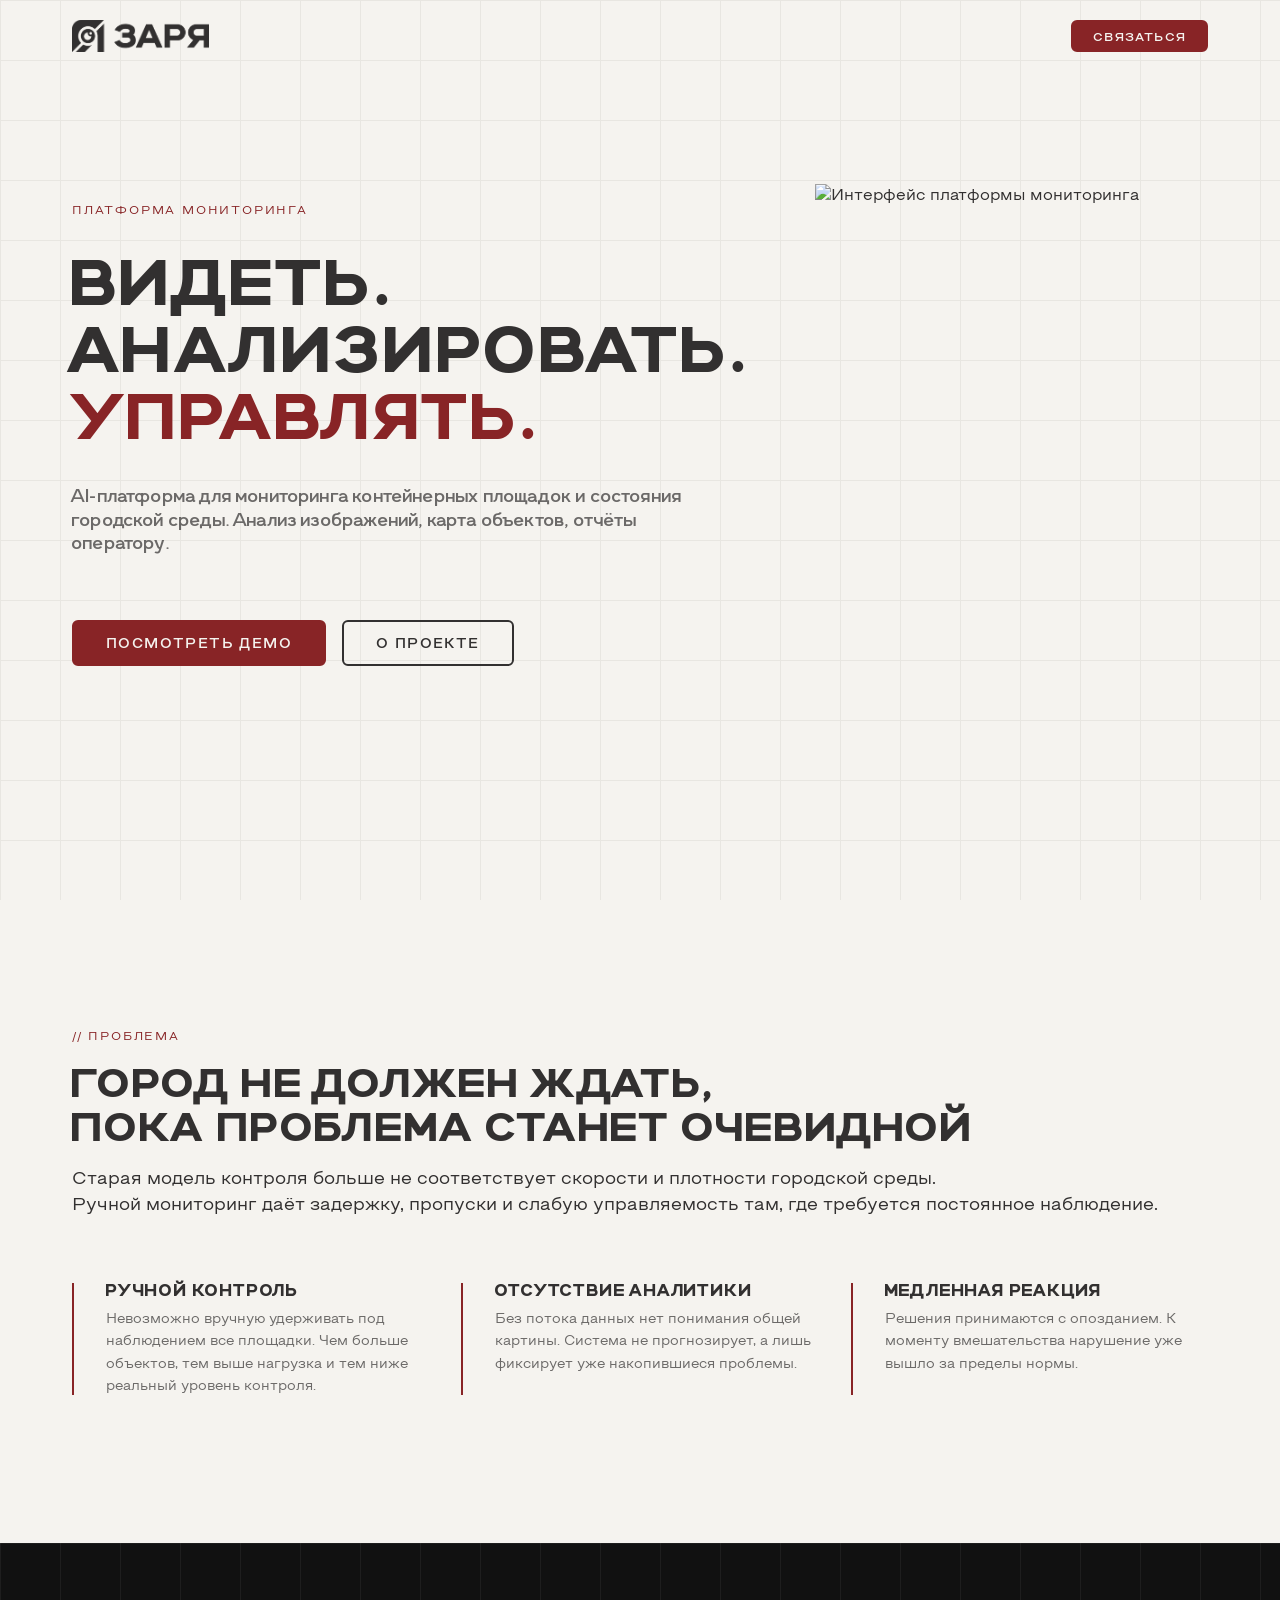
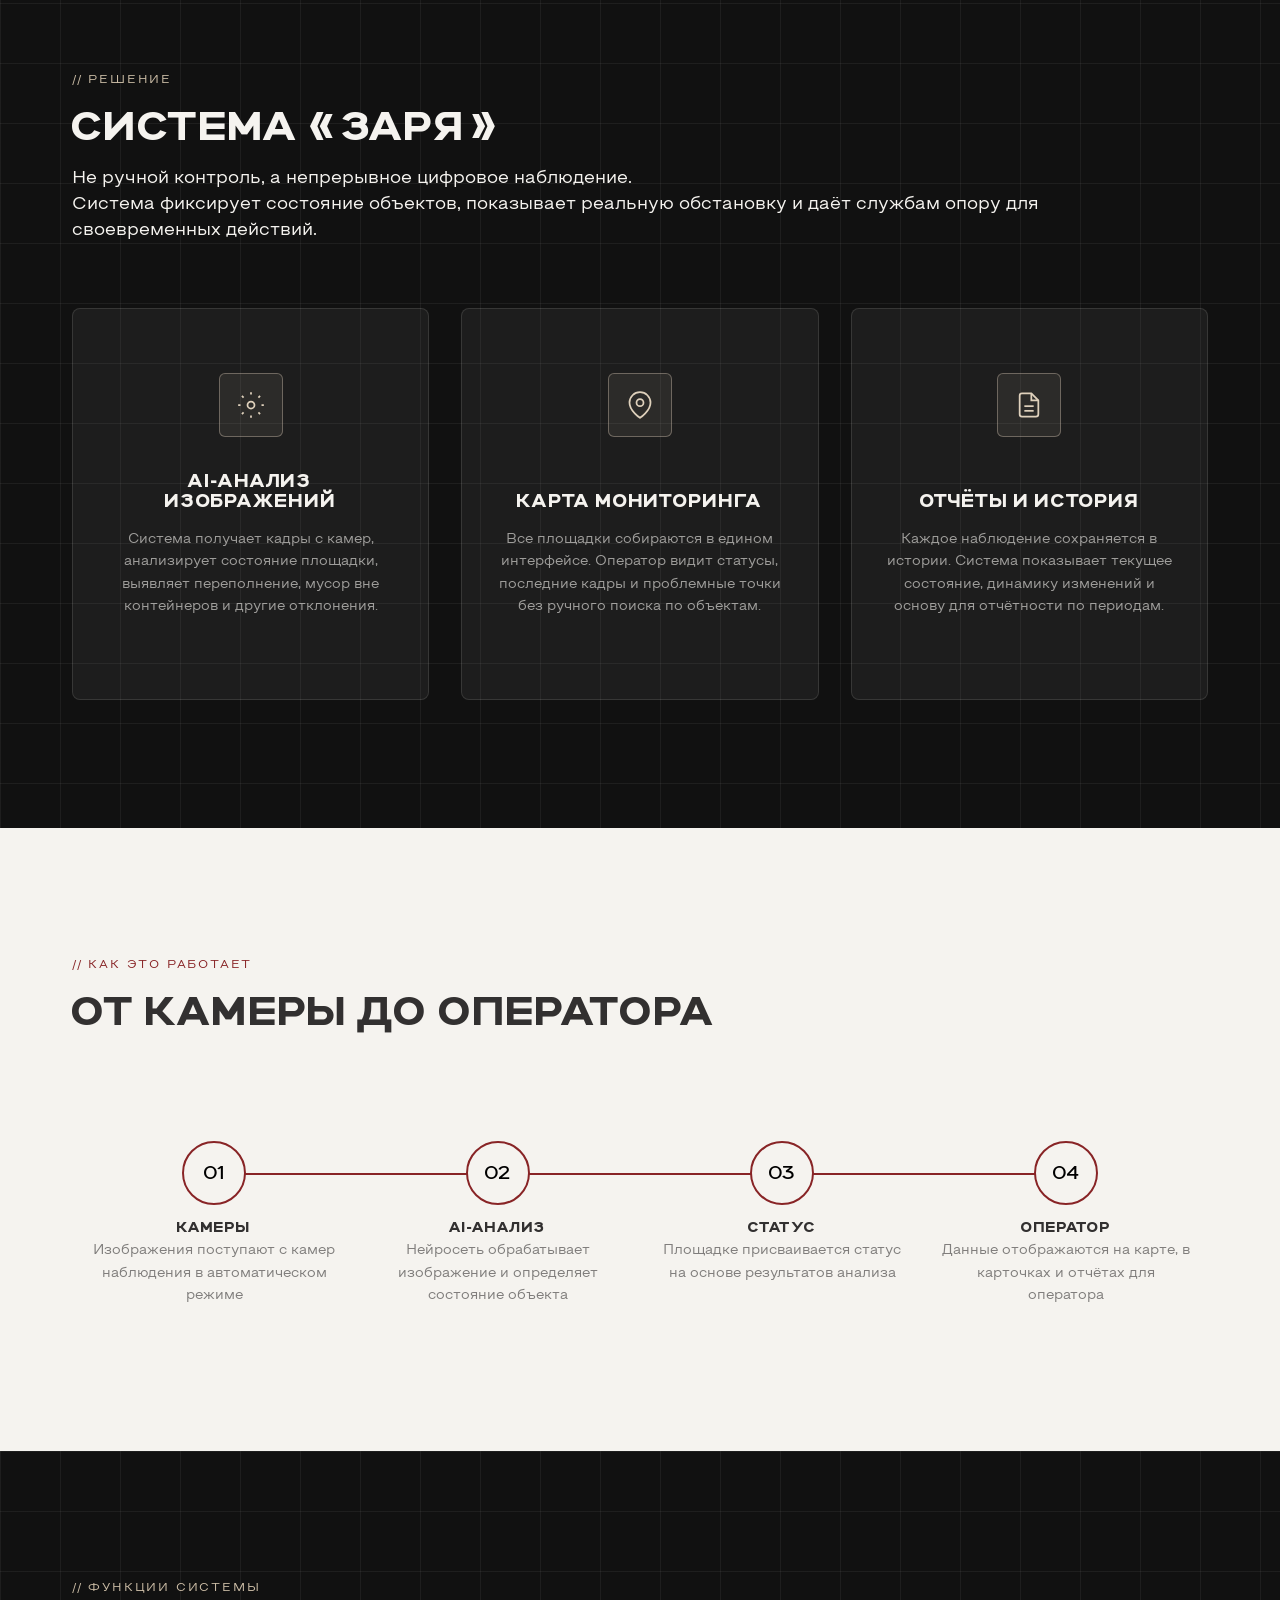
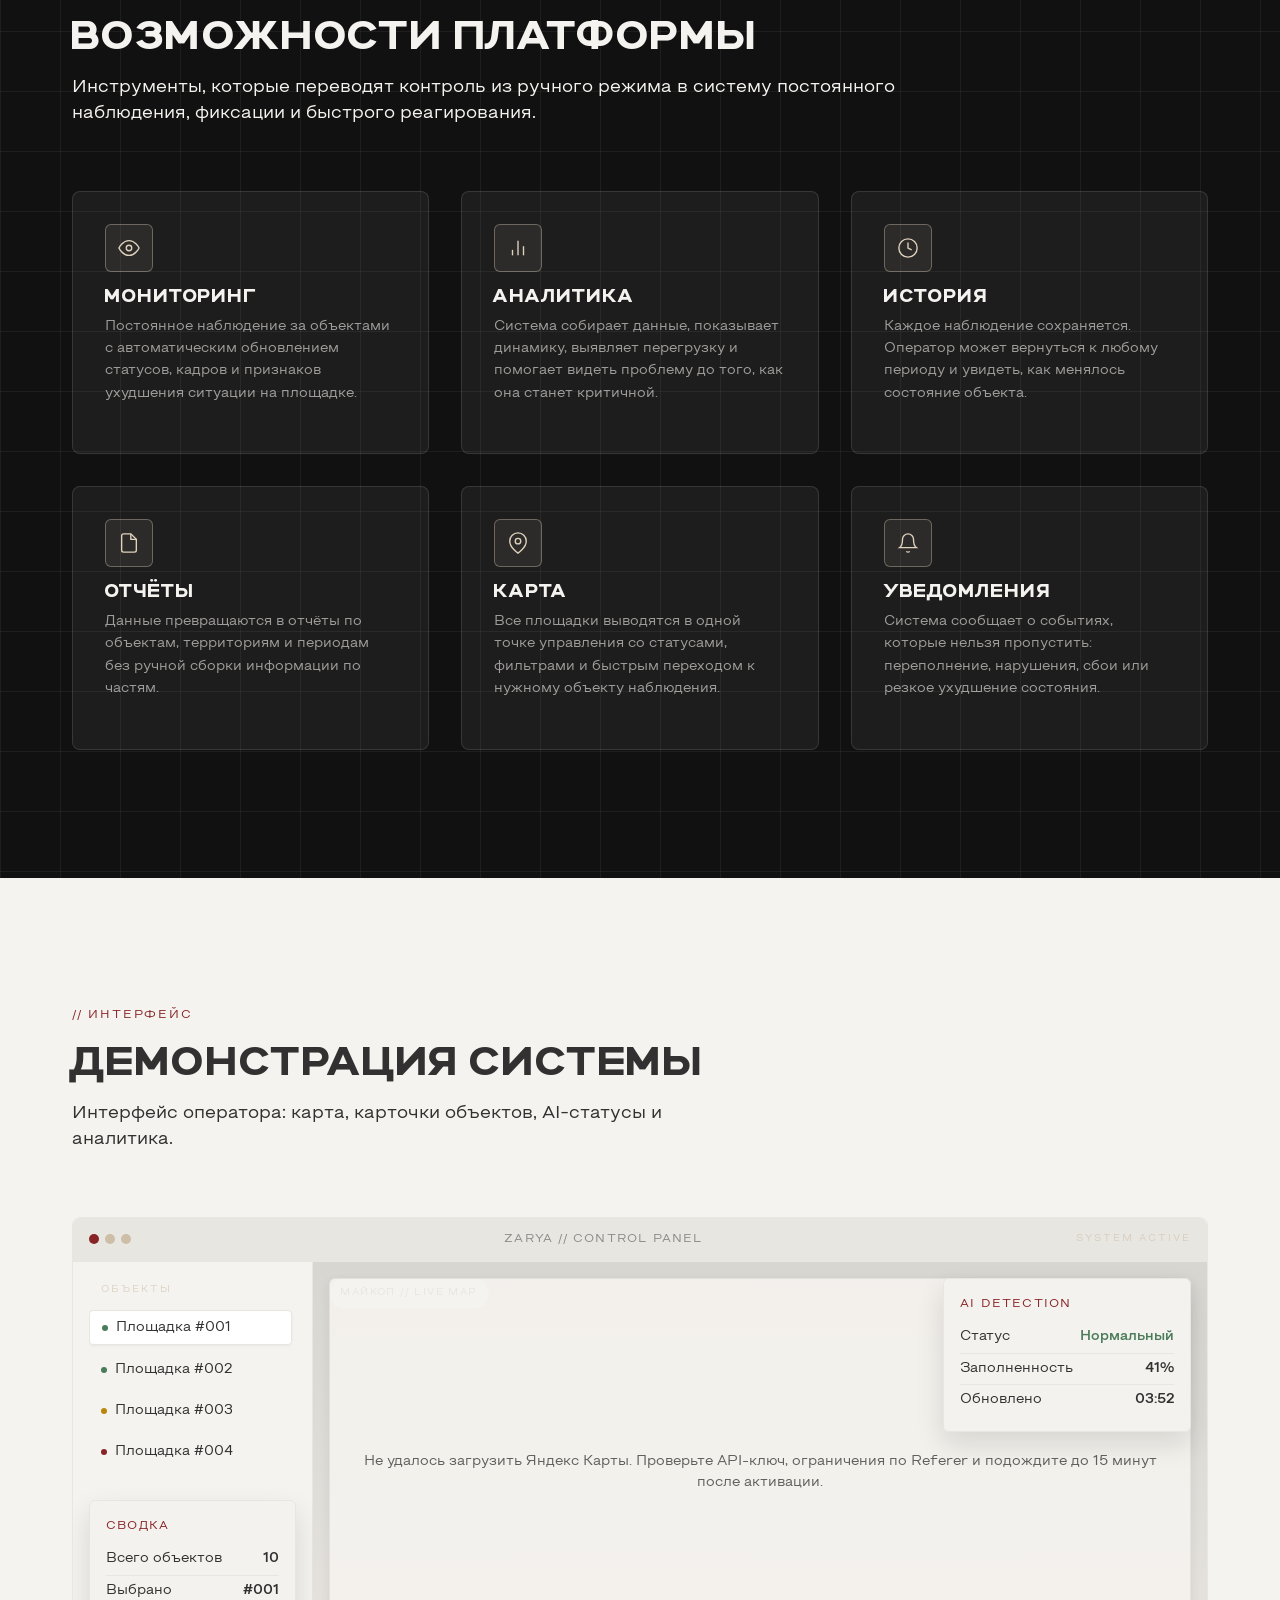
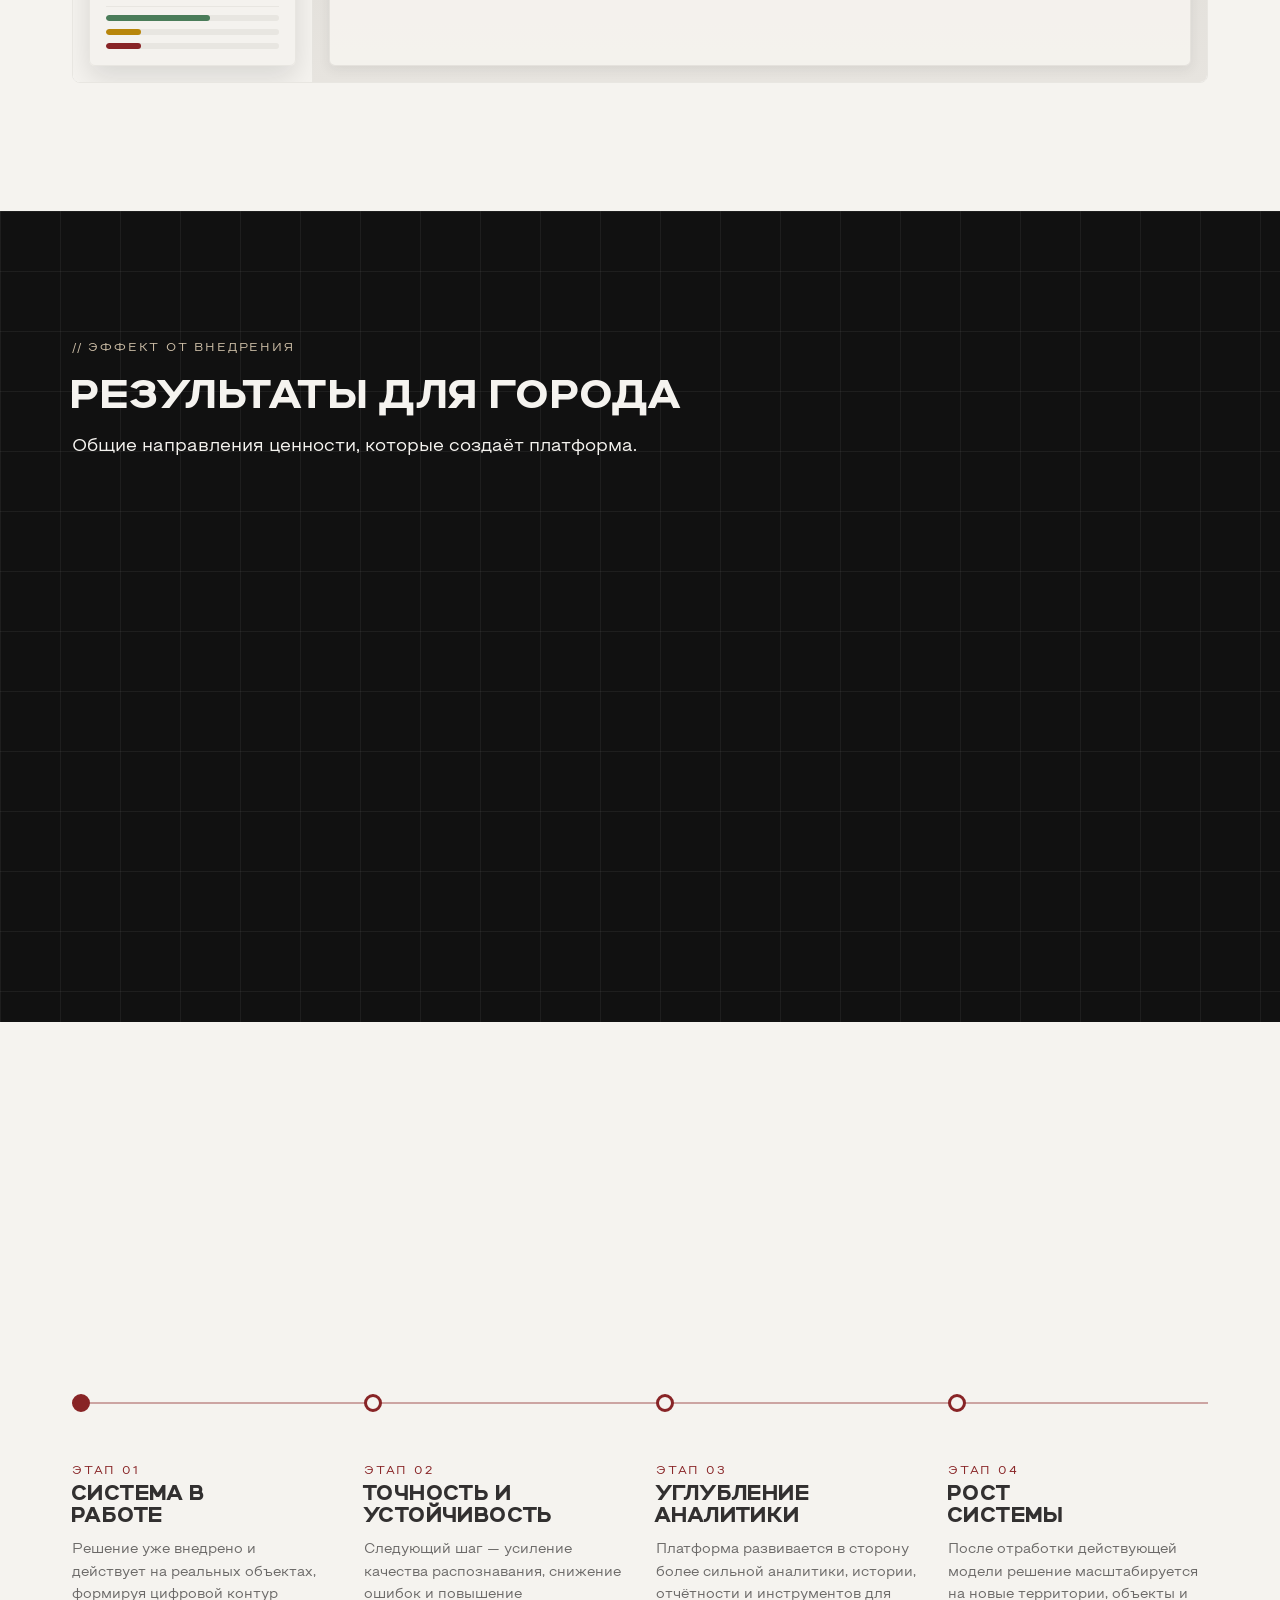
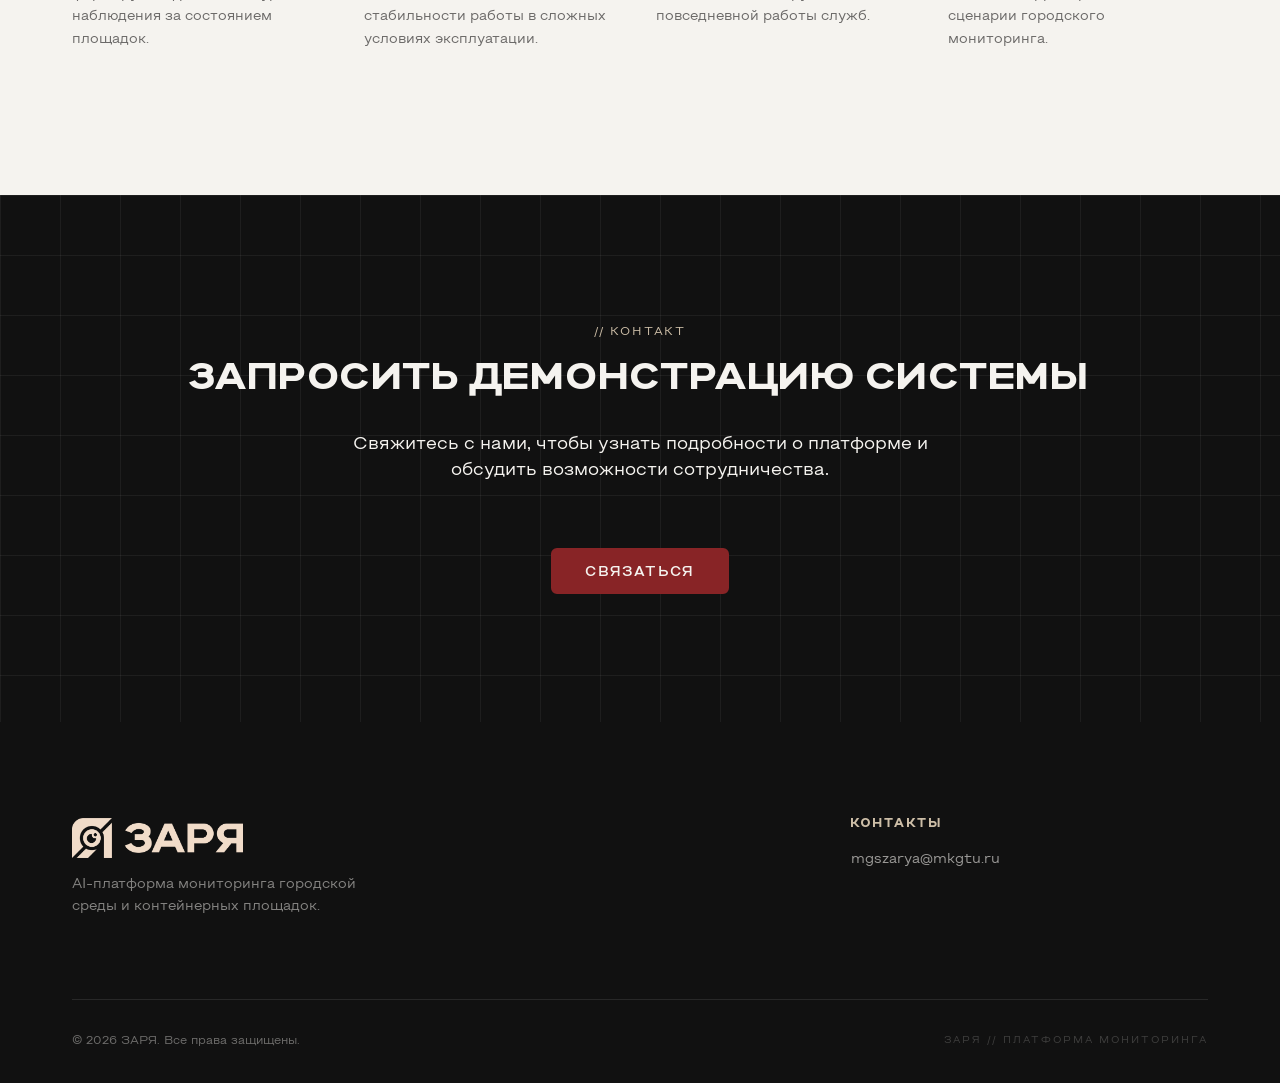
==== commit dbe1cf88: "Обновил карты на Яндекс Карты" ====
--- a/index.html
+++ b/index.html
@@ -6,10 +6,10 @@
   <meta name="description" content="ЗАРЯ — AI-платформа мониторинга городской среды и контейнерных площадок">
   <title>ЗАРЯ — Система мониторинга городской среды</title>
   <link rel="icon" type="image/png" href="assets/logo/Icon_logo_light.png">
+  <meta name="yandex-maps-api-key" content="f89b86d6-9516-4c17-b659-9fb5cebe7b42">
 
   <!-- Fonts -->
   <!-- Styles -->
-  <link rel="stylesheet" href="https://unpkg.com/leaflet@1.9.4/dist/leaflet.css" integrity="sha256-p4NxAoJBhIIN+hmNHrzRCf9tD/miZyoHS5obTRR9BMY=" crossorigin="">
   <link rel="stylesheet" href="css/variables.css">
   <link rel="stylesheet" href="css/base.css">
   <link rel="stylesheet" href="css/components.css">
@@ -357,7 +357,8 @@
 
             <!-- Map -->
             <div class="demo__map" id="demoMap">
-              <div class="demo__map-canvas" id="demoLeafletMap" aria-label="Интерактивная карта Майкопа"></div>
+              <div class="demo__map-canvas" id="demoYandexMap" aria-label="Интерактивная карта Майкопа"></div>
+              <div class="demo__map-status" id="demoMapStatus" hidden></div>
               <div class="demo__map-overlay" aria-hidden="true">
                 <div class="demo__map-badge">Майкоп // Live Map</div>
               </div>
@@ -531,7 +532,6 @@
   <!-- Scripts -->
   <script src="js/navigation.js"></script>
   <script src="js/animations.js"></script>
-  <script src="https://unpkg.com/leaflet@1.9.4/dist/leaflet.js" integrity="sha256-20nQCchB9co0qIjJZRGuk2/Z9VM+kNiyxNV1lvTlZBo=" crossorigin=""></script>
   <script src="js/main.js"></script>
 </body>
 </html>
--- a/css/sections.css
+++ b/css/sections.css
@@ -358,6 +358,32 @@
   inset: 0;
 }
 
+.demo__map [class*="ground-pane"] {
+  filter: grayscale(1) saturate(0) brightness(1.06) contrast(0.92);
+}
+
+.demo__map-status {
+  position: absolute;
+  inset: var(--space-sm);
+  z-index: 550;
+  display: flex;
+  align-items: center;
+  justify-content: center;
+  padding: var(--space-md);
+  border: 1px solid rgba(50, 48, 48, 0.08);
+  border-radius: var(--radius);
+  background-color: rgba(245, 243, 239, 0.9);
+  box-shadow: var(--shadow-md);
+  color: rgba(50, 48, 48, 0.76);
+  font-size: var(--text-sm);
+  line-height: 1.5;
+  text-align: center;
+}
+
+.demo__map-status[hidden] {
+  display: none;
+}
+
 .demo__map-overlay {
   position: absolute;
   inset: 0;
@@ -381,36 +407,11 @@
   color: rgba(50, 48, 48, 0.72);
 }
 
-.demo__map .leaflet-container {
-  width: 100%;
-  height: 100%;
-  background: transparent;
-  font-family: var(--font-body);
-}
-
-.demo__map .leaflet-tile-pane {
-  filter: grayscale(1) saturate(0) brightness(1.06) contrast(0.92);
-}
-
-.demo__map .leaflet-control-zoom {
-  border: 1px solid rgba(50, 48, 48, 0.1);
-  box-shadow: var(--shadow-md);
-}
-
-.demo__map .leaflet-control-zoom a {
-  color: var(--color-text);
-}
-
-.demo__map .leaflet-control-attribution {
-  background: rgba(255, 255, 255, 0.84);
-  color: rgba(50, 48, 48, 0.56);
-}
-
-.demo__map .leaflet-control-attribution a {
-  color: rgba(50, 48, 48, 0.72);
-}
-
 .demo__map-marker-wrap {
+  position: absolute;
+  width: 16px;
+  height: 16px;
+  transform: translate(-50%, -50%);
   background: transparent;
   border: none;
 }
@@ -444,22 +445,14 @@
 .demo__map-marker--warn { background-color: #b8860b; color: #b8860b; }
 .demo__map-marker--alert { background-color: var(--color-accent); color: var(--color-accent); }
 
-.demo__map-popup .leaflet-popup-content-wrapper {
-  border-radius: var(--radius-sm);
-  box-shadow: var(--shadow-md);
-}
-
-.demo__map-popup .leaflet-popup-content {
-  margin: 0;
-  padding: 0.65rem 0.75rem;
+.demo__map [class*="balloon__content"] {
+  font-family: var(--font-body);
   font-size: 0.75rem;
   line-height: 1.5;
 }
 
-.demo__map-popup strong {
-  display: block;
-  margin-bottom: 0.15rem;
-  font-size: 0.8125rem;
+.demo__map [class*="balloon__tail"]::after {
+  box-shadow: none;
 }
 
 .demo__map-label {
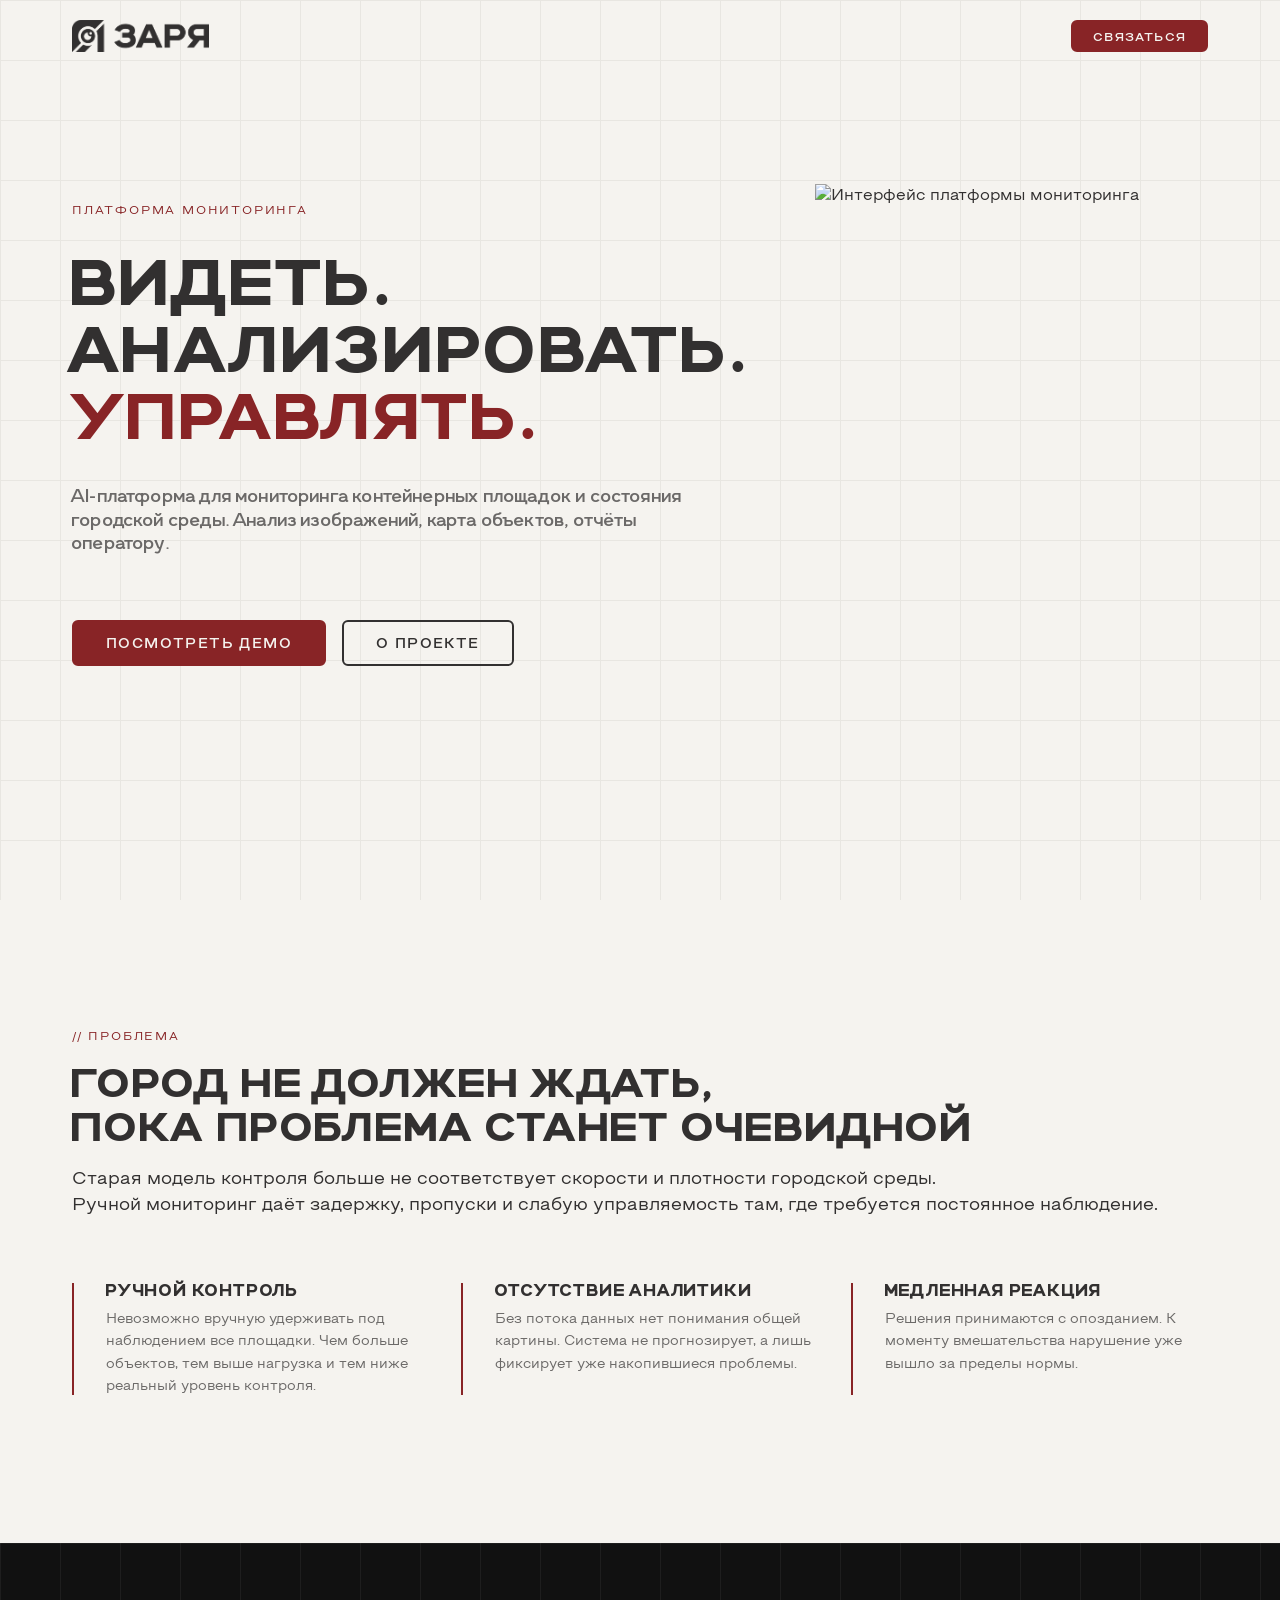
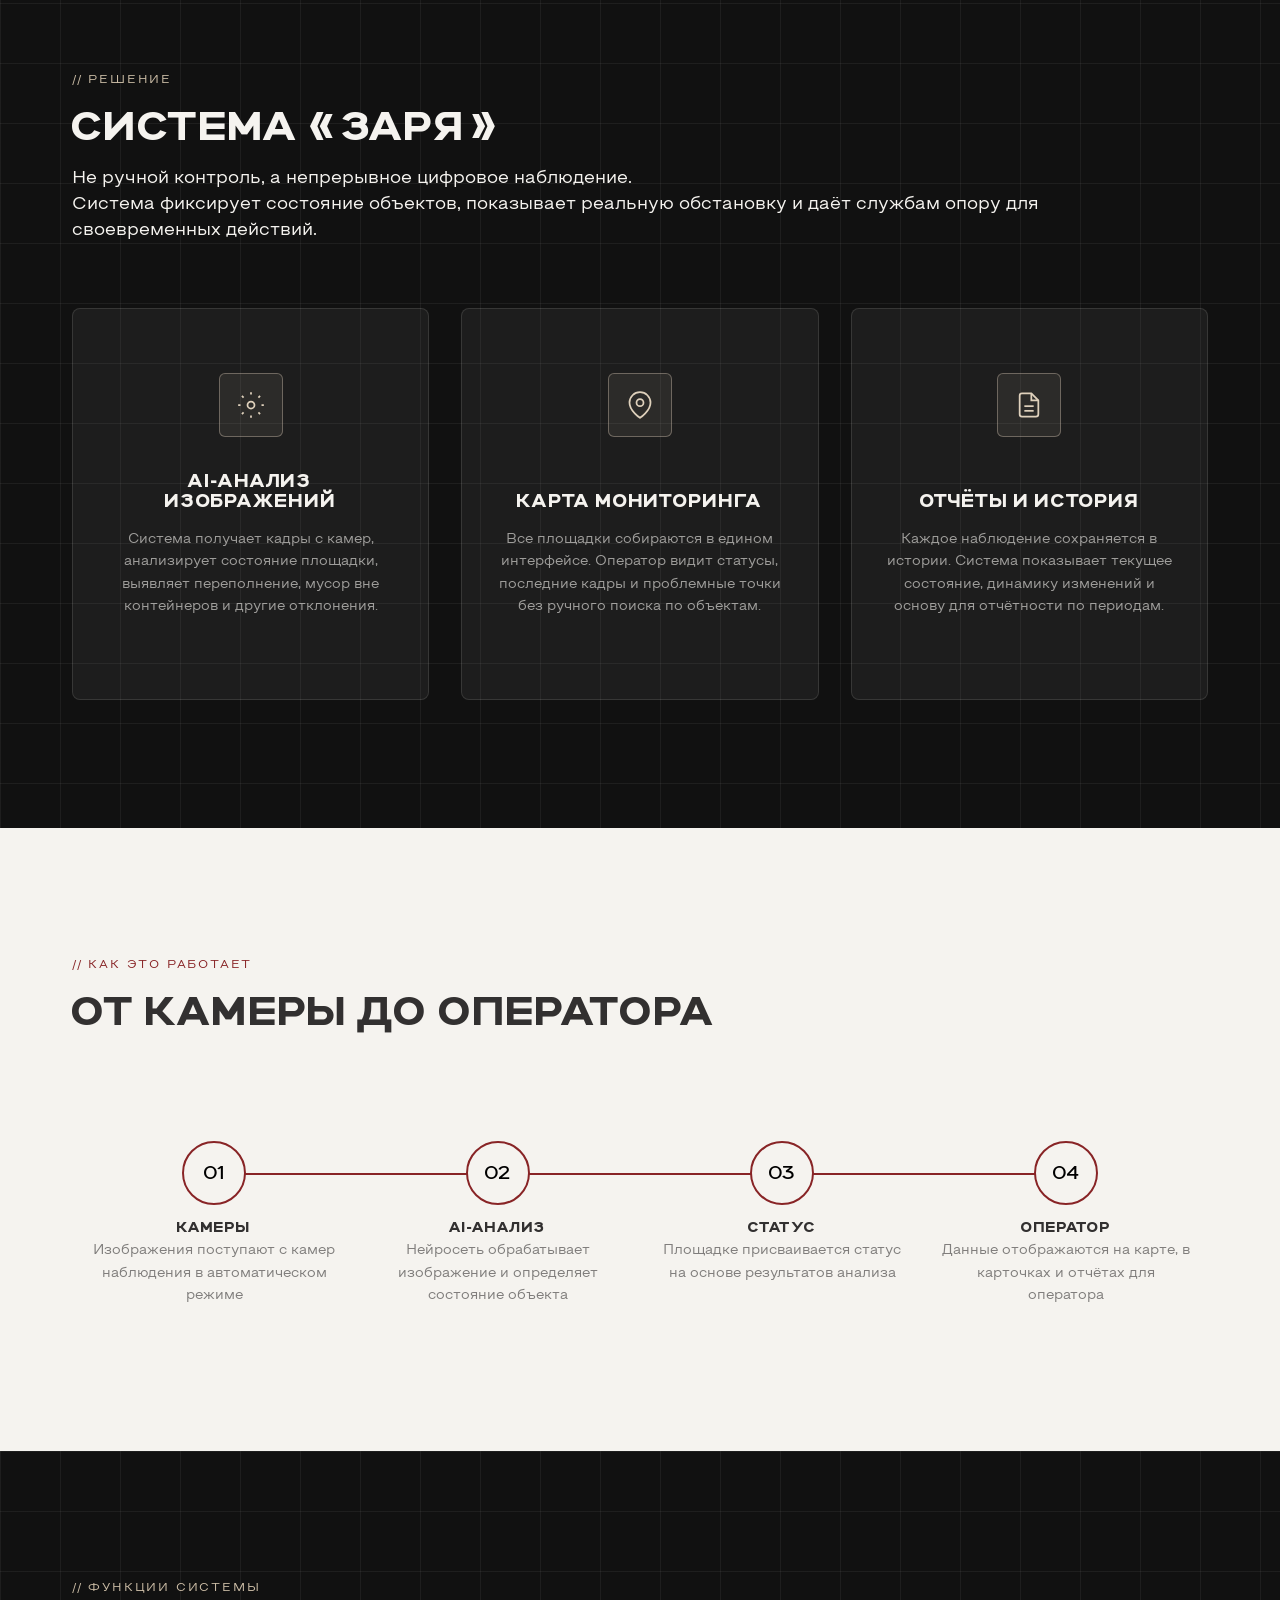
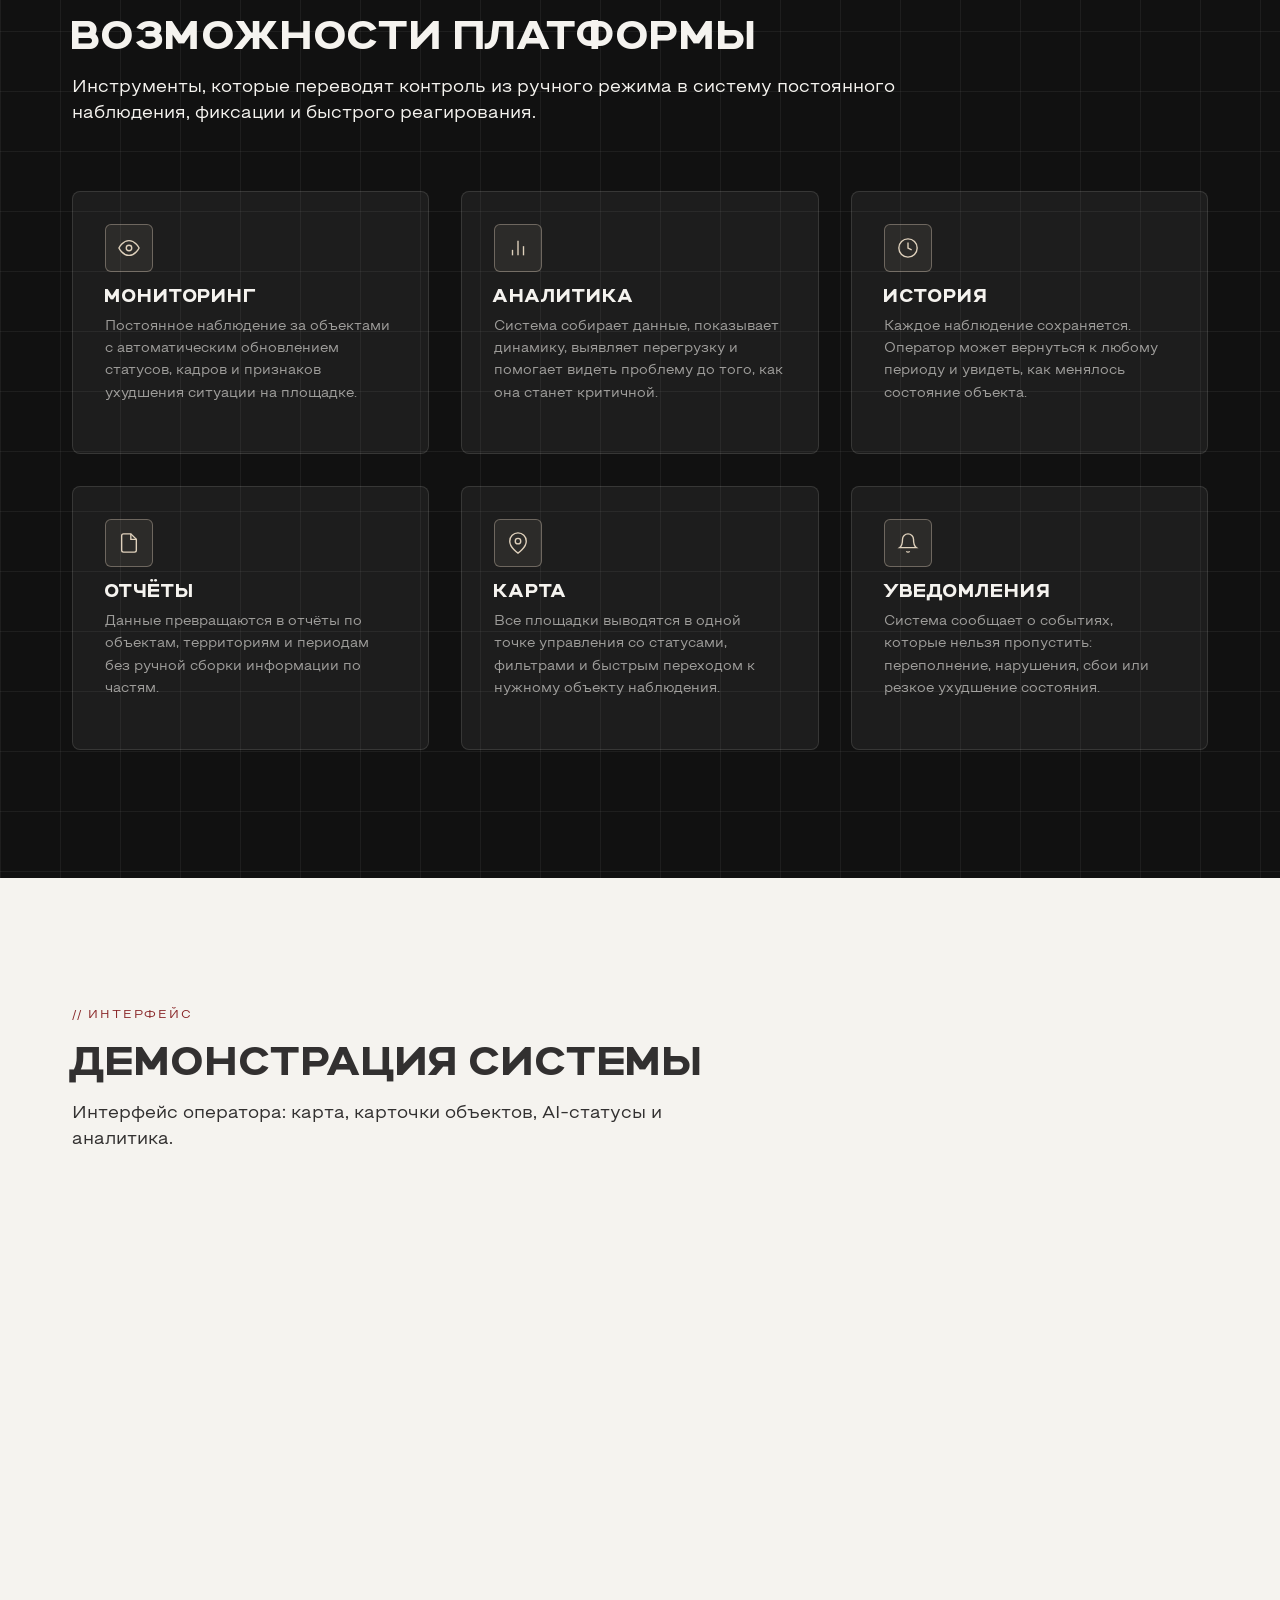
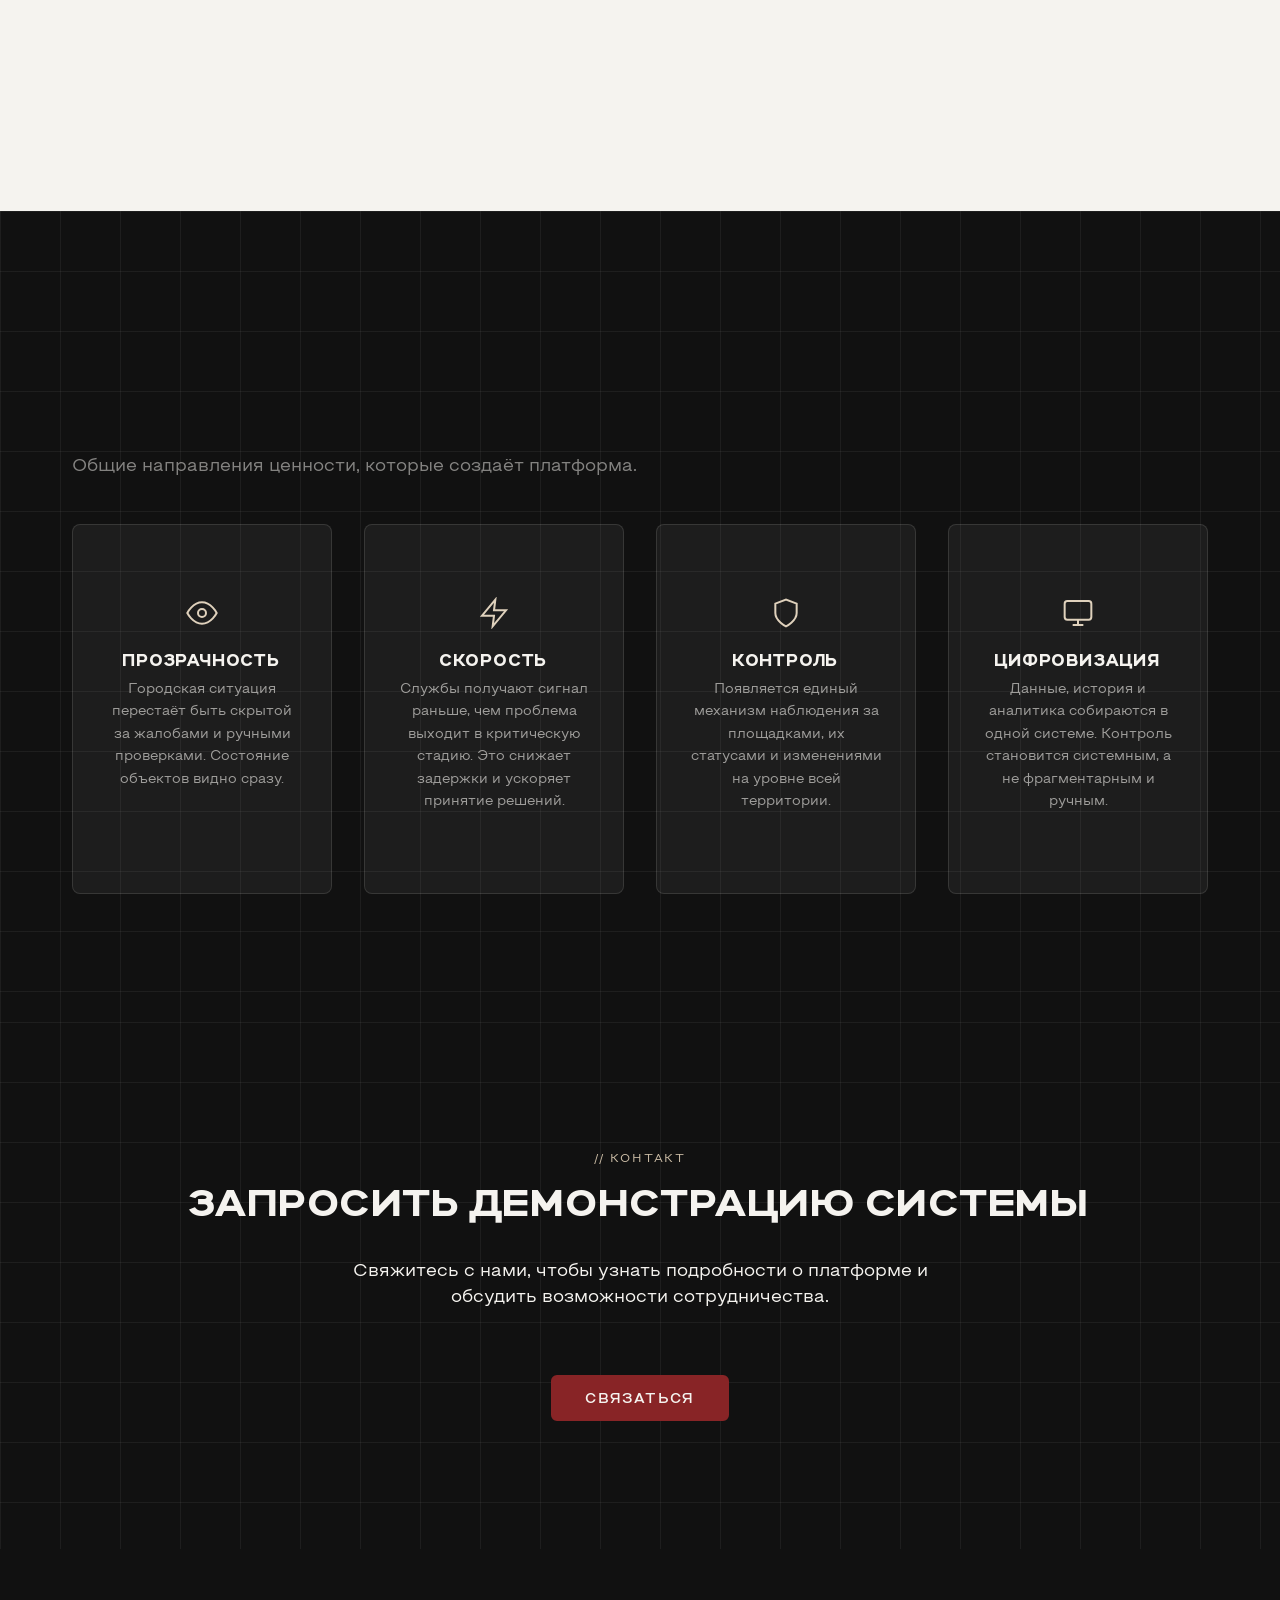
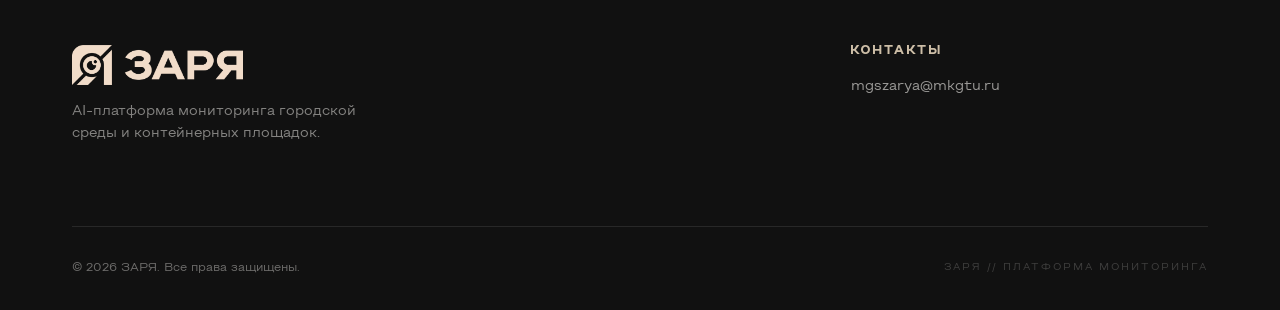
==== commit 73e53697: "Убрал блок "Планы развития"" ====
--- a/index.html
+++ b/index.html
@@ -440,48 +440,7 @@
       </div>
     </section>
 
-    <!-- ========== 08. ROADMAP ========== -->
-    <section class="section" id="roadmap">
-      <div class="container">
-        <span class="section-label fade-in">// План развития</span>
-        <h2 class="fade-in">План развития</h2>
-        <p class="section-subtitle fade-in">
-          Решение уже внедрено и действует на реальных объектах, формируя цифровой контур наблюдения за состоянием площадок.
-        </p>
-
-        <div class="roadmap__timeline fade-in">
-          <div class="roadmap__phase roadmap__phase--active fade-in">
-            <div class="roadmap__marker"></div>
-            <span class="roadmap__phase-label">ЭТАП 01</span>
-            <h3 class="roadmap__phase-title">СИСТЕМА В<br>РАБОТЕ</h3>
-            <p class="roadmap__phase-desc">Решение уже внедрено и действует на реальных объектах, формируя цифровой контур наблюдения за состоянием площадок.</p>
-          </div>
-
-          <div class="roadmap__phase fade-in">
-            <div class="roadmap__marker"></div>
-            <span class="roadmap__phase-label">ЭТАП 02</span>
-            <h3 class="roadmap__phase-title">ТОЧНОСТЬ И УСТОЙЧИВОСТЬ</h3>
-            <p class="roadmap__phase-desc">Следующий шаг — усиление качества распознавания, снижение ошибок и повышение стабильности работы в сложных условиях эксплуатации.</p>
-          </div>
-
-          <div class="roadmap__phase fade-in">
-            <div class="roadmap__marker"></div>
-            <span class="roadmap__phase-label">ЭТАП 03</span>
-            <h3 class="roadmap__phase-title">УГЛУБЛЕНИЕ АНАЛИТИКИ</h3>
-            <p class="roadmap__phase-desc">Платформа развивается в сторону более сильной аналитики, истории, отчётности и инструментов для повседневной работы служб.</p>
-          </div>
-
-          <div class="roadmap__phase fade-in">
-            <div class="roadmap__marker"></div>
-            <span class="roadmap__phase-label">ЭТАП 04</span>
-            <h3 class="roadmap__phase-title">РОСТ<br>СИСТЕМЫ</h3>
-            <p class="roadmap__phase-desc">После отработки действующей модели решение масштабируется на новые территории, объекты и сценарии городского мониторинга.</p>
-          </div>
-        </div>
-      </div>
-    </section>
-
-    <!-- ========== 09. CTA ========== -->
+    <!-- ========== 08. CTA ========== -->
     <section class="section section--dark cta" id="cta">
       <div class="container">
         <span class="section-label fade-in">// Контакт</span>
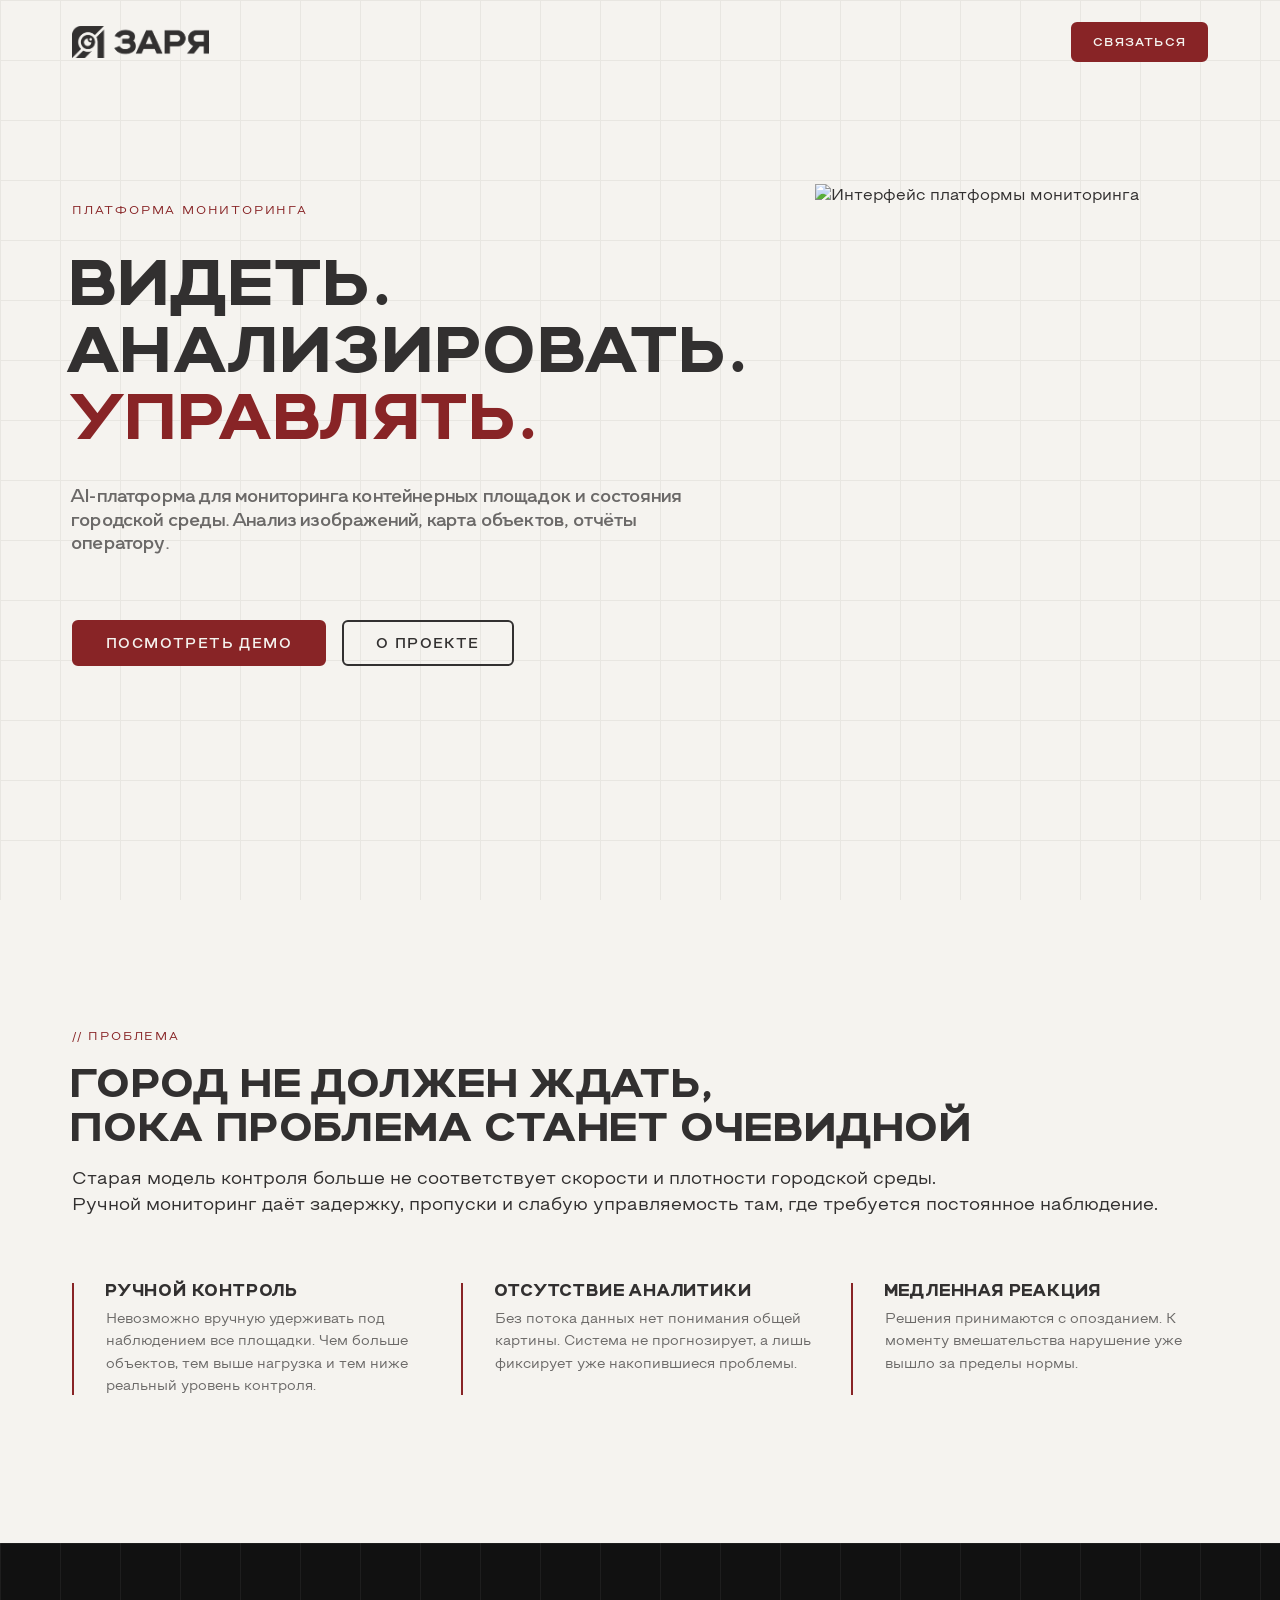
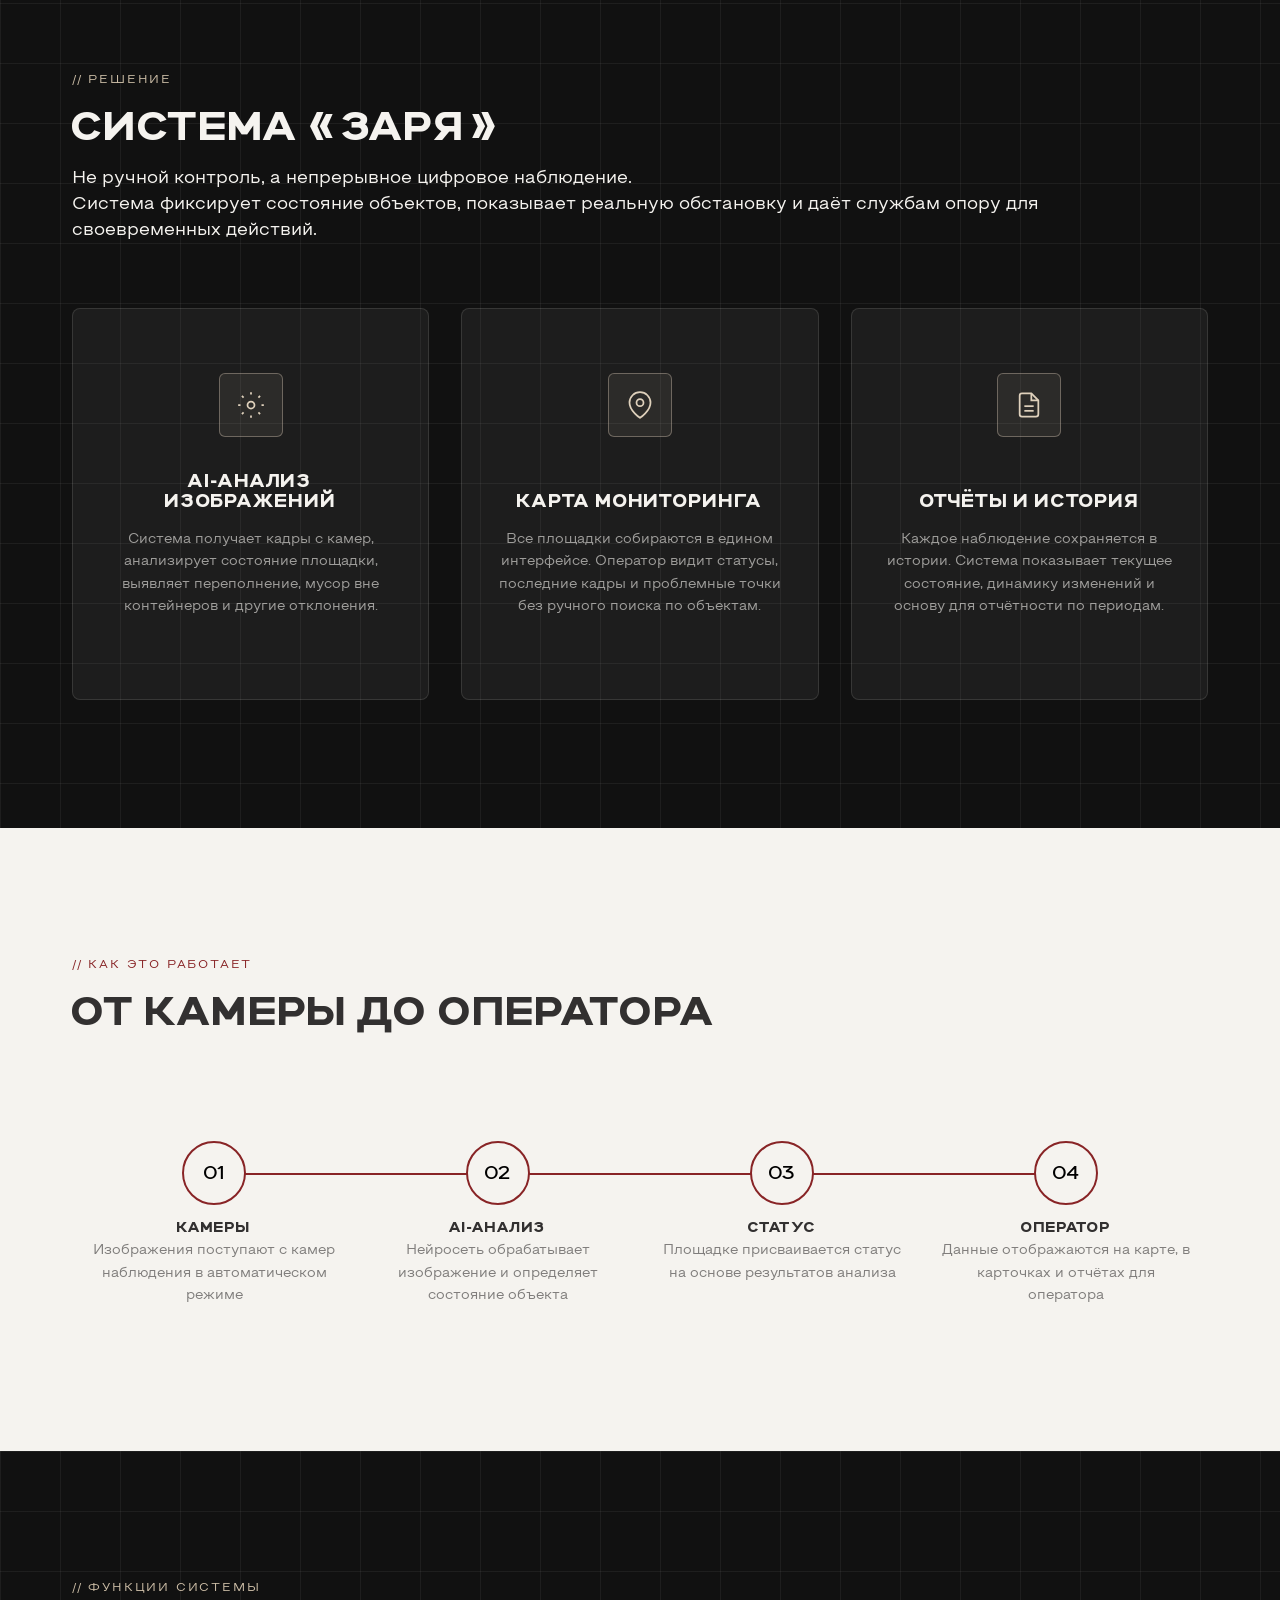
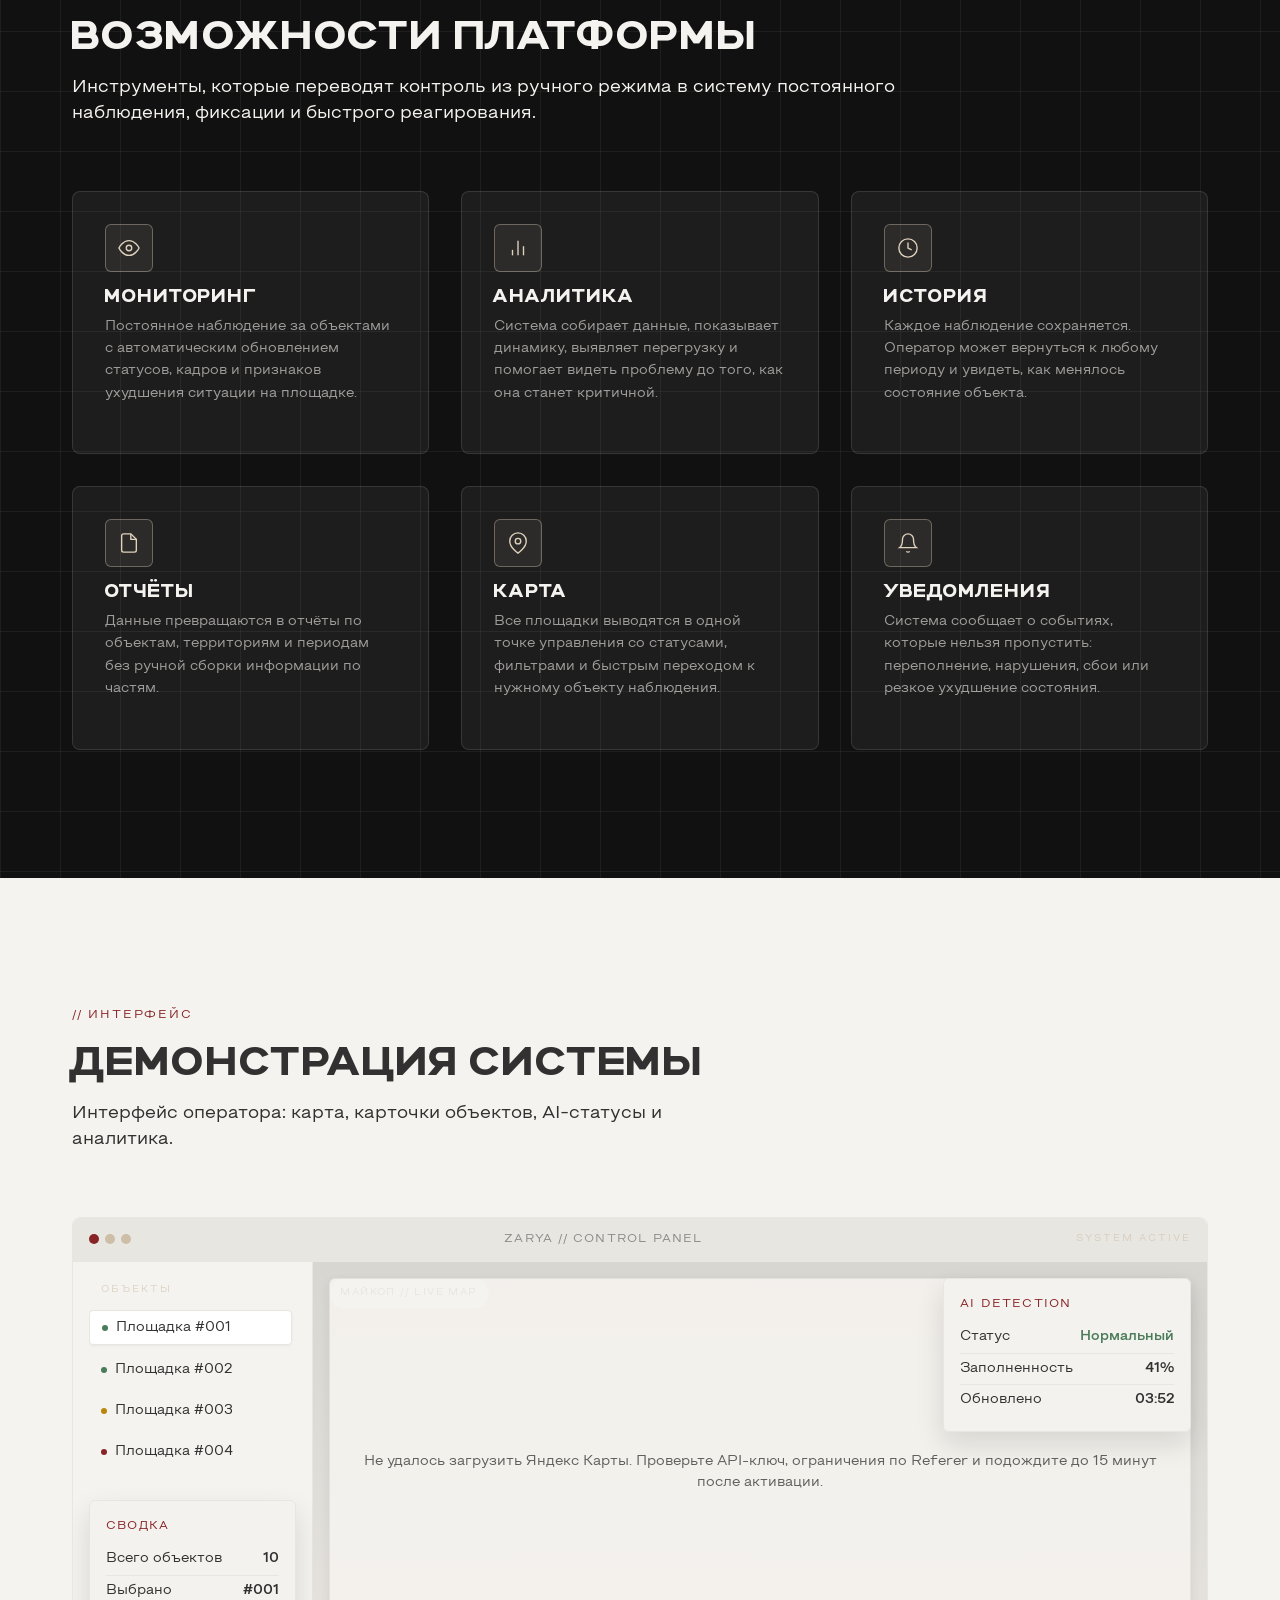
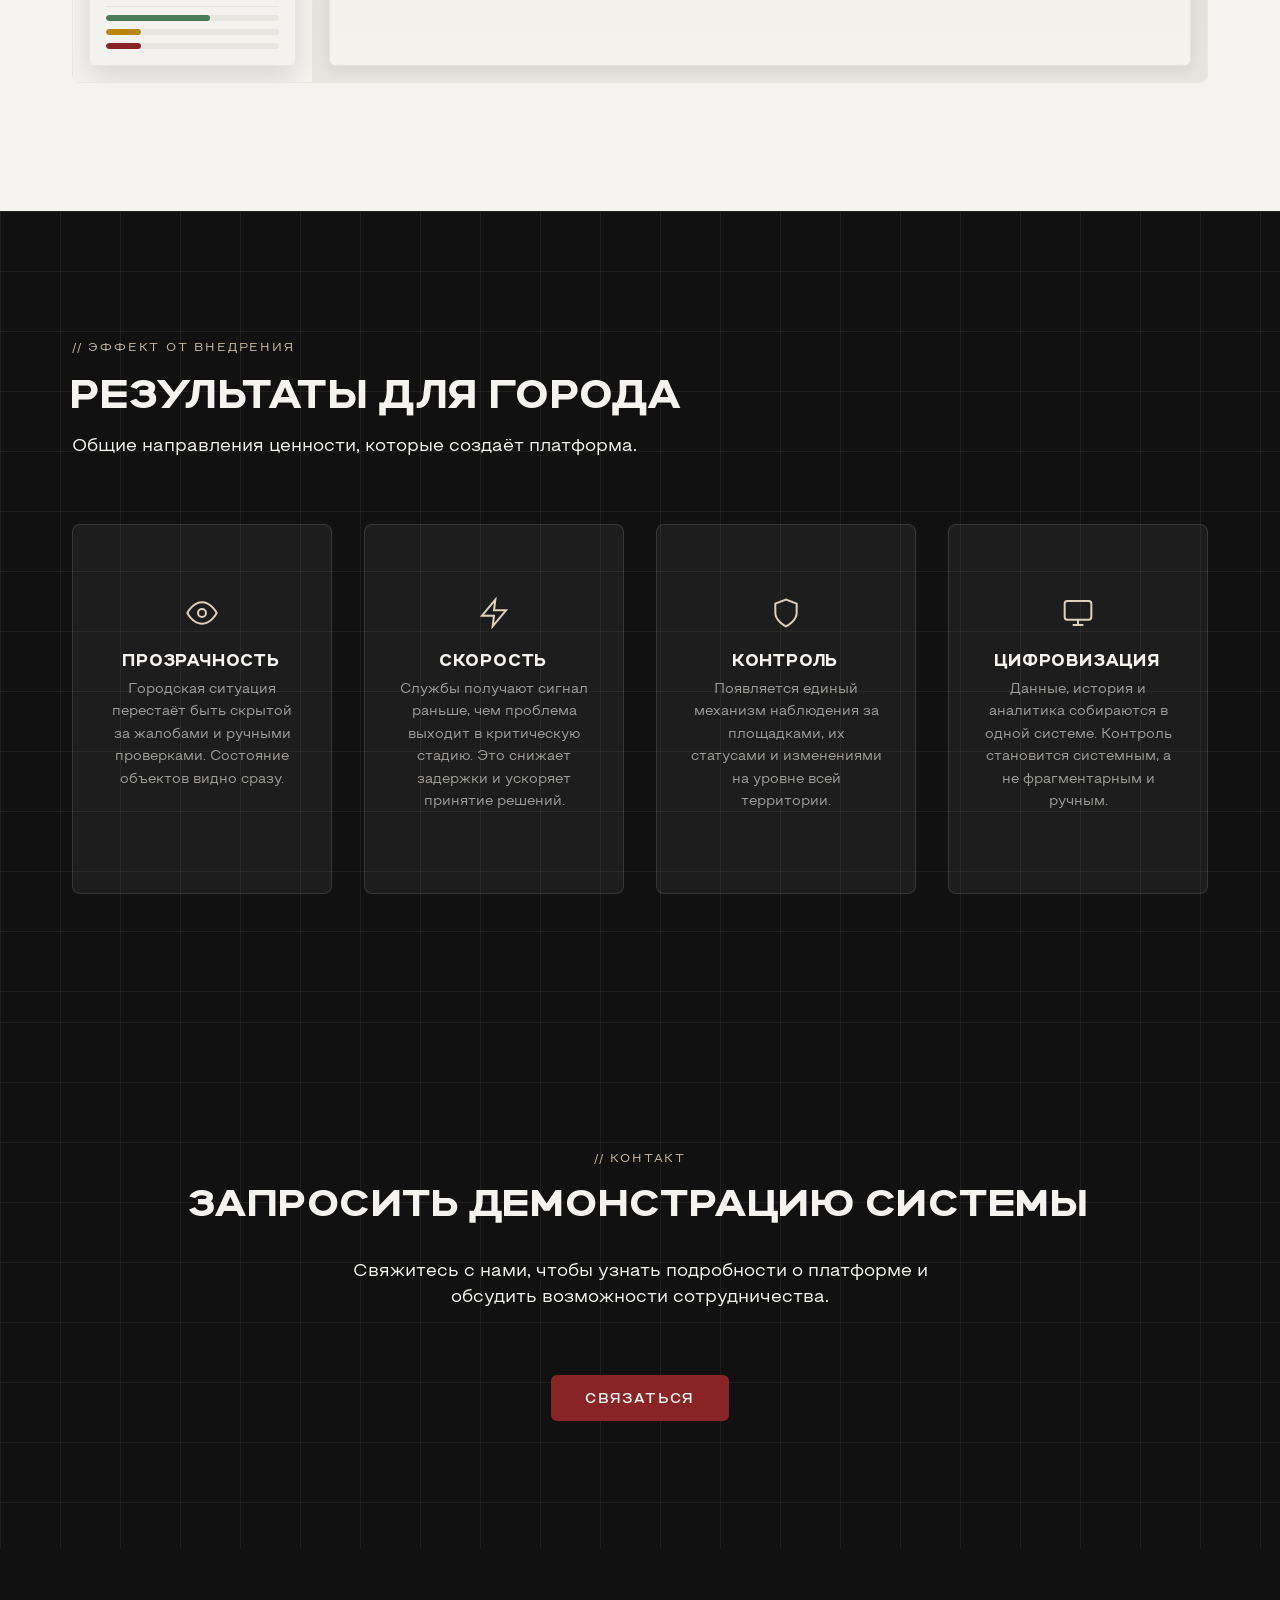
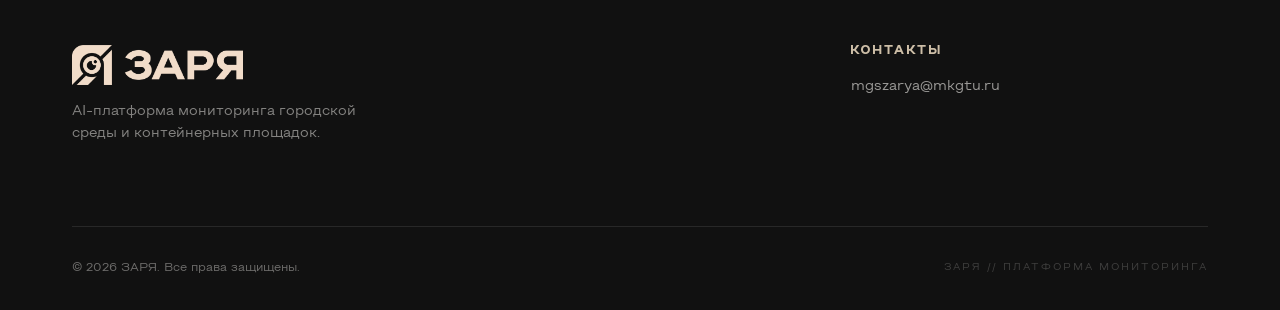
==== commit b9bbfa87: "Реализовал адаптацию под телефон" ====
--- a/index.html
+++ b/index.html
@@ -51,7 +51,7 @@
             AI-платформа для мониторинга контейнерных площадок и состояния городской среды. Анализ изображений, карта объектов, отчёты оператору.
           </p>
           <div class="hero__actions">
-            <a href="#demo-section" class="btn btn--primary"><span class="btn__label">Посмотреть демо</span></a>
+            <a href="#demo-section" class="btn btn--primary hero__demo-link"><span class="btn__label">Посмотреть демо</span></a>
             <a href="#solution" class="btn btn--outline"><span class="btn__label">О проекте</span></a>
           </div>
         </div>
--- a/css/base.css
+++ b/css/base.css
@@ -24,6 +24,7 @@
   line-height: var(--leading-normal);
   color: var(--color-text);
   cursor: default;
+  overflow-x: hidden;
   background-color: var(--color-bg);
   background-image:
     linear-gradient(var(--color-muted) 1px, transparent 1px),
--- a/css/layout.css
+++ b/css/layout.css
@@ -34,6 +34,8 @@
   display: flex;
   align-items: center;
   justify-content: space-between;
+  min-height: 2.75rem;
+  gap: 1rem;
 }
 
 .header__logo {
@@ -92,8 +94,16 @@
 }
 
 .nav__cta {
+  display: inline-flex;
+  align-items: center;
+  align-self: center;
   padding: 0.5rem 1.25rem;
   font-size: var(--text-xs);
+  min-height: 2.5rem;
+}
+
+.nav__cta .btn__label {
+  transform: translateY(1px);
 }
 
 /* Mobile menu toggle */
--- a/css/responsive.css
+++ b/css/responsive.css
@@ -1,8 +1,8 @@
 /* ============================================
-   ZARYA Responsive — Tablet & Mobile
+   ZARYA Responsive - Tablet & Mobile
    ============================================ */
 
-/* Tablet — 1024px */
+/* Tablet - 1024px */
 @media (max-width: 1024px) {
   :root {
     --space-section: 5rem;
@@ -11,6 +11,10 @@
   h1 { font-size: var(--text-5xl); }
   h2 { font-size: var(--text-3xl); }
 
+  .section-subtitle {
+    max-width: 100%;
+  }
+
   /* Header */
   .nav__list {
     gap: 1.25rem;
@@ -51,6 +55,7 @@
   /* Demo */
   .demo__body {
     grid-template-columns: 1fr;
+    height: auto;
     min-height: auto;
   }
 
@@ -89,7 +94,8 @@
   }
 
   .demo__map {
-    min-height: 280px;
+    grid-column: auto;
+    min-height: 320px;
   }
 
   .demo__panel {
@@ -121,18 +127,50 @@
   }
 }
 
-/* Mobile — 768px */
+/* Mobile - 768px */
 @media (max-width: 768px) {
   :root {
     --space-section: 4rem;
     --container-padding: 1.25rem;
   }
 
+  body,
+  .section--dark {
+    background-size: 48px 48px;
+  }
+
   h1 { font-size: var(--text-4xl); }
   h2 { font-size: var(--text-2xl); }
   h3 { font-size: var(--text-xl); }
 
+  p,
+  .section-subtitle,
+  .card__text,
+  .step__desc,
+  .impact__text,
+  .cta__text,
+  .footer__desc {
+    max-width: none;
+  }
+
+  .section-subtitle {
+    font-size: var(--text-base);
+    margin-bottom: var(--space-md);
+  }
+
   /* Header */
+  .header {
+    padding: 1rem 0;
+  }
+
+  .header--scrolled {
+    padding: 0.75rem 0;
+  }
+
+  .header__inner {
+    min-height: 2.5rem;
+  }
+
   .nav__toggle {
     display: flex;
   }
@@ -162,7 +200,9 @@
   }
 
   .nav__cta {
-    margin-top: var(--space-sm);
+    margin-top: 0;
+    padding: 0.625rem 1rem;
+    min-height: 2.35rem;
   }
 
   .header__logo-image {
@@ -171,37 +211,100 @@
 
   .footer__logo-image {
     height: 2.125rem;
+  }
+
+  .scroll-top {
+    display: none !important;
+  }
+
+  .hero__demo-link,
+  #demo-section {
+    display: none !important;
+  }
+
+  /* Shared cards */
+  .card {
+    padding: 1.25rem;
+  }
+
+  .card__title {
+    font-size: var(--text-base);
   }
 
   /* Hero */
   .hero {
     min-height: auto;
-    padding-top: 7rem;
+    padding-top: 6.5rem;
     padding-bottom: var(--space-lg);
   }
 
+  .hero__inner {
+    gap: 1.5rem;
+  }
+
+  .hero__title {
+    font-size: clamp(2.5rem, 13vw, 4rem);
+    line-height: 1.02;
+    margin-bottom: 1.25rem;
+  }
+
+  .hero__subtitle {
+    font-size: var(--text-base);
+    line-height: 1.45;
+    margin-bottom: var(--space-md);
+  }
+
   .hero__visual {
-    height: 280px;
+    height: auto;
+    margin-top: 0.25rem;
   }
 
   .hero__image {
-    width: 100%;
-    height: 100%;
+    width: min(100%, 420px);
+    max-height: none;
+    object-fit: contain;
+    margin: 0 auto;
   }
 
   .hero__actions {
     flex-direction: column;
+    gap: 0.75rem;
   }
 
   .hero__actions .btn {
+    width: 100%;
     text-align: center;
     justify-content: center;
   }
 
+  /* Problem */
+  .problem__card {
+    column-gap: 0.875rem;
+  }
+
+  .problem__card::before {
+    height: 100%;
+    min-height: 96px;
+  }
+
+  .problem__content {
+    min-height: auto;
+  }
+
+  /* Solution */
+  .solution__card {
+    grid-template-rows: auto auto 1fr;
+    padding: 1.5rem 1.25rem;
+  }
+
   /* Steps */
+  .steps {
+    margin-top: var(--space-md);
+  }
+
   .steps__track {
     grid-template-columns: 1fr;
-    gap: var(--space-md);
+    gap: 1.25rem;
   }
 
   .steps__track::before {
@@ -216,14 +319,22 @@
   .step {
     text-align: left;
     display: grid;
-    grid-template-columns: 64px 1fr;
+    grid-template-columns: 56px 1fr;
     gap: var(--space-sm);
     align-items: start;
     padding: 0;
   }
 
   .step__number {
+    width: 56px;
+    height: 56px;
+    font-size: var(--text-base);
+    padding-top: 0.08em;
     margin: 0;
+  }
+
+  .step__title {
+    margin-top: 0.15rem;
   }
 
   .step__arrow {
@@ -233,61 +344,123 @@
   /* Features */
   .features__grid {
     grid-template-columns: 1fr;
+    gap: 0.875rem;
+  }
+
+  /* Demo */
+  .demo__window {
+    margin-top: var(--space-md);
+  }
+
+  .demo__titlebar {
+    flex-wrap: wrap;
+    gap: 0.5rem;
+    align-items: center;
+  }
+
+  .demo__title-text {
+    order: 3;
+    width: 100%;
+    text-align: left;
+    font-size: 0.625rem;
+    letter-spacing: 0.12em;
+  }
+
+  .demo__body {
+    height: auto;
+  }
+
+  .demo__sidebar {
+    padding: 0.75rem;
+  }
+
+  .demo__sidebar-list {
+    gap: 0.5rem;
+  }
+
+  .demo__sidebar-item {
+    min-width: 160px;
+  }
+
+  .demo__sidebar-summary {
+    margin-top: 0;
+  }
+
+  .demo__map {
+    grid-column: auto;
+    min-height: 360px;
+  }
+
+  .demo__map-badge {
+    max-width: calc(100% - 1.5rem);
+    font-size: 0.5625rem;
+    letter-spacing: 0.12em;
+  }
+
+  .demo__panel {
+    flex-direction: column;
+    gap: 0.75rem;
+    overflow: visible;
+    padding: 0.75rem;
+  }
+
+  .demo__panel-card {
+    min-width: 0;
+  }
+
+  .demo__panel-row {
+    gap: 1rem;
+    font-size: 0.8125rem;
+  }
+
+  .demo__panel-value {
+    text-align: right;
   }
 
   /* Impact */
   .impact__grid {
     grid-template-columns: 1fr;
-  }
-
-  /* Roadmap */
-  .roadmap__timeline {
-    grid-template-columns: 1fr;
-    padding-left: 2rem;
-  }
-
-  .roadmap__timeline::before {
-    top: 0;
-    bottom: 0;
-    left: 0;
-    right: auto;
-    width: 2px;
-    height: auto;
-    transform: scaleY(0);
-    transform-origin: top center;
-  }
-
-  .roadmap__timeline.visible::before {
-    transform: scaleY(1);
-  }
-
-  .roadmap__phase {
-    padding-top: 0;
-    padding-left: var(--space-md);
-    padding-bottom: var(--space-lg);
-  }
-
-  .roadmap__marker {
-    top: 0;
-    left: -2rem;
-    transform: translateX(-1px);
-  }
-
-  .roadmap__phase-title {
-    font-size: var(--text-xl);
-    min-height: auto;
+    gap: 0.875rem;
+  }
+
+  .impact__item {
+    padding: 1.5rem 1.25rem;
   }
 
   /* CTA */
+  .cta {
+    text-align: left;
+  }
+
+  .cta .container {
+    max-width: none;
+  }
+
   .cta__title {
-    width: auto;
+    display: block;
+    width: 100%;
     max-width: 12ch;
     white-space: normal;
+    font-size: clamp(2rem, 9vw, 2.8rem);
+    margin: 0 0 1rem;
+    text-align: left;
+  }
+
+  .cta__text {
+    font-size: var(--text-base);
+    max-width: 34ch;
+    margin: 0 0 var(--space-md);
   }
 
   .cta__actions {
     flex-direction: column;
-    align-items: center;
+    align-items: stretch;
+    gap: 0.75rem;
+  }
+
+  .cta__actions .btn {
+    width: 100%;
+    min-width: 0;
   }
 
   /* Footer */
@@ -301,34 +474,195 @@
     gap: var(--space-sm);
     text-align: center;
   }
+
+  .footer__desc {
+    max-width: none;
+  }
+
+  .footer__link {
+    overflow-wrap: anywhere;
+  }
+
+  .footer__sys {
+    font-size: 0.5625rem;
+    letter-spacing: 0.12em;
+  }
 }
 
-/* Small mobile — 480px */
+/* Small mobile - 480px */
 @media (max-width: 480px) {
+  :root {
+    --container-padding: 1rem;
+  }
+
+  body,
+  .section--dark {
+    background-size: 40px 40px;
+  }
+
   h1 { font-size: var(--text-3xl); }
   h2 { font-size: var(--text-xl); }
 
+  .header {
+    padding: 0.875rem 0;
+  }
+
+  .header--scrolled {
+    padding: 0.675rem 0;
+  }
+
+  .header__logo-image {
+    height: 1.5rem;
+  }
+
+  .nav__cta {
+    padding: 0.6rem 0.9rem;
+    font-size: 0.6875rem;
+    min-height: 2.2rem;
+  }
+
+  .hero {
+    padding-top: 6rem;
+  }
+
+  .hero__inner {
+    gap: 1.25rem;
+  }
+
+  .hero__label {
+    margin-bottom: 0.75rem;
+  }
+
+  .hero__title {
+    font-size: clamp(1.85rem, 10.8vw, 2.2rem);
+    line-height: 0.96;
+    letter-spacing: 0.01em;
+    margin-bottom: 0.875rem;
+  }
+
+  .hero__subtitle {
+    font-size: 0.9rem;
+    line-height: 1.38;
+    margin-bottom: 0.875rem;
+  }
+
+  .hero__actions {
+    gap: 0.625rem;
+  }
+
+  .hero__actions .btn {
+    padding-inline: 1.25rem;
+  }
+
+  .hero__image {
+    width: min(76vw, 270px);
+  }
+
   .scroll-top {
-    right: 1rem;
-    bottom: 4.5rem;
-    width: 3rem;
-    height: 3rem;
+    right: calc(1.95rem + env(safe-area-inset-right, 0px));
+    bottom: 6.75rem;
+    width: 2.55rem;
+    height: 2.55rem;
   }
 
   .scroll-top--down {
-    bottom: 1rem;
+    bottom: 3.8rem;
   }
 
   .hero__mock-content {
     grid-template-columns: 1fr;
   }
 
+  .problem__card::before {
+    min-height: 84px;
+  }
+
+  .step {
+    grid-template-columns: 48px 1fr;
+    gap: 0.75rem;
+  }
+
+  .steps__track::before {
+    left: 24px;
+  }
+
+  .step__number {
+    width: 48px;
+    height: 48px;
+    font-size: 0.95rem;
+  }
+
+  .demo__titlebar {
+    padding: 0.625rem 0.75rem;
+  }
+
+  .demo__title-text {
+    line-height: 1.4;
+  }
+
+  .demo__sidebar-item {
+    min-width: 148px;
+    font-size: 0.8125rem;
+  }
+
+  .demo__map {
+    min-height: 300px;
+  }
+
+  .demo__panel {
+    padding: 0.625rem;
+  }
+
+  .demo__panel-row {
+    font-size: 0.78125rem;
+  }
+
   .solution__grid {
     grid-template-columns: 1fr;
   }
+
+  .cta__title {
+    max-width: 11ch;
+    font-size: clamp(1.8rem, 8.8vw, 2.25rem);
+  }
+
+  .cta__text {
+    max-width: none;
+  }
 }
 
-/* Animations — fade in on scroll */
+@media (max-width: 380px) {
+  .scroll-top {
+    right: calc(2.35rem + env(safe-area-inset-right, 0px));
+    bottom: 6.85rem;
+    width: 2.45rem;
+    height: 2.45rem;
+  }
+
+  .scroll-top--down {
+    bottom: 4rem;
+  }
+
+  .hero__title {
+    font-size: clamp(1.65rem, 10.4vw, 1.95rem);
+    line-height: 0.96;
+  }
+
+  .hero__subtitle {
+    font-size: 0.875rem;
+  }
+
+  .hero__image {
+    width: min(78vw, 250px);
+  }
+
+  .nav__cta {
+    padding: 0.55rem 0.8rem;
+    font-size: 0.625rem;
+  }
+}
+
+/* Animations - fade in on scroll */
 .fade-in {
   opacity: 0;
   transform: translateY(20px);
